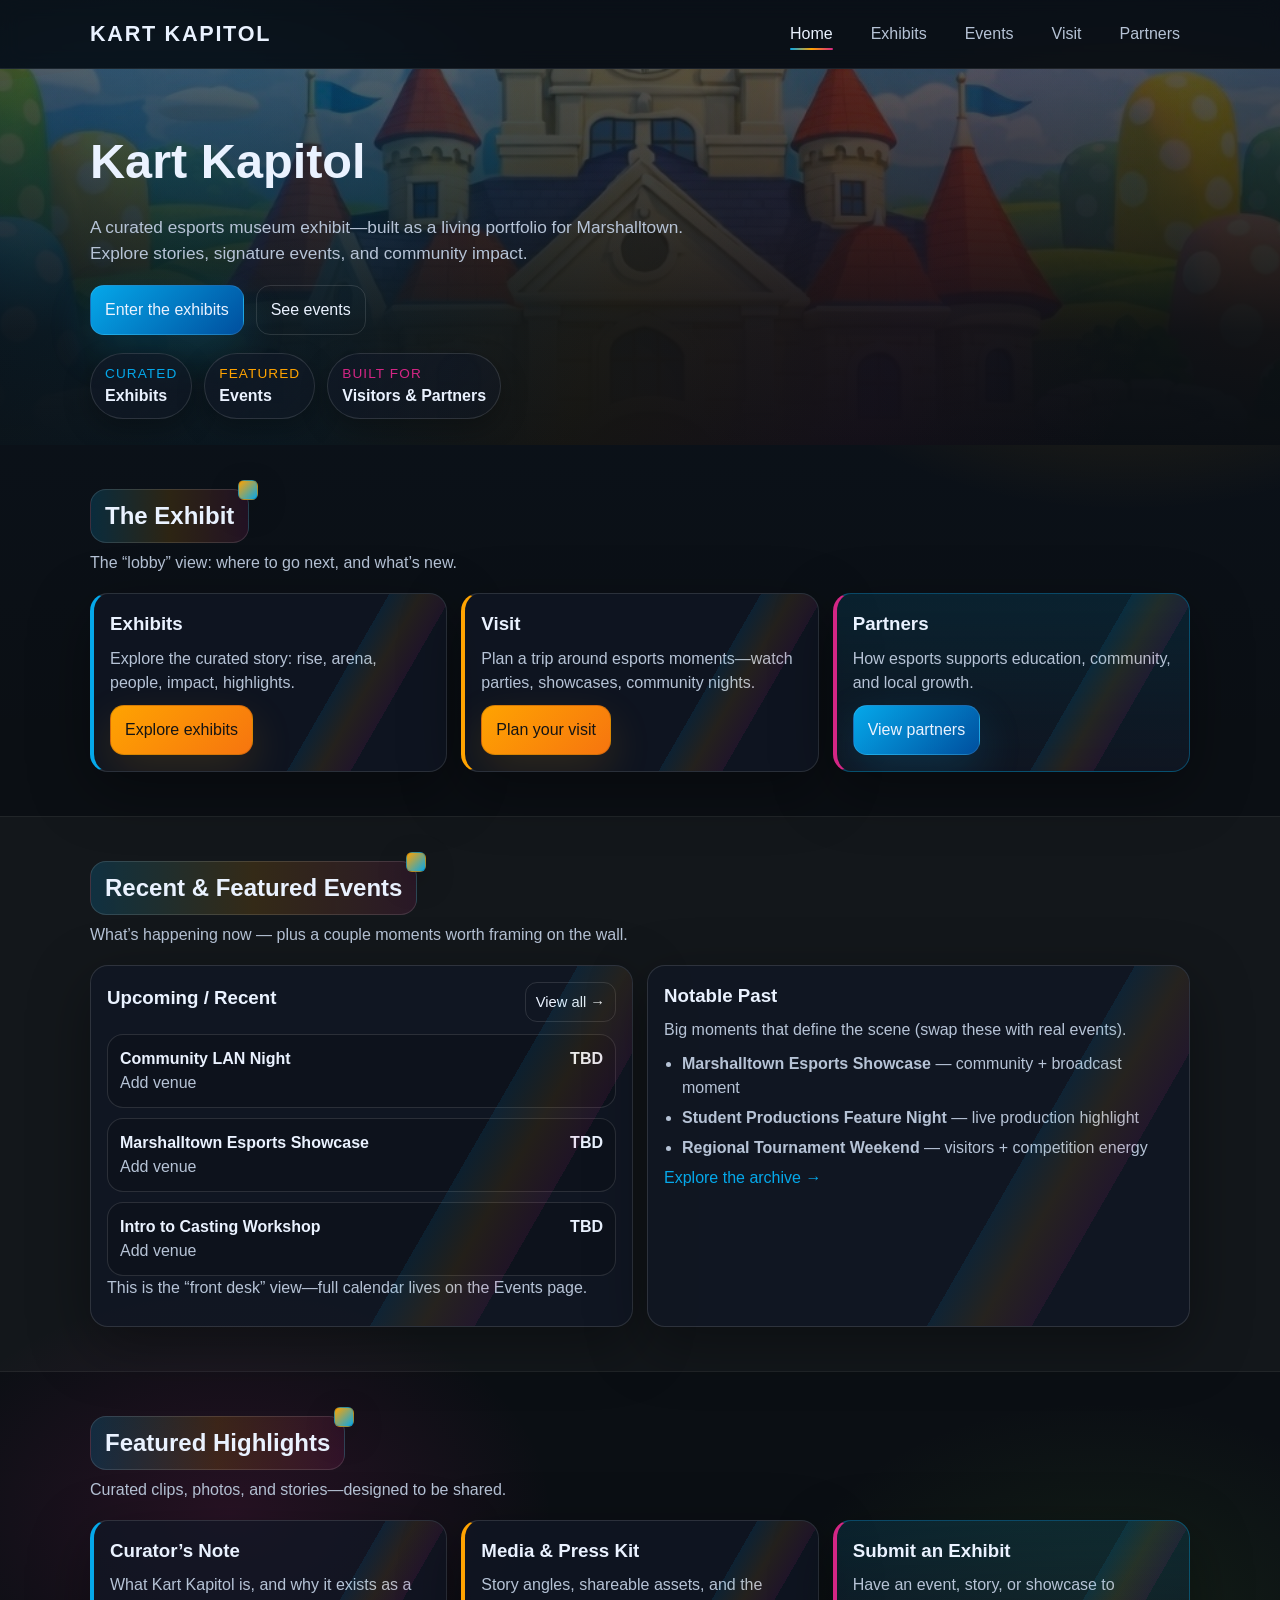
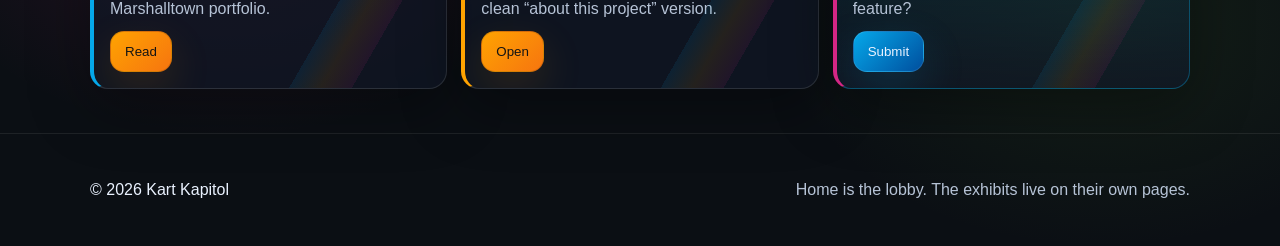
==== index.html @ 3e9b41a6 "Add files via upload" ====
<!doctype html>
<html lang="en">
<head>
  <meta charset="utf-8" />
  <meta name="viewport" content="width=device-width,initial-scale=1" />
  <title>Kart Kapitol</title>
  <link rel="stylesheet" href="styles.css" />
</head>

<body>
  <!-- Page transition overlay -->
  <div id="pageTransition" class="page-transition" aria-hidden="true"></div>

  <a class="skip-link" href="#main">Skip to content</a>

  <header class="site-header">
    <div class="container header-inner">
      <div class="brand">
        <div class="brand-text">
          <span class="brand-title">Kart Kapitol</span>
        </div>
      </div>

      <nav class="nav" aria-label="Primary">
        <a href="index.html" class="is-active">Home</a>
        <a href="exhibits.html">Exhibits</a>
        <a href="events.html">Events</a>
        <a href="visit.html">Visit</a>
        <a href="partners.html">Partners</a>
      </nav>

      <button class="nav-toggle" aria-label="Open menu" aria-controls="mobileNav" aria-expanded="false">
        <span class="burger" aria-hidden="true"></span>
        <span class="sr-only">Menu</span>
      </button>
    </div>

    <!-- Mobile Nav -->
    <div id="mobileNav" class="mobile-nav" hidden>
      <div class="container mobile-nav-inner">
        <a href="index.html" class="mobile-link is-active">Home</a>
        <a href="exhibits.html" class="mobile-link">Exhibits</a>
        <a href="events.html" class="mobile-link">Events</a>
        <a href="visit.html" class="mobile-link">Visit</a>
        <a href="partners.html" class="mobile-link">Partners</a>
      </div>
    </div>
  </header>

  <main id="main">
    <!-- HERO (Lobby/Atrium) -->
    <section class="hero">
      <div class="hero-media" aria-hidden="true">
        <img src="assets/kapitol.jpeg" alt="" />
      </div>

      <div class="kart-streak" aria-hidden="true"></div>

      <div class="container hero-content">
        <h1>Kart Kapitol</h1>

        <p class="lead">
          A curated esports museum exhibit—built as a living portfolio for Marshalltown.
          Explore stories, signature events, and community impact.
        </p>

        <div class="hero-actions">
          <a class="btn primary" href="exhibits.html">Enter the exhibits</a>
          <a class="btn ghost" href="events.html">See events</a>
        </div>

        <div class="hero-badges" aria-label="Quick highlights">
          <div class="badge">
            <span class="badge-top">Curated</span>
            <span class="badge-bottom">Exhibits</span>
          </div>
          <div class="badge">
            <span class="badge-top">Featured</span>
            <span class="badge-bottom">Events</span>
          </div>
          <div class="badge">
            <span class="badge-top">Built for</span>
            <span class="badge-bottom">Visitors & Partners</span>
          </div>
        </div>
      </div>
    </section>

    <!-- WHAT THIS IS (Big stuff only) -->
    <section class="section">
      <div class="container">
        <div class="section-head">
          <h2>The Exhibit</h2>
          <p>The “lobby” view: where to go next, and what’s new.</p>
        </div>

        <div class="grid cards">
          <article class="card">
            <h3>Exhibits</h3>
            <p>Explore the curated story: rise, arena, people, impact, highlights.</p>
            <a class="btn secondary" href="exhibits.html">Explore exhibits</a>
          </article>

          <article class="card">
            <h3>Visit</h3>
            <p>Plan a trip around esports moments—watch parties, showcases, community nights.</p>
            <a class="btn secondary" href="visit.html">Plan your visit</a>
          </article>

          <article class="card accent">
            <h3>Partners</h3>
            <p>How esports supports education, community, and local growth.</p>
            <a class="btn primary" href="partners.html">View partners</a>
          </article>
        </div>
      </div>
    </section>

    <!-- RECENT + FEATURED EVENTS (Preview only) -->
    <section class="section alt">
      <div class="container">
        <div class="section-head">
          <h2>Recent & Featured Events</h2>
          <p>What’s happening now — plus a couple moments worth framing on the wall.</p>
        </div>

        <div class="grid two">
          <div class="card">
            <div class="events-head">
              <h3>Upcoming / Recent</h3>
              <a class="btn ghost small" href="events.html">View all →</a>
            </div>

            <!-- Keeps your JS demo list if you want it on home.
                 If you’d rather not show demo events here, delete this <ul>. -->
            <ul id="eventsList" class="events-list" aria-live="polite"></ul>

            <p class="muted">
              This is the “front desk” view—full calendar lives on the Events page.
            </p>
          </div>

          <div class="card">
            <h3>Notable Past</h3>
            <p>Big moments that define the scene (swap these with real events).</p>
            <ul class="mini-list">
              <li><strong>Marshalltown Esports Showcase</strong> — community + broadcast moment</li>
              <li><strong>Student Productions Feature Night</strong> — live production highlight</li>
              <li><strong>Regional Tournament Weekend</strong> — visitors + competition energy</li>
            </ul>

            <a class="link" href="events.html">Explore the archive →</a>
          </div>
        </div>
      </div>
    </section>

    <!-- FEATURED HIGHLIGHTS (Museum-style “wall”) -->
    <section class="section">
      <div class="container">
        <div class="section-head">
          <h2>Featured Highlights</h2>
          <p>Curated clips, photos, and stories—designed to be shared.</p>
        </div>

        <div class="grid cards">
          <article class="card">
            <h3>Curator’s Note</h3>
            <p>What Kart Kapitol is, and why it exists as a Marshalltown portfolio.</p>
            <button class="btn secondary" data-open-modal="curator">Read</button>
          </article>

          <article class="card">
            <h3>Media & Press Kit</h3>
            <p>Story angles, shareable assets, and the clean “about this project” version.</p>
            <button class="btn secondary" data-open-modal="press">Open</button>
          </article>

          <article class="card accent">
            <h3>Submit an Exhibit</h3>
            <p>Have an event, story, or showcase to feature?</p>
            <button class="btn primary" data-open-modal="submit">Submit</button>
          </article>
        </div>
      </div>
    </section>
  </main>

  <footer class="site-footer">
    <div class="container footer-inner">
      <p>© <span id="year"></span> Kart Kapitol</p>
      <p class="muted">Home is the lobby. The exhibits live on their own pages.</p>
    </div>
  </footer>

  <!-- Modal (kept for curator/press/submit buttons) -->
  <dialog id="modal" class="modal">
    <form method="dialog" class="modal-card">
      <div class="modal-head">
        <h3 id="modalTitle">Modal</h3>
        <button class="btn ghost small" value="cancel" aria-label="Close">✕</button>
      </div>
      <div id="modalBody" class="modal-body"></div>
      <div class="modal-actions">
        <button class="btn secondary" value="cancel">Close</button>
      </div>
    </form>
  </dialog>

  <script src="app.js"></script>
</body>
</html>
---- styles.css ----
/* Kart Kapitol — styles.css (Post-Modern Theme v1)
   - Uses Marshalltown Tourism palette variables
   - Adds post-modern color accents (headers, cards, chips, nav underline)
   - Keeps: mobile nav, modal, hero, kart streak, page transition, reduced-motion support
*/

/* =========================
   Theme + tokens
========================= */
:root{
  /* Tourism palette */
  --black:#000000;
  --sky:#05A8EA;
  --gold:#FFA301;
  --cobalt:#004F9E;
  --lime:#559D2D;
  --plum:#8E0164;
  --pink:#D42685;
  --red:#E72D45;
  --fairway:#048135;
  --harvest:#F6750F;

  /* UI colors */
  --bg:#0b0f14;
  --surface:#111826;
  --surface2:#0f1724;
  --text:#eaf2ff;
  --muted:#b6c3d6;
  --ring: rgba(5,168,234,.35);

  /* Post-modern accent system (powered by Tourism palette) */
  --accent-1: var(--sky);
  --accent-2: var(--gold);
  --accent-3: var(--pink);
  --accent-4: var(--lime);
  --accent-5: var(--cobalt);
  --accent-6: var(--harvest);

  --stroke: rgba(255,255,255,.12);
  --stroke-strong: rgba(255,255,255,.18);

  /* Layout */
  --radius:18px;
  --shadow: 0 18px 60px rgba(0,0,0,.35);
  --container: 1100px;
}

/* =========================
   Base + a11y
========================= */
*{ box-sizing:border-box; }
html,body{ margin:0; padding:0; }

body{
  font-family: Arial, system-ui, -apple-system, Segoe UI, Roboto, sans-serif;
  background:
    radial-gradient(700px 420px at 12% 10%, rgba(5,168,234,.22), transparent 62%),
    radial-gradient(650px 420px at 88% 14%, rgba(255,163,1,.18), transparent 60%),
    radial-gradient(520px 360px at 18% 82%, rgba(212,38,133,.14), transparent 62%),
    radial-gradient(520px 360px at 86% 88%, rgba(85,157,45,.12), transparent 62%),
    linear-gradient(180deg, rgba(0,79,158,.08), transparent 40%),
    var(--bg);
  color:var(--text);
  line-height:1.5;
}

a{ color:inherit; text-decoration:none; }
a:focus, button:focus{
  outline: 3px solid var(--ring);
  outline-offset: 3px;
}

.container{
  width:min(var(--container), calc(100% - 32px));
  margin:0 auto;
}

.sr-only{
  position:absolute;
  width:1px; height:1px;
  padding:0; margin:-1px;
  overflow:hidden;
  clip:rect(0,0,0,0);
  white-space:nowrap;
  border:0;
}

/* Skip link */
.skip-link{
  position:absolute;
  left:-999px; top:10px;
  background:var(--gold);
  color:#111;
  padding:10px 12px;
  border-radius:12px;
}
.skip-link:focus{ left:12px; z-index:9999; }

/* =========================
   Header + nav
========================= */
.site-header{
  position:sticky;
  top:0;
  z-index:20;
  background: rgba(11,15,20,.7);
  backdrop-filter: blur(10px);
  border-bottom: 1px solid rgba(255,255,255,.08);
}

.header-inner{
  display:flex;
  align-items:center;
  justify-content:space-between;
  gap:16px;
  padding:14px 0;
}

.brand{
  display:flex;
  align-items:center;
  gap:12px;
  min-width:220px;
}

/* If you add official logo, keep it un-distorted */
.brand-logo{ height:40px; width:auto; }

.brand-text{
  display:flex;
  flex-direction:column;
  line-height:1.05;
}

.brand-title{
  font-size: 1.35rem;
  font-weight: 800;
  letter-spacing: .08em;
  text-transform: uppercase;
}

/* Desktop nav */
.nav{
  display:flex;
  gap:18px;
  align-items:center;
}

.nav a{
  position:relative;
  padding: 8px 10px;
  border-radius: 12px;
  color:var(--muted);
}

.nav a:hover{ color:var(--text); }

/* Post-modern underline */
.nav a::after{
  content:"";
  position:absolute;
  left:10px; right:10px;
  bottom:4px;
  height:2px;
  border-radius:999px;
  background: linear-gradient(90deg, var(--sky), var(--gold), var(--pink));
  opacity:0;
  transform: scaleX(.6);
  transition: opacity .16s ease, transform .16s ease;
}
.nav a:hover::after{
  opacity:1;
  transform: scaleX(1);
}

/* If you add scroll-spy active links (optional in JS) */
.nav a.is-active::after{
  opacity:1;
  transform: scaleX(1);
}
.nav a.is-active{
  color: var(--text);
}

/* Mobile nav button */
.nav-toggle{
  display:none;              /* shown via media query */
  width:46px; height:42px;
  border-radius:14px;
  border: 1px solid rgba(255,255,255,.12);
  background: rgba(255,255,255,.06);
  cursor:pointer;
  align-items:center;
  justify-content:center;
}

/* Burger icon lines */
.burger{
  position:relative;
  width:20px; height:2px;
  background: var(--text);
  border-radius:999px;
  display:block;
  transition: background .25s ease;
}
.burger::before,
.burger::after{
  content:"";
  position:absolute;
  left:0;
  width:20px; height:2px;
  background: var(--text);
  border-radius:999px;
  transition: transform .25s ease, top .25s ease, opacity .25s ease;
}
.burger::before{ top:-6px; }
.burger::after{ top:6px; }

/* X state */
.nav-toggle[aria-expanded="true"] .burger{ background: transparent; }
.nav-toggle[aria-expanded="true"] .burger::before{
  top:0; transform: rotate(45deg);
}
.nav-toggle[aria-expanded="true"] .burger::after{
  top:0; transform: rotate(-45deg);
}

/* Mobile nav panel */
.mobile-nav{
  border-bottom: 1px solid rgba(255,255,255,.08);
  background: rgba(11,15,20,.92);
  backdrop-filter: blur(10px);

  overflow:hidden;
  max-height: 0;
  opacity: 0;
  transform: translateY(-6px);
  transition: max-height .28s ease, opacity .18s ease, transform .28s ease;
}

.mobile-nav.open{
  max-height: 360px;
  opacity: 1;
  transform: translateY(0);
}

.mobile-nav-inner{
  padding: 10px 0 14px;
  display:grid;
  gap:10px;
}

.mobile-link{
  display:block;
  padding: 12px 14px;
  border-radius: 16px;
  border: 1px solid rgba(255,255,255,.10);
  background: rgba(0,0,0,.15);
  color: var(--text);
}
.mobile-link:hover{ border-color: rgba(5,168,234,.35); }
.mobile-link.is-active{
  border-color: rgba(5,168,234,.35);
  background: rgba(5,168,234,.10);
}

/* =========================
   Hero
========================= */
.hero{
  position:relative;
  padding: 56px 0 26px;
  overflow:hidden;
}

.hero-media{
  position:absolute;
  inset:0;
  opacity:.35;
}
.hero-media img{
  width:100%;
  height:100%;
  object-fit:cover;
  filter: saturate(1.05) contrast(1.05);
  transform: scale(1.03);
}

/* Dark overlay */
.hero::after{
  content:"";
  position:absolute;
  inset:0;
  background: linear-gradient(
    180deg,
    rgba(11,15,20,.18),
    rgba(11,15,20,.92) 70%,
    var(--bg)
  );
  z-index:1;
}

/* Extra post-modern sheen overlay (very subtle) */
.hero::before{
  content:"";
  position:absolute;
  inset:-20%;
  z-index:2;
  pointer-events:none;
  background:
    linear-gradient(120deg,
      transparent 0%,
      rgba(5,168,234,.10) 35%,
      rgba(255,163,1,.08) 50%,
      rgba(212,38,133,.08) 65%,
      transparent 78%
    );
  transform: rotate(-8deg);
  opacity:.55;
}

/* Content above overlays */
.hero-content{
  position:relative;
  z-index:4;
}

.hero h1{
  font-size: clamp(2rem, 3.8vw, 3.2rem);
  margin:0 0 10px;
}

.lead{
  color:var(--muted);
  font-size:1.08rem;
  max-width:62ch;
}

.hero-actions{
  display:flex;
  gap:12px;
  margin:18px 0 18px;
  flex-wrap:wrap;
}

/* =========================
   Buttons
========================= */
.btn{
  display:inline-flex;
  align-items:center;
  justify-content:center;
  gap:10px;
  padding: 12px 14px;
  border-radius: 14px;
  border: 1px solid var(--stroke);
  background: rgba(255,255,255,.06);
  color: var(--text);
  cursor:pointer;
  box-shadow:none;
  transition: transform .15s ease, border-color .15s ease;
}

.btn:hover{
  transform: translateY(-1px);
  border-color: rgba(255,255,255,.18);
}

.btn.primary{
  background:
    linear-gradient(135deg, rgba(5,168,234,1), rgba(0,79,158,1));
  border-color: rgba(255,255,255,.10);
  box-shadow: 0 16px 44px rgba(5,168,234,.18);
}

.btn.secondary{
  background:
    linear-gradient(135deg, rgba(255,163,1,1), rgba(246,117,15,1));
  color:#141414;
  border-color: rgba(0,0,0,.15);
  box-shadow: 0 16px 44px rgba(255,163,1,.14);
}

.btn.ghost{ background:transparent; }
.btn.small{ padding:8px 10px; border-radius:12px; font-size:.92rem; }
.btn-inline{ padding:0; border:none; background:transparent; }

/* =========================
   Hero badges (post-modern chips)
========================= */
.hero-badges{
  display:flex;
  gap:12px;
  flex-wrap:wrap;
}

.badge{
  border: 1px solid var(--stroke);
  border-radius: 999px;
  padding: 10px 14px;
  background: linear-gradient(135deg, rgba(17,24,38,.70), rgba(17,24,38,.45));
  box-shadow: 0 10px 28px rgba(0,0,0,.28);
}

.badge-top{
  display:block;
  font-size:.85rem;
  letter-spacing:.08em;
  text-transform:uppercase;
}
.badge-bottom{
  display:block;
  font-weight:700;
}

.hero-badges .badge:nth-child(1) .badge-top{ color: var(--sky); }
.hero-badges .badge:nth-child(2) .badge-top{ color: var(--gold); }
.hero-badges .badge:nth-child(3) .badge-top{ color: var(--pink); }

/* =========================
   Sections + layout
========================= */
.section{ padding: 44px 0; }

.section.alt{
  background: rgba(255,255,255,.03);
  border-top:1px solid rgba(255,255,255,.06);
  border-bottom:1px solid rgba(255,255,255,.06);
}

.section-head{ margin-bottom:18px; }

/* Post-modern section title bar */
.section-head h2{
  position:relative;
  display:inline-block;
  padding: 8px 14px;
  margin:0 0 8px;
  border-radius: 16px;
  border: 1px solid var(--stroke);
  background:
    linear-gradient(90deg,
      rgba(5,168,234,.18),
      rgba(255,163,1,.14),
      rgba(212,38,133,.12)
    );
}

.section-head h2::after{
  content:"";
  position:absolute;
  right:-10px; top:-10px;
  width:18px; height:18px;
  border-radius: 6px;
  background: linear-gradient(135deg, var(--gold), var(--sky));
  border: 1px solid rgba(0,0,0,.15);
  box-shadow: 0 10px 30px rgba(0,0,0,.25);
}

.section-head p{ margin:0; color:var(--muted); }

.grid{ display:grid; gap:14px; }
.grid.cards{ grid-template-columns: repeat(3, minmax(0,1fr)); }
.grid.two{ grid-template-columns: repeat(2, minmax(0,1fr)); }

.card{
  position:relative;
  overflow:hidden;
  background: rgba(17,24,38,.7);
  border: 1px solid var(--stroke);
  border-radius: var(--radius);
  padding: 16px;
  box-shadow: var(--shadow);
  transition: transform .18s ease, border-color .18s ease;
}

/* Ribbon stripe overlay */
.card::before{
  content:"";
  position:absolute;
  inset:0;
  background:
    linear-gradient(120deg,
      transparent 0%,
      transparent 65%,
      rgba(5,168,234,.10) 65%,
      rgba(255,163,1,.10) 72%,
      rgba(212,38,133,.10) 79%,
      transparent 79%
    );
  pointer-events:none;
  opacity:.9;
}

/* Accent edge cycling */
.grid.cards .card:nth-child(6n+1){ border-left: 4px solid var(--sky); }
.grid.cards .card:nth-child(6n+2){ border-left: 4px solid var(--gold); }
.grid.cards .card:nth-child(6n+3){ border-left: 4px solid var(--pink); }
.grid.cards .card:nth-child(6n+4){ border-left: 4px solid var(--lime); }
.grid.cards .card:nth-child(6n+5){ border-left: 4px solid var(--cobalt); }
.grid.cards .card:nth-child(6n+6){ border-left: 4px solid var(--harvest); }

.card:hover{
  transform: translateY(-2px);
  border-color: rgba(5,168,234,.28);
}

.card.accent{
  border-color: rgba(5,168,234,.35);
  background: linear-gradient(180deg, rgba(5,168,234,.12), rgba(17,24,38,.75));
}

.card h3{ margin:0 0 8px; }
.card p{ margin:0 0 10px; color:var(--muted); }

.link{ color: var(--sky); }
.link:hover{ color: var(--gold); }

.split{
  display:grid;
  grid-template-columns: 1.4fr .9fr;
  gap:14px;
  align-items:start;
}

.panel{
  background: rgba(255,255,255,.04);
  border: 1px solid var(--stroke);
  border-radius: var(--radius);
  padding: 16px;
}

.panel h3{ margin:0 0 10px; }

.panel-link{
  display:block;
  padding:10px 12px;
  margin:8px 0;
  border-radius: 14px;
  border: 1px solid var(--stroke);
  background: rgba(0,0,0,.15);
}
.panel-link:hover{ border-color: rgba(5,168,234,.35); }

.checklist{ padding-left:18px; margin:10px 0 0; }
.checklist li{ margin:7px 0; color:var(--muted); }

.mini-list{ padding-left:18px; margin:6px 0 0; }
.mini-list li{ margin:6px 0; color:var(--muted); }

/* =========================
   Events
========================= */
.events-head{
  display:flex;
  align-items:center;
  justify-content:space-between;
  gap:10px;
}

.events-list{
  list-style:none;
  padding:0;
  margin:12px 0 0;
  display:grid;
  gap:10px;
}

.event{
  display:flex;
  align-items:flex-start;
  justify-content:space-between;
  gap:12px;
  padding: 12px 12px;
  border-radius: 16px;
  border: 1px solid var(--stroke);
  background: rgba(0,0,0,.15);
}
.event strong{ display:block; }
.event span{ color:var(--muted); }

.muted{ color:var(--muted); }

/* =========================
   Footer
========================= */
.site-footer{
  padding: 28px 0;
  border-top: 1px solid rgba(255,255,255,.08);
}
.footer-inner{
  display:flex;
  justify-content:space-between;
  gap:14px;
  flex-wrap:wrap;
}

/* =========================
   Modal
========================= */
.modal{ border:none; padding:0; background:transparent; }
.modal::backdrop{ background: rgba(0,0,0,.65); }

.modal-card{
  width:min(720px, calc(100% - 26px));
  margin: 10vh auto;
  background: rgba(17,24,38,.98);
  border: 1px solid rgba(255,255,255,.12);
  border-radius: 20px;
  box-shadow: var(--shadow);
  padding: 14px;
}

.modal-head{
  display:flex;
  align-items:center;
  justify-content:space-between;
  gap:10px;
}
.modal-body{ color:var(--muted); padding: 10px 2px 8px; }
.modal-actions{ display:flex; justify-content:flex-end; padding-top: 8px; }

/* =========================
   Page transition overlay
========================= */
.page-transition{
  position: fixed;
  inset: 0;
  z-index: 9999;
  pointer-events: none;
  opacity: 0;
  transform: translateY(8px);
  transition: opacity .22s ease, transform .22s ease;

  background:
    radial-gradient(900px 500px at 20% 0%, rgba(5,168,234,.18), transparent 60%),
    radial-gradient(700px 420px at 80% 10%, rgba(255,163,1,.14), transparent 55%),
    rgba(11,15,20,.78);
  backdrop-filter: blur(6px);
}

.page-transition.show{
  opacity: 1;
  transform: translateY(0);
}

/* =========================
   On-load animation
========================= */
.brand-title.intro{
  animation: kkTitlePop .55s ease both;
}
@keyframes kkTitlePop{
  0%{ transform: translateY(6px); opacity: 0; filter: blur(2px); }
  100%{ transform: translateY(0); opacity: 1; filter: blur(0); }
}

.kart-streak{
  position:absolute;
  left:-40%;
  top: 120px;
  width: 40%;
  height: 6px;
  border-radius: 999px;
  background: linear-gradient(
    90deg,
    transparent,
    rgba(255,163,1,.9),
    rgba(5,168,234,.85),
    transparent
  );
  opacity: 0;
  z-index: 3;
  pointer-events:none;
}

.kart-streak.run{
  animation: kkStreak 1.05s ease-out forwards;
}
@keyframes kkStreak{
  0%{ transform: translateX(0); opacity: 0; }
  15%{ opacity: .85; }
  100%{ transform: translateX(220%); opacity: 0; }
}

/* =========================
   Reduced motion respect
========================= */
@media (prefers-reduced-motion: reduce){
  *{ scroll-behavior:auto !important; }
  .brand-title.intro{ animation:none !important; }
  .kart-streak.run{ animation:none !important; }
  .mobile-nav{ transition:none !important; }
  .page-transition{ transition:none !important; }
  .card{ transition:none !important; }
  .btn{ transition:none !important; }
  .nav a::after{ transition:none !important; }
}

/* =========================
   Responsive
========================= */
@media (max-width: 920px){
  .grid.cards{ grid-template-columns: repeat(2, minmax(0,1fr)); }
  .split{ grid-template-columns: 1fr; }
}

@media (max-width: 720px){
  .nav{ display:none; }
  .nav-toggle{ display:inline-flex; }
  .grid.cards{ grid-template-columns: 1fr; }
  .grid.two{ grid-template-columns: 1fr; }
}
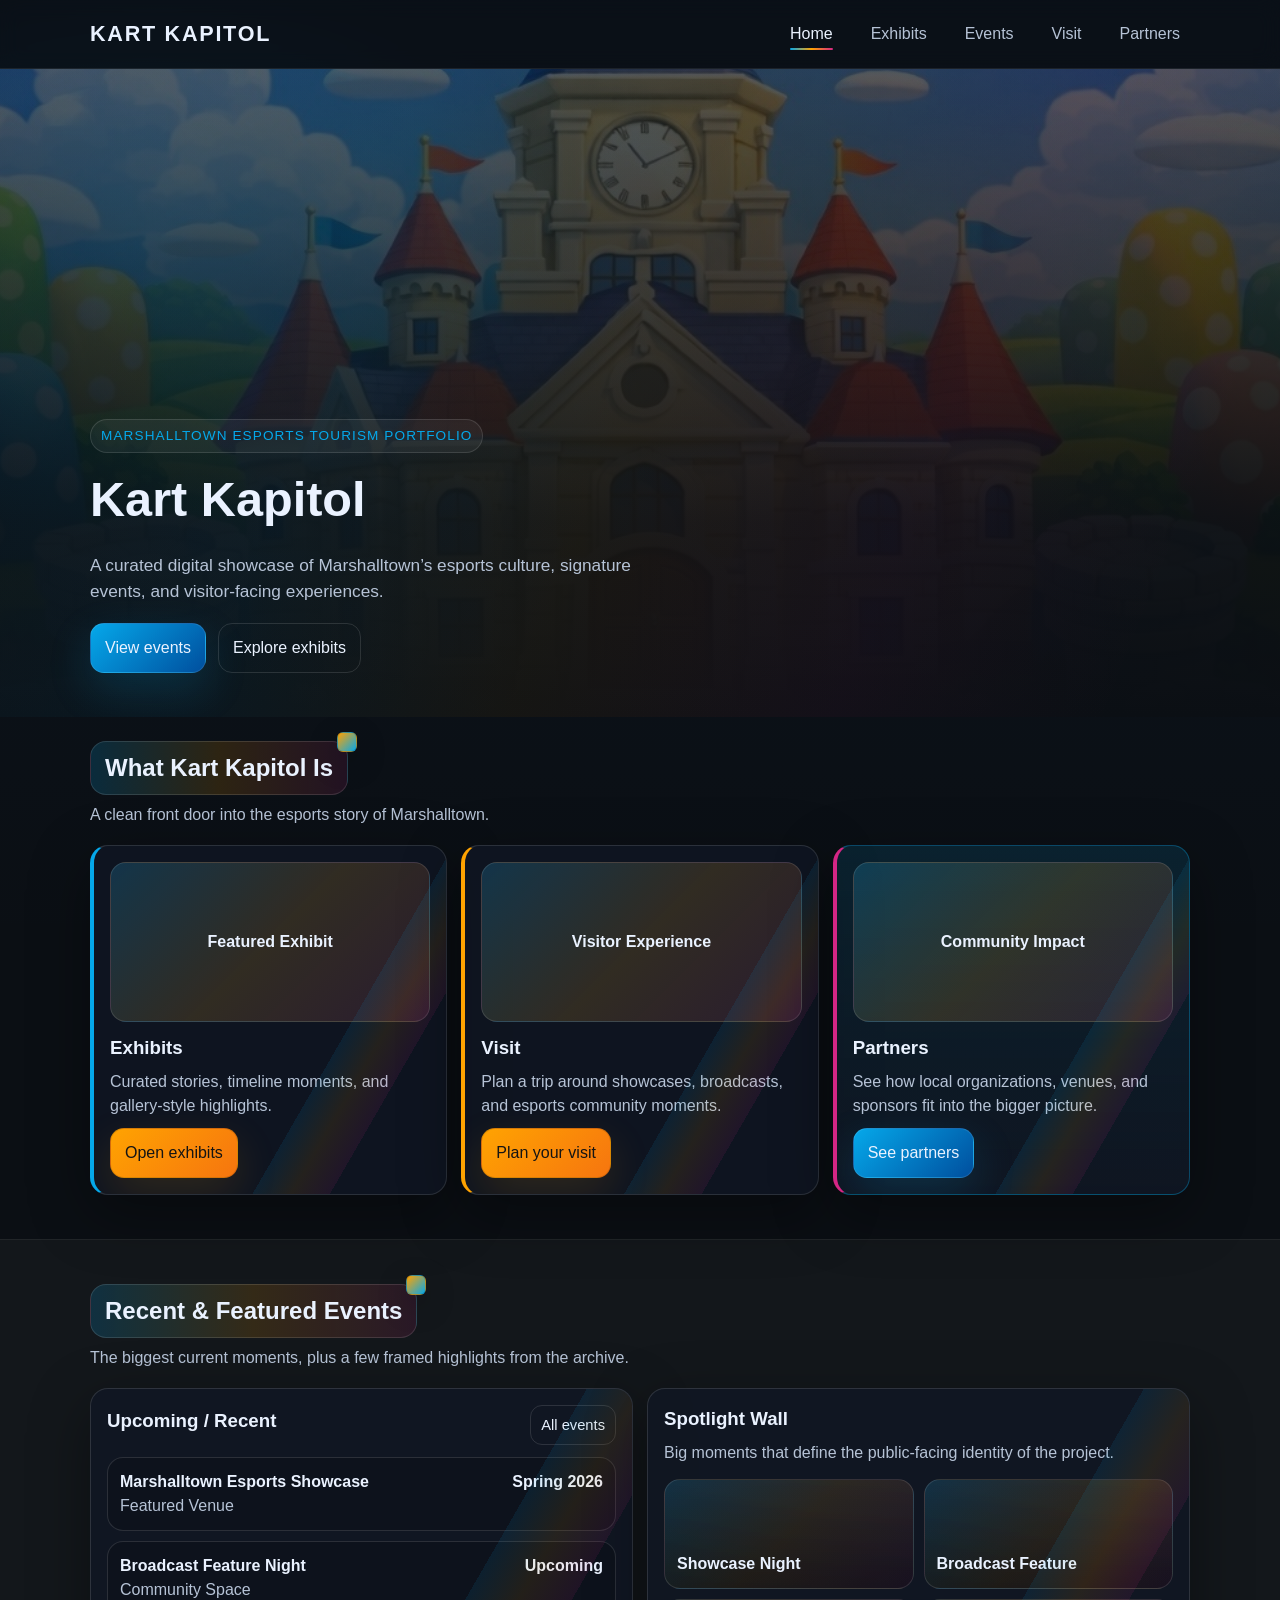
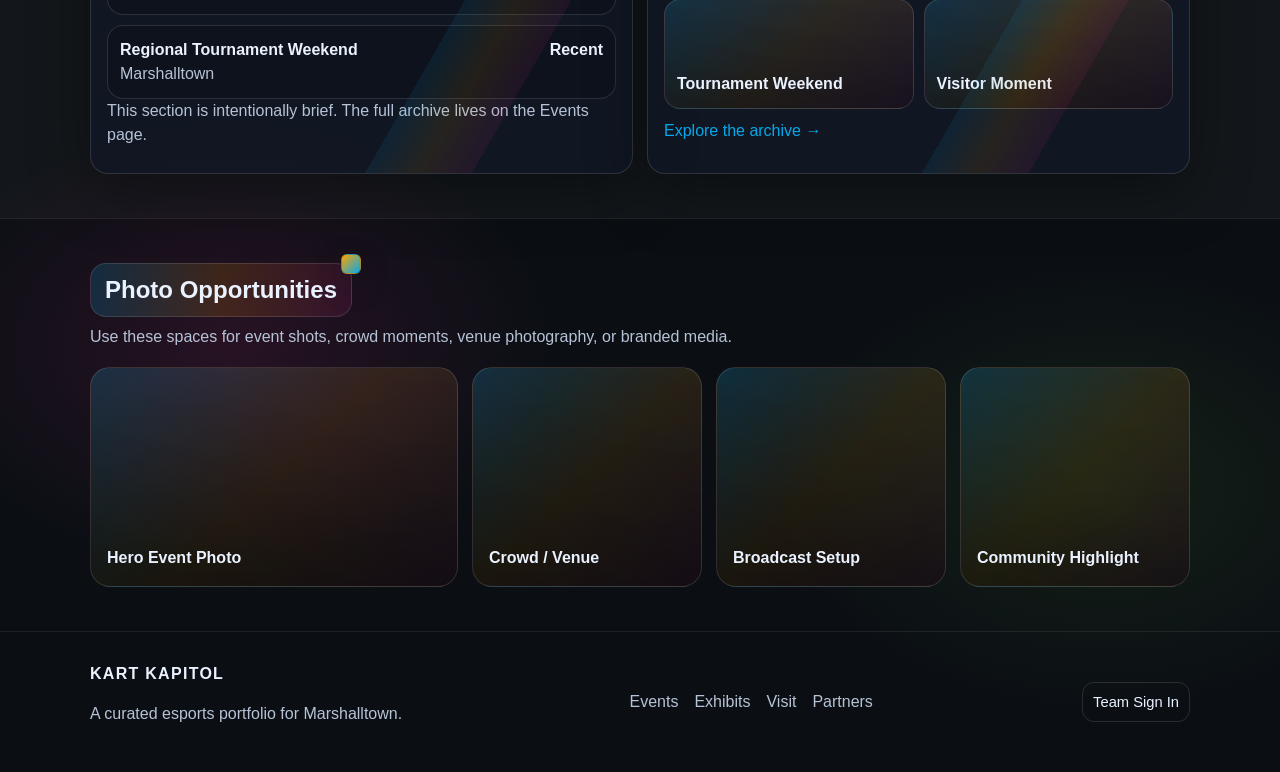
==== commit cd11dfe9: "Fix admin auth: replace popup with redirect, add auth guard, secure sign-out - Replace signInWithPop" ====
--- a/index.html
+++ b/index.html
@@ -1,212 +1,153 @@
-<!doctype html>
-<html lang="en">
-<head>
-  <meta charset="utf-8" />
-  <meta name="viewport" content="width=device-width,initial-scale=1" />
-  <title>Kart Kapitol</title>
-  <link rel="stylesheet" href="styles.css" />
-</head>
-
-<body>
-  <!-- Page transition overlay -->
-  <div id="pageTransition" class="page-transition" aria-hidden="true"></div>
-
-  <a class="skip-link" href="#main">Skip to content</a>
-
-  <header class="site-header">
-    <div class="container header-inner">
-      <div class="brand">
-        <div class="brand-text">
-          <span class="brand-title">Kart Kapitol</span>
-        </div>
-      </div>
-
-      <nav class="nav" aria-label="Primary">
-        <a href="index.html" class="is-active">Home</a>
-        <a href="exhibits.html">Exhibits</a>
-        <a href="events.html">Events</a>
-        <a href="visit.html">Visit</a>
-        <a href="partners.html">Partners</a>
-      </nav>
-
-      <button class="nav-toggle" aria-label="Open menu" aria-controls="mobileNav" aria-expanded="false">
-        <span class="burger" aria-hidden="true"></span>
-        <span class="sr-only">Menu</span>
-      </button>
-    </div>
-
-    <!-- Mobile Nav -->
-    <div id="mobileNav" class="mobile-nav" hidden>
-      <div class="container mobile-nav-inner">
-        <a href="index.html" class="mobile-link is-active">Home</a>
-        <a href="exhibits.html" class="mobile-link">Exhibits</a>
-        <a href="events.html" class="mobile-link">Events</a>
-        <a href="visit.html" class="mobile-link">Visit</a>
-        <a href="partners.html" class="mobile-link">Partners</a>
-      </div>
-    </div>
-  </header>
-
-  <main id="main">
-    <!-- HERO (Lobby/Atrium) -->
-    <section class="hero">
-      <div class="hero-media" aria-hidden="true">
-        <img src="assets/kapitol.jpeg" alt="" />
-      </div>
-
-      <div class="kart-streak" aria-hidden="true"></div>
-
-      <div class="container hero-content">
-        <h1>Kart Kapitol</h1>
-
-        <p class="lead">
-          A curated esports museum exhibit—built as a living portfolio for Marshalltown.
-          Explore stories, signature events, and community impact.
-        </p>
-
-        <div class="hero-actions">
-          <a class="btn primary" href="exhibits.html">Enter the exhibits</a>
-          <a class="btn ghost" href="events.html">See events</a>
-        </div>
-
-        <div class="hero-badges" aria-label="Quick highlights">
-          <div class="badge">
-            <span class="badge-top">Curated</span>
-            <span class="badge-bottom">Exhibits</span>
-          </div>
-          <div class="badge">
-            <span class="badge-top">Featured</span>
-            <span class="badge-bottom">Events</span>
-          </div>
-          <div class="badge">
-            <span class="badge-top">Built for</span>
-            <span class="badge-bottom">Visitors & Partners</span>
-          </div>
-        </div>
-      </div>
-    </section>
-
-    <!-- WHAT THIS IS (Big stuff only) -->
-    <section class="section">
-      <div class="container">
-        <div class="section-head">
-          <h2>The Exhibit</h2>
-          <p>The “lobby” view: where to go next, and what’s new.</p>
-        </div>
-
-        <div class="grid cards">
-          <article class="card">
-            <h3>Exhibits</h3>
-            <p>Explore the curated story: rise, arena, people, impact, highlights.</p>
-            <a class="btn secondary" href="exhibits.html">Explore exhibits</a>
-          </article>
-
-          <article class="card">
-            <h3>Visit</h3>
-            <p>Plan a trip around esports moments—watch parties, showcases, community nights.</p>
-            <a class="btn secondary" href="visit.html">Plan your visit</a>
-          </article>
-
-          <article class="card accent">
-            <h3>Partners</h3>
-            <p>How esports supports education, community, and local growth.</p>
-            <a class="btn primary" href="partners.html">View partners</a>
-          </article>
-        </div>
-      </div>
-    </section>
-
-    <!-- RECENT + FEATURED EVENTS (Preview only) -->
-    <section class="section alt">
-      <div class="container">
-        <div class="section-head">
-          <h2>Recent & Featured Events</h2>
-          <p>What’s happening now — plus a couple moments worth framing on the wall.</p>
-        </div>
-
-        <div class="grid two">
-          <div class="card">
-            <div class="events-head">
-              <h3>Upcoming / Recent</h3>
-              <a class="btn ghost small" href="events.html">View all →</a>
-            </div>
-
-            <!-- Keeps your JS demo list if you want it on home.
-                 If you’d rather not show demo events here, delete this <ul>. -->
-            <ul id="eventsList" class="events-list" aria-live="polite"></ul>
-
-            <p class="muted">
-              This is the “front desk” view—full calendar lives on the Events page.
-            </p>
-          </div>
-
-          <div class="card">
-            <h3>Notable Past</h3>
-            <p>Big moments that define the scene (swap these with real events).</p>
-            <ul class="mini-list">
-              <li><strong>Marshalltown Esports Showcase</strong> — community + broadcast moment</li>
-              <li><strong>Student Productions Feature Night</strong> — live production highlight</li>
-              <li><strong>Regional Tournament Weekend</strong> — visitors + competition energy</li>
-            </ul>
-
-            <a class="link" href="events.html">Explore the archive →</a>
-          </div>
-        </div>
-      </div>
-    </section>
-
-    <!-- FEATURED HIGHLIGHTS (Museum-style “wall”) -->
-    <section class="section">
-      <div class="container">
-        <div class="section-head">
-          <h2>Featured Highlights</h2>
-          <p>Curated clips, photos, and stories—designed to be shared.</p>
-        </div>
-
-        <div class="grid cards">
-          <article class="card">
-            <h3>Curator’s Note</h3>
-            <p>What Kart Kapitol is, and why it exists as a Marshalltown portfolio.</p>
-            <button class="btn secondary" data-open-modal="curator">Read</button>
-          </article>
-
-          <article class="card">
-            <h3>Media & Press Kit</h3>
-            <p>Story angles, shareable assets, and the clean “about this project” version.</p>
-            <button class="btn secondary" data-open-modal="press">Open</button>
-          </article>
-
-          <article class="card accent">
-            <h3>Submit an Exhibit</h3>
-            <p>Have an event, story, or showcase to feature?</p>
-            <button class="btn primary" data-open-modal="submit">Submit</button>
-          </article>
-        </div>
-      </div>
-    </section>
-  </main>
-
-  <footer class="site-footer">
-    <div class="container footer-inner">
-      <p>© <span id="year"></span> Kart Kapitol</p>
-      <p class="muted">Home is the lobby. The exhibits live on their own pages.</p>
-    </div>
-  </footer>
-
-  <!-- Modal (kept for curator/press/submit buttons) -->
-  <dialog id="modal" class="modal">
-    <form method="dialog" class="modal-card">
-      <div class="modal-head">
-        <h3 id="modalTitle">Modal</h3>
-        <button class="btn ghost small" value="cancel" aria-label="Close">✕</button>
-      </div>
-      <div id="modalBody" class="modal-body"></div>
-      <div class="modal-actions">
-        <button class="btn secondary" value="cancel">Close</button>
-      </div>
-    </form>
-  </dialog>
-
-  <script src="app.js"></script>
-</body>
-</html>
+<!doctype html>
+<html lang="en">
+<head>
+  <meta charset="utf-8" />
+  <meta name="viewport" content="width=device-width,initial-scale=1" />
+  <title>Kart Kapitol</title>
+  <link rel="stylesheet" href="styles.css" />
+</head>
+
+<body data-page="home">
+  <div id="pageTransition" class="page-transition" aria-hidden="true"></div>
+  <a class="skip-link" href="#main">Skip to content</a>
+
+  <header class="site-header">
+    <div class="container header-inner">
+      <div class="brand">
+        <div class="brand-text">
+          <span class="brand-title">Kart Kapitol</span>
+        </div>
+      </div>
+
+      <nav class="nav" aria-label="Primary">
+        <a href="index.html" class="is-active">Home</a>
+        <a href="exhibits.html">Exhibits</a>
+        <a href="events.html">Events</a>
+        <a href="visit.html">Visit</a>
+        <a href="partners.html">Partners</a>
+      </nav>
+
+      <button class="nav-toggle" aria-label="Open menu" aria-controls="mobileNav" aria-expanded="false">
+        <span class="burger" aria-hidden="true"></span>
+        <span class="sr-only">Menu</span>
+      </button>
+    </div>
+
+    <div id="mobileNav" class="mobile-nav" hidden>
+      <div class="container mobile-nav-inner">
+        <a href="index.html" class="mobile-link is-active">Home</a>
+        <a href="exhibits.html" class="mobile-link">Exhibits</a>
+        <a href="events.html" class="mobile-link">Events</a>
+        <a href="visit.html" class="mobile-link">Visit</a>
+        <a href="partners.html" class="mobile-link">Partners</a>
+      </div>
+    </div>
+  </header>
+
+  <main id="main">
+    <section class="hero hero-home">
+      <div class="hero-media" aria-hidden="true">
+        <img src="assets/kapitol.jpeg" alt="" />
+      </div>
+      <div class="kart-streak" aria-hidden="true"></div>
+
+      <div class="container hero-content">
+        <div class="eyebrow" id="home-eyebrow">Marshalltown Esports Tourism Portfolio</div>
+        <h1 id="home-title">Kart Kapitol</h1>
+        <p class="lead" id="home-lead">
+          A curated digital showcase of Marshalltown’s esports culture, signature events, and visitor-facing experiences.
+        </p>
+
+        <div class="hero-actions">
+          <a class="btn primary" id="home-primary-cta" href="events.html">View events</a>
+          <a class="btn ghost" id="home-secondary-cta" href="exhibits.html">Explore exhibits</a>
+        </div>
+      </div>
+    </section>
+
+    <section class="section section-tight">
+      <div class="container">
+        <div class="section-head">
+          <h2 id="home-section-title">What Kart Kapitol Is</h2>
+          <p id="home-section-subtitle">A clean front door into the esports story of Marshalltown.</p>
+        </div>
+
+        <div class="grid cards" id="home-cards"></div>
+      </div>
+    </section>
+
+    <section class="section alt">
+      <div class="container">
+        <div class="section-head">
+          <h2 id="home-featured-title">Recent & Featured Events</h2>
+          <p id="home-featured-subtitle">The biggest current moments, plus a few framed highlights from the archive.</p>
+        </div>
+
+        <div class="grid two">
+          <div class="card">
+            <div class="events-head">
+              <h3>Upcoming / Recent</h3>
+              <a class="btn ghost small" href="events.html">All events</a>
+            </div>
+            <ul id="eventsList" class="events-list" aria-live="polite"></ul>
+            <p class="muted">This section is intentionally brief. The full archive lives on the Events page.</p>
+          </div>
+
+          <div class="card">
+            <h3 id="home-spotlight-title">Spotlight Wall</h3>
+            <p class="muted" id="home-spotlight-text">Big moments that define the public-facing identity of the project.</p>
+            <div class="spotlight-grid" id="home-spotlights"></div>
+            <a class="link" href="events.html">Explore the archive →</a>
+          </div>
+        </div>
+      </div>
+    </section>
+
+    <section class="section">
+      <div class="container">
+        <div class="section-head">
+          <h2 id="home-photo-title">Photo Opportunities</h2>
+          <p id="home-photo-subtitle">Use these spaces for event shots, crowd moments, venue photography, or branded media.</p>
+        </div>
+
+        <div class="gallery-strip" id="home-gallery"></div>
+      </div>
+    </section>
+  </main>
+
+  <footer class="site-footer site-footer-rich">
+    <div class="container footer-stack">
+      <div>
+        <p class="footer-brand">Kart Kapitol</p>
+        <p class="muted">A curated esports portfolio for Marshalltown.</p>
+      </div>
+
+      <div class="footer-links">
+        <a href="events.html">Events</a>
+        <a href="exhibits.html">Exhibits</a>
+        <a href="visit.html">Visit</a>
+        <a href="partners.html">Partners</a>
+      </div>
+
+      <div class="footer-admin">
+        <a class="btn ghost small" href="login.html">Team Sign In</a>
+      </div>
+    </div>
+  </footer>
+
+  <dialog id="modal" class="modal">
+    <form method="dialog" class="modal-card">
+      <div class="modal-head">
+        <h3 id="modalTitle">Modal</h3>
+        <button class="btn ghost small" value="cancel" aria-label="Close">✕</button>
+      </div>
+      <div id="modalBody" class="modal-body"></div>
+      <div class="modal-actions">
+        <button class="btn secondary" value="cancel">Close</button>
+      </div>
+    </form>
+  </dialog>
+
+  <script src="app.js"></script>
+</body>
+</html>
--- a/styles.css
+++ b/styles.css
@@ -1,713 +1,863 @@
-/* Kart Kapitol — styles.css (Post-Modern Theme v1)
-   - Uses Marshalltown Tourism palette variables
-   - Adds post-modern color accents (headers, cards, chips, nav underline)
-   - Keeps: mobile nav, modal, hero, kart streak, page transition, reduced-motion support
-*/
-
-/* =========================
-   Theme + tokens
-========================= */
-:root{
-  /* Tourism palette */
-  --black:#000000;
-  --sky:#05A8EA;
-  --gold:#FFA301;
-  --cobalt:#004F9E;
-  --lime:#559D2D;
-  --plum:#8E0164;
-  --pink:#D42685;
-  --red:#E72D45;
-  --fairway:#048135;
-  --harvest:#F6750F;
-
-  /* UI colors */
-  --bg:#0b0f14;
-  --surface:#111826;
-  --surface2:#0f1724;
-  --text:#eaf2ff;
-  --muted:#b6c3d6;
-  --ring: rgba(5,168,234,.35);
-
-  /* Post-modern accent system (powered by Tourism palette) */
-  --accent-1: var(--sky);
-  --accent-2: var(--gold);
-  --accent-3: var(--pink);
-  --accent-4: var(--lime);
-  --accent-5: var(--cobalt);
-  --accent-6: var(--harvest);
-
-  --stroke: rgba(255,255,255,.12);
-  --stroke-strong: rgba(255,255,255,.18);
-
-  /* Layout */
-  --radius:18px;
-  --shadow: 0 18px 60px rgba(0,0,0,.35);
-  --container: 1100px;
-}
-
-/* =========================
-   Base + a11y
-========================= */
-*{ box-sizing:border-box; }
-html,body{ margin:0; padding:0; }
-
-body{
-  font-family: Arial, system-ui, -apple-system, Segoe UI, Roboto, sans-serif;
-  background:
-    radial-gradient(700px 420px at 12% 10%, rgba(5,168,234,.22), transparent 62%),
-    radial-gradient(650px 420px at 88% 14%, rgba(255,163,1,.18), transparent 60%),
-    radial-gradient(520px 360px at 18% 82%, rgba(212,38,133,.14), transparent 62%),
-    radial-gradient(520px 360px at 86% 88%, rgba(85,157,45,.12), transparent 62%),
-    linear-gradient(180deg, rgba(0,79,158,.08), transparent 40%),
-    var(--bg);
-  color:var(--text);
-  line-height:1.5;
-}
-
-a{ color:inherit; text-decoration:none; }
-a:focus, button:focus{
-  outline: 3px solid var(--ring);
-  outline-offset: 3px;
-}
-
-.container{
-  width:min(var(--container), calc(100% - 32px));
-  margin:0 auto;
-}
-
-.sr-only{
-  position:absolute;
-  width:1px; height:1px;
-  padding:0; margin:-1px;
-  overflow:hidden;
-  clip:rect(0,0,0,0);
-  white-space:nowrap;
-  border:0;
-}
-
-/* Skip link */
-.skip-link{
-  position:absolute;
-  left:-999px; top:10px;
-  background:var(--gold);
-  color:#111;
-  padding:10px 12px;
-  border-radius:12px;
-}
-.skip-link:focus{ left:12px; z-index:9999; }
-
-/* =========================
-   Header + nav
-========================= */
-.site-header{
-  position:sticky;
-  top:0;
-  z-index:20;
-  background: rgba(11,15,20,.7);
-  backdrop-filter: blur(10px);
-  border-bottom: 1px solid rgba(255,255,255,.08);
-}
-
-.header-inner{
-  display:flex;
-  align-items:center;
-  justify-content:space-between;
-  gap:16px;
-  padding:14px 0;
-}
-
-.brand{
-  display:flex;
-  align-items:center;
-  gap:12px;
-  min-width:220px;
-}
-
-/* If you add official logo, keep it un-distorted */
-.brand-logo{ height:40px; width:auto; }
-
-.brand-text{
-  display:flex;
-  flex-direction:column;
-  line-height:1.05;
-}
-
-.brand-title{
-  font-size: 1.35rem;
-  font-weight: 800;
-  letter-spacing: .08em;
-  text-transform: uppercase;
-}
-
-/* Desktop nav */
-.nav{
-  display:flex;
-  gap:18px;
-  align-items:center;
-}
-
-.nav a{
-  position:relative;
-  padding: 8px 10px;
-  border-radius: 12px;
-  color:var(--muted);
-}
-
-.nav a:hover{ color:var(--text); }
-
-/* Post-modern underline */
-.nav a::after{
-  content:"";
-  position:absolute;
-  left:10px; right:10px;
-  bottom:4px;
-  height:2px;
-  border-radius:999px;
-  background: linear-gradient(90deg, var(--sky), var(--gold), var(--pink));
-  opacity:0;
-  transform: scaleX(.6);
-  transition: opacity .16s ease, transform .16s ease;
-}
-.nav a:hover::after{
-  opacity:1;
-  transform: scaleX(1);
-}
-
-/* If you add scroll-spy active links (optional in JS) */
-.nav a.is-active::after{
-  opacity:1;
-  transform: scaleX(1);
-}
-.nav a.is-active{
-  color: var(--text);
-}
-
-/* Mobile nav button */
-.nav-toggle{
-  display:none;              /* shown via media query */
-  width:46px; height:42px;
-  border-radius:14px;
-  border: 1px solid rgba(255,255,255,.12);
-  background: rgba(255,255,255,.06);
-  cursor:pointer;
-  align-items:center;
-  justify-content:center;
-}
-
-/* Burger icon lines */
-.burger{
-  position:relative;
-  width:20px; height:2px;
-  background: var(--text);
-  border-radius:999px;
-  display:block;
-  transition: background .25s ease;
-}
-.burger::before,
-.burger::after{
-  content:"";
-  position:absolute;
-  left:0;
-  width:20px; height:2px;
-  background: var(--text);
-  border-radius:999px;
-  transition: transform .25s ease, top .25s ease, opacity .25s ease;
-}
-.burger::before{ top:-6px; }
-.burger::after{ top:6px; }
-
-/* X state */
-.nav-toggle[aria-expanded="true"] .burger{ background: transparent; }
-.nav-toggle[aria-expanded="true"] .burger::before{
-  top:0; transform: rotate(45deg);
-}
-.nav-toggle[aria-expanded="true"] .burger::after{
-  top:0; transform: rotate(-45deg);
-}
-
-/* Mobile nav panel */
-.mobile-nav{
-  border-bottom: 1px solid rgba(255,255,255,.08);
-  background: rgba(11,15,20,.92);
-  backdrop-filter: blur(10px);
-
-  overflow:hidden;
-  max-height: 0;
-  opacity: 0;
-  transform: translateY(-6px);
-  transition: max-height .28s ease, opacity .18s ease, transform .28s ease;
-}
-
-.mobile-nav.open{
-  max-height: 360px;
-  opacity: 1;
-  transform: translateY(0);
-}
-
-.mobile-nav-inner{
-  padding: 10px 0 14px;
-  display:grid;
-  gap:10px;
-}
-
-.mobile-link{
-  display:block;
-  padding: 12px 14px;
-  border-radius: 16px;
-  border: 1px solid rgba(255,255,255,.10);
-  background: rgba(0,0,0,.15);
-  color: var(--text);
-}
-.mobile-link:hover{ border-color: rgba(5,168,234,.35); }
-.mobile-link.is-active{
-  border-color: rgba(5,168,234,.35);
-  background: rgba(5,168,234,.10);
-}
-
-/* =========================
-   Hero
-========================= */
-.hero{
-  position:relative;
-  padding: 56px 0 26px;
-  overflow:hidden;
-}
-
-.hero-media{
-  position:absolute;
-  inset:0;
-  opacity:.35;
-}
-.hero-media img{
-  width:100%;
-  height:100%;
-  object-fit:cover;
-  filter: saturate(1.05) contrast(1.05);
-  transform: scale(1.03);
-}
-
-/* Dark overlay */
-.hero::after{
-  content:"";
-  position:absolute;
-  inset:0;
-  background: linear-gradient(
-    180deg,
-    rgba(11,15,20,.18),
-    rgba(11,15,20,.92) 70%,
-    var(--bg)
-  );
-  z-index:1;
-}
-
-/* Extra post-modern sheen overlay (very subtle) */
-.hero::before{
-  content:"";
-  position:absolute;
-  inset:-20%;
-  z-index:2;
-  pointer-events:none;
-  background:
-    linear-gradient(120deg,
-      transparent 0%,
-      rgba(5,168,234,.10) 35%,
-      rgba(255,163,1,.08) 50%,
-      rgba(212,38,133,.08) 65%,
-      transparent 78%
-    );
-  transform: rotate(-8deg);
-  opacity:.55;
-}
-
-/* Content above overlays */
-.hero-content{
-  position:relative;
-  z-index:4;
-}
-
-.hero h1{
-  font-size: clamp(2rem, 3.8vw, 3.2rem);
-  margin:0 0 10px;
-}
-
-.lead{
-  color:var(--muted);
-  font-size:1.08rem;
-  max-width:62ch;
-}
-
-.hero-actions{
-  display:flex;
-  gap:12px;
-  margin:18px 0 18px;
-  flex-wrap:wrap;
-}
-
-/* =========================
-   Buttons
-========================= */
-.btn{
-  display:inline-flex;
-  align-items:center;
-  justify-content:center;
-  gap:10px;
-  padding: 12px 14px;
-  border-radius: 14px;
-  border: 1px solid var(--stroke);
-  background: rgba(255,255,255,.06);
-  color: var(--text);
-  cursor:pointer;
-  box-shadow:none;
-  transition: transform .15s ease, border-color .15s ease;
-}
-
-.btn:hover{
-  transform: translateY(-1px);
-  border-color: rgba(255,255,255,.18);
-}
-
-.btn.primary{
-  background:
-    linear-gradient(135deg, rgba(5,168,234,1), rgba(0,79,158,1));
-  border-color: rgba(255,255,255,.10);
-  box-shadow: 0 16px 44px rgba(5,168,234,.18);
-}
-
-.btn.secondary{
-  background:
-    linear-gradient(135deg, rgba(255,163,1,1), rgba(246,117,15,1));
-  color:#141414;
-  border-color: rgba(0,0,0,.15);
-  box-shadow: 0 16px 44px rgba(255,163,1,.14);
-}
-
-.btn.ghost{ background:transparent; }
-.btn.small{ padding:8px 10px; border-radius:12px; font-size:.92rem; }
-.btn-inline{ padding:0; border:none; background:transparent; }
-
-/* =========================
-   Hero badges (post-modern chips)
-========================= */
-.hero-badges{
-  display:flex;
-  gap:12px;
-  flex-wrap:wrap;
-}
-
-.badge{
-  border: 1px solid var(--stroke);
-  border-radius: 999px;
-  padding: 10px 14px;
-  background: linear-gradient(135deg, rgba(17,24,38,.70), rgba(17,24,38,.45));
-  box-shadow: 0 10px 28px rgba(0,0,0,.28);
-}
-
-.badge-top{
-  display:block;
-  font-size:.85rem;
-  letter-spacing:.08em;
-  text-transform:uppercase;
-}
-.badge-bottom{
-  display:block;
-  font-weight:700;
-}
-
-.hero-badges .badge:nth-child(1) .badge-top{ color: var(--sky); }
-.hero-badges .badge:nth-child(2) .badge-top{ color: var(--gold); }
-.hero-badges .badge:nth-child(3) .badge-top{ color: var(--pink); }
-
-/* =========================
-   Sections + layout
-========================= */
-.section{ padding: 44px 0; }
-
-.section.alt{
-  background: rgba(255,255,255,.03);
-  border-top:1px solid rgba(255,255,255,.06);
-  border-bottom:1px solid rgba(255,255,255,.06);
-}
-
-.section-head{ margin-bottom:18px; }
-
-/* Post-modern section title bar */
-.section-head h2{
-  position:relative;
-  display:inline-block;
-  padding: 8px 14px;
-  margin:0 0 8px;
-  border-radius: 16px;
-  border: 1px solid var(--stroke);
-  background:
-    linear-gradient(90deg,
-      rgba(5,168,234,.18),
-      rgba(255,163,1,.14),
-      rgba(212,38,133,.12)
-    );
-}
-
-.section-head h2::after{
-  content:"";
-  position:absolute;
-  right:-10px; top:-10px;
-  width:18px; height:18px;
-  border-radius: 6px;
-  background: linear-gradient(135deg, var(--gold), var(--sky));
-  border: 1px solid rgba(0,0,0,.15);
-  box-shadow: 0 10px 30px rgba(0,0,0,.25);
-}
-
-.section-head p{ margin:0; color:var(--muted); }
-
-.grid{ display:grid; gap:14px; }
-.grid.cards{ grid-template-columns: repeat(3, minmax(0,1fr)); }
-.grid.two{ grid-template-columns: repeat(2, minmax(0,1fr)); }
-
-.card{
-  position:relative;
-  overflow:hidden;
-  background: rgba(17,24,38,.7);
-  border: 1px solid var(--stroke);
-  border-radius: var(--radius);
-  padding: 16px;
-  box-shadow: var(--shadow);
-  transition: transform .18s ease, border-color .18s ease;
-}
-
-/* Ribbon stripe overlay */
-.card::before{
-  content:"";
-  position:absolute;
-  inset:0;
-  background:
-    linear-gradient(120deg,
-      transparent 0%,
-      transparent 65%,
-      rgba(5,168,234,.10) 65%,
-      rgba(255,163,1,.10) 72%,
-      rgba(212,38,133,.10) 79%,
-      transparent 79%
-    );
-  pointer-events:none;
-  opacity:.9;
-}
-
-/* Accent edge cycling */
-.grid.cards .card:nth-child(6n+1){ border-left: 4px solid var(--sky); }
-.grid.cards .card:nth-child(6n+2){ border-left: 4px solid var(--gold); }
-.grid.cards .card:nth-child(6n+3){ border-left: 4px solid var(--pink); }
-.grid.cards .card:nth-child(6n+4){ border-left: 4px solid var(--lime); }
-.grid.cards .card:nth-child(6n+5){ border-left: 4px solid var(--cobalt); }
-.grid.cards .card:nth-child(6n+6){ border-left: 4px solid var(--harvest); }
-
-.card:hover{
-  transform: translateY(-2px);
-  border-color: rgba(5,168,234,.28);
-}
-
-.card.accent{
-  border-color: rgba(5,168,234,.35);
-  background: linear-gradient(180deg, rgba(5,168,234,.12), rgba(17,24,38,.75));
-}
-
-.card h3{ margin:0 0 8px; }
-.card p{ margin:0 0 10px; color:var(--muted); }
-
-.link{ color: var(--sky); }
-.link:hover{ color: var(--gold); }
-
-.split{
-  display:grid;
-  grid-template-columns: 1.4fr .9fr;
-  gap:14px;
-  align-items:start;
-}
-
-.panel{
-  background: rgba(255,255,255,.04);
-  border: 1px solid var(--stroke);
-  border-radius: var(--radius);
-  padding: 16px;
-}
-
-.panel h3{ margin:0 0 10px; }
-
-.panel-link{
-  display:block;
-  padding:10px 12px;
-  margin:8px 0;
-  border-radius: 14px;
-  border: 1px solid var(--stroke);
-  background: rgba(0,0,0,.15);
-}
-.panel-link:hover{ border-color: rgba(5,168,234,.35); }
-
-.checklist{ padding-left:18px; margin:10px 0 0; }
-.checklist li{ margin:7px 0; color:var(--muted); }
-
-.mini-list{ padding-left:18px; margin:6px 0 0; }
-.mini-list li{ margin:6px 0; color:var(--muted); }
-
-/* =========================
-   Events
-========================= */
-.events-head{
-  display:flex;
-  align-items:center;
-  justify-content:space-between;
-  gap:10px;
-}
-
-.events-list{
-  list-style:none;
-  padding:0;
-  margin:12px 0 0;
-  display:grid;
-  gap:10px;
-}
-
-.event{
-  display:flex;
-  align-items:flex-start;
-  justify-content:space-between;
-  gap:12px;
-  padding: 12px 12px;
-  border-radius: 16px;
-  border: 1px solid var(--stroke);
-  background: rgba(0,0,0,.15);
-}
-.event strong{ display:block; }
-.event span{ color:var(--muted); }
-
-.muted{ color:var(--muted); }
-
-/* =========================
-   Footer
-========================= */
-.site-footer{
-  padding: 28px 0;
-  border-top: 1px solid rgba(255,255,255,.08);
-}
-.footer-inner{
-  display:flex;
-  justify-content:space-between;
-  gap:14px;
-  flex-wrap:wrap;
-}
-
-/* =========================
-   Modal
-========================= */
-.modal{ border:none; padding:0; background:transparent; }
-.modal::backdrop{ background: rgba(0,0,0,.65); }
-
-.modal-card{
-  width:min(720px, calc(100% - 26px));
-  margin: 10vh auto;
-  background: rgba(17,24,38,.98);
-  border: 1px solid rgba(255,255,255,.12);
-  border-radius: 20px;
-  box-shadow: var(--shadow);
-  padding: 14px;
-}
-
-.modal-head{
-  display:flex;
-  align-items:center;
-  justify-content:space-between;
-  gap:10px;
-}
-.modal-body{ color:var(--muted); padding: 10px 2px 8px; }
-.modal-actions{ display:flex; justify-content:flex-end; padding-top: 8px; }
-
-/* =========================
-   Page transition overlay
-========================= */
-.page-transition{
-  position: fixed;
-  inset: 0;
-  z-index: 9999;
-  pointer-events: none;
-  opacity: 0;
-  transform: translateY(8px);
-  transition: opacity .22s ease, transform .22s ease;
-
-  background:
-    radial-gradient(900px 500px at 20% 0%, rgba(5,168,234,.18), transparent 60%),
-    radial-gradient(700px 420px at 80% 10%, rgba(255,163,1,.14), transparent 55%),
-    rgba(11,15,20,.78);
-  backdrop-filter: blur(6px);
-}
-
-.page-transition.show{
-  opacity: 1;
-  transform: translateY(0);
-}
-
-/* =========================
-   On-load animation
-========================= */
-.brand-title.intro{
-  animation: kkTitlePop .55s ease both;
-}
-@keyframes kkTitlePop{
-  0%{ transform: translateY(6px); opacity: 0; filter: blur(2px); }
-  100%{ transform: translateY(0); opacity: 1; filter: blur(0); }
-}
-
-.kart-streak{
-  position:absolute;
-  left:-40%;
-  top: 120px;
-  width: 40%;
-  height: 6px;
-  border-radius: 999px;
-  background: linear-gradient(
-    90deg,
-    transparent,
-    rgba(255,163,1,.9),
-    rgba(5,168,234,.85),
-    transparent
-  );
-  opacity: 0;
-  z-index: 3;
-  pointer-events:none;
-}
-
-.kart-streak.run{
-  animation: kkStreak 1.05s ease-out forwards;
-}
-@keyframes kkStreak{
-  0%{ transform: translateX(0); opacity: 0; }
-  15%{ opacity: .85; }
-  100%{ transform: translateX(220%); opacity: 0; }
-}
-
-/* =========================
-   Reduced motion respect
-========================= */
-@media (prefers-reduced-motion: reduce){
-  *{ scroll-behavior:auto !important; }
-  .brand-title.intro{ animation:none !important; }
-  .kart-streak.run{ animation:none !important; }
-  .mobile-nav{ transition:none !important; }
-  .page-transition{ transition:none !important; }
-  .card{ transition:none !important; }
-  .btn{ transition:none !important; }
-  .nav a::after{ transition:none !important; }
-}
-
-/* =========================
-   Responsive
-========================= */
-@media (max-width: 920px){
-  .grid.cards{ grid-template-columns: repeat(2, minmax(0,1fr)); }
-  .split{ grid-template-columns: 1fr; }
-}
-
-@media (max-width: 720px){
-  .nav{ display:none; }
-  .nav-toggle{ display:inline-flex; }
-  .grid.cards{ grid-template-columns: 1fr; }
-  .grid.two{ grid-template-columns: 1fr; }
-}
+/* Kart Kapitol — styles.css (Post-Modern Theme v1)
+   - Uses Marshalltown Tourism palette variables
+   - Adds post-modern color accents (headers, cards, chips, nav underline)
+   - Keeps: mobile nav, modal, hero, kart streak, page transition, reduced-motion support
+*/
+
+/* =========================
+   Theme + tokens
+========================= */
+:root{
+  /* Tourism palette */
+  --black:#000000;
+  --sky:#05A8EA;
+  --gold:#FFA301;
+  --cobalt:#004F9E;
+  --lime:#559D2D;
+  --plum:#8E0164;
+  --pink:#D42685;
+  --red:#E72D45;
+  --fairway:#048135;
+  --harvest:#F6750F;
+
+  /* UI colors */
+  --bg:#0b0f14;
+  --surface:#111826;
+  --surface2:#0f1724;
+  --text:#eaf2ff;
+  --muted:#b6c3d6;
+  --ring: rgba(5,168,234,.35);
+
+  /* Post-modern accent system (powered by Tourism palette) */
+  --accent-1: var(--sky);
+  --accent-2: var(--gold);
+  --accent-3: var(--pink);
+  --accent-4: var(--lime);
+  --accent-5: var(--cobalt);
+  --accent-6: var(--harvest);
+
+  --stroke: rgba(255,255,255,.12);
+  --stroke-strong: rgba(255,255,255,.18);
+
+  /* Layout */
+  --radius:18px;
+  --shadow: 0 18px 60px rgba(0,0,0,.35);
+  --container: 1100px;
+}
+
+/* =========================
+   Base + a11y
+========================= */
+*{ box-sizing:border-box; }
+html,body{ margin:0; padding:0; }
+
+body{
+  font-family: Arial, system-ui, -apple-system, Segoe UI, Roboto, sans-serif;
+  background:
+    radial-gradient(700px 420px at 12% 10%, rgba(5,168,234,.22), transparent 62%),
+    radial-gradient(650px 420px at 88% 14%, rgba(255,163,1,.18), transparent 60%),
+    radial-gradient(520px 360px at 18% 82%, rgba(212,38,133,.14), transparent 62%),
+    radial-gradient(520px 360px at 86% 88%, rgba(85,157,45,.12), transparent 62%),
+    linear-gradient(180deg, rgba(0,79,158,.08), transparent 40%),
+    var(--bg);
+  color:var(--text);
+  line-height:1.5;
+}
+
+a{ color:inherit; text-decoration:none; }
+a:focus, button:focus{
+  outline: 3px solid var(--ring);
+  outline-offset: 3px;
+}
+
+.container{
+  width:min(var(--container), calc(100% - 32px));
+  margin:0 auto;
+}
+
+.sr-only{
+  position:absolute;
+  width:1px; height:1px;
+  padding:0; margin:-1px;
+  overflow:hidden;
+  clip:rect(0,0,0,0);
+  white-space:nowrap;
+  border:0;
+}
+
+/* Skip link */
+.skip-link{
+  position:absolute;
+  left:-999px; top:10px;
+  background:var(--gold);
+  color:#111;
+  padding:10px 12px;
+  border-radius:12px;
+}
+.skip-link:focus{ left:12px; z-index:9999; }
+
+/* =========================
+   Header + nav
+========================= */
+.site-header{
+  position:sticky;
+  top:0;
+  z-index:20;
+  background: rgba(11,15,20,.7);
+  backdrop-filter: blur(10px);
+  border-bottom: 1px solid rgba(255,255,255,.08);
+}
+
+.header-inner{
+  display:flex;
+  align-items:center;
+  justify-content:space-between;
+  gap:16px;
+  padding:14px 0;
+}
+
+.brand{
+  display:flex;
+  align-items:center;
+  gap:12px;
+  min-width:220px;
+}
+
+/* If you add official logo, keep it un-distorted */
+.brand-logo{ height:40px; width:auto; }
+
+.brand-text{
+  display:flex;
+  flex-direction:column;
+  line-height:1.05;
+}
+
+.brand-title{
+  font-size: 1.35rem;
+  font-weight: 800;
+  letter-spacing: .08em;
+  text-transform: uppercase;
+}
+
+/* Desktop nav */
+.nav{
+  display:flex;
+  gap:18px;
+  align-items:center;
+}
+
+.nav a{
+  position:relative;
+  padding: 8px 10px;
+  border-radius: 12px;
+  color:var(--muted);
+}
+
+.nav a:hover{ color:var(--text); }
+
+/* Post-modern underline */
+.nav a::after{
+  content:"";
+  position:absolute;
+  left:10px; right:10px;
+  bottom:4px;
+  height:2px;
+  border-radius:999px;
+  background: linear-gradient(90deg, var(--sky), var(--gold), var(--pink));
+  opacity:0;
+  transform: scaleX(.6);
+  transition: opacity .16s ease, transform .16s ease;
+}
+.nav a:hover::after{
+  opacity:1;
+  transform: scaleX(1);
+}
+
+/* If you add scroll-spy active links (optional in JS) */
+.nav a.is-active::after{
+  opacity:1;
+  transform: scaleX(1);
+}
+.nav a.is-active{
+  color: var(--text);
+}
+
+/* Mobile nav button */
+.nav-toggle{
+  display:none;              /* shown via media query */
+  width:46px; height:42px;
+  border-radius:14px;
+  border: 1px solid rgba(255,255,255,.12);
+  background: rgba(255,255,255,.06);
+  cursor:pointer;
+  align-items:center;
+  justify-content:center;
+}
+
+/* Burger icon lines */
+.burger{
+  position:relative;
+  width:20px; height:2px;
+  background: var(--text);
+  border-radius:999px;
+  display:block;
+  transition: background .25s ease;
+}
+.burger::before,
+.burger::after{
+  content:"";
+  position:absolute;
+  left:0;
+  width:20px; height:2px;
+  background: var(--text);
+  border-radius:999px;
+  transition: transform .25s ease, top .25s ease, opacity .25s ease;
+}
+.burger::before{ top:-6px; }
+.burger::after{ top:6px; }
+
+/* X state */
+.nav-toggle[aria-expanded="true"] .burger{ background: transparent; }
+.nav-toggle[aria-expanded="true"] .burger::before{
+  top:0; transform: rotate(45deg);
+}
+.nav-toggle[aria-expanded="true"] .burger::after{
+  top:0; transform: rotate(-45deg);
+}
+
+/* Mobile nav panel */
+.mobile-nav{
+  border-bottom: 1px solid rgba(255,255,255,.08);
+  background: rgba(11,15,20,.92);
+  backdrop-filter: blur(10px);
+
+  overflow:hidden;
+  max-height: 0;
+  opacity: 0;
+  transform: translateY(-6px);
+  transition: max-height .28s ease, opacity .18s ease, transform .28s ease;
+}
+
+.mobile-nav.open{
+  max-height: 360px;
+  opacity: 1;
+  transform: translateY(0);
+}
+
+.mobile-nav-inner{
+  padding: 10px 0 14px;
+  display:grid;
+  gap:10px;
+}
+
+.mobile-link{
+  display:block;
+  padding: 12px 14px;
+  border-radius: 16px;
+  border: 1px solid rgba(255,255,255,.10);
+  background: rgba(0,0,0,.15);
+  color: var(--text);
+}
+.mobile-link:hover{ border-color: rgba(5,168,234,.35); }
+.mobile-link.is-active{
+  border-color: rgba(5,168,234,.35);
+  background: rgba(5,168,234,.10);
+}
+
+/* =========================
+   Hero
+========================= */
+.hero{
+  position:relative;
+  padding: 56px 0 26px;
+  overflow:hidden;
+}
+
+.hero-media{
+  position:absolute;
+  inset:0;
+  opacity:.35;
+}
+.hero-media img{
+  width:100%;
+  height:100%;
+  object-fit:cover;
+  filter: saturate(1.05) contrast(1.05);
+  transform: scale(1.03);
+}
+
+/* Dark overlay */
+.hero::after{
+  content:"";
+  position:absolute;
+  inset:0;
+  background: linear-gradient(
+    180deg,
+    rgba(11,15,20,.18),
+    rgba(11,15,20,.92) 70%,
+    var(--bg)
+  );
+  z-index:1;
+}
+
+/* Extra post-modern sheen overlay (very subtle) */
+.hero::before{
+  content:"";
+  position:absolute;
+  inset:-20%;
+  z-index:2;
+  pointer-events:none;
+  background:
+    linear-gradient(120deg,
+      transparent 0%,
+      rgba(5,168,234,.10) 35%,
+      rgba(255,163,1,.08) 50%,
+      rgba(212,38,133,.08) 65%,
+      transparent 78%
+    );
+  transform: rotate(-8deg);
+  opacity:.55;
+}
+
+/* Content above overlays */
+.hero-content{
+  position:relative;
+  z-index:4;
+}
+
+.hero h1{
+  font-size: clamp(2rem, 3.8vw, 3.2rem);
+  margin:0 0 10px;
+}
+
+.lead{
+  color:var(--muted);
+  font-size:1.08rem;
+  max-width:62ch;
+}
+
+.hero-actions{
+  display:flex;
+  gap:12px;
+  margin:18px 0 18px;
+  flex-wrap:wrap;
+}
+
+/* =========================
+   Buttons
+========================= */
+.btn{
+  display:inline-flex;
+  align-items:center;
+  justify-content:center;
+  gap:10px;
+  padding: 12px 14px;
+  border-radius: 14px;
+  border: 1px solid var(--stroke);
+  background: rgba(255,255,255,.06);
+  color: var(--text);
+  cursor:pointer;
+  box-shadow:none;
+  transition: transform .15s ease, border-color .15s ease;
+}
+
+.btn:hover{
+  transform: translateY(-1px);
+  border-color: rgba(255,255,255,.18);
+}
+
+.btn.primary{
+  background:
+    linear-gradient(135deg, rgba(5,168,234,1), rgba(0,79,158,1));
+  border-color: rgba(255,255,255,.10);
+  box-shadow: 0 16px 44px rgba(5,168,234,.18);
+}
+
+.btn.secondary{
+  background:
+    linear-gradient(135deg, rgba(255,163,1,1), rgba(246,117,15,1));
+  color:#141414;
+  border-color: rgba(0,0,0,.15);
+  box-shadow: 0 16px 44px rgba(255,163,1,.14);
+}
+
+.btn.ghost{ background:transparent; }
+.btn.small{ padding:8px 10px; border-radius:12px; font-size:.92rem; }
+.btn-inline{ padding:0; border:none; background:transparent; }
+
+/* =========================
+   Hero badges (post-modern chips)
+========================= */
+.hero-badges{
+  display:flex;
+  gap:12px;
+  flex-wrap:wrap;
+}
+
+.badge{
+  border: 1px solid var(--stroke);
+  border-radius: 999px;
+  padding: 10px 14px;
+  background: linear-gradient(135deg, rgba(17,24,38,.70), rgba(17,24,38,.45));
+  box-shadow: 0 10px 28px rgba(0,0,0,.28);
+}
+
+.badge-top{
+  display:block;
+  font-size:.85rem;
+  letter-spacing:.08em;
+  text-transform:uppercase;
+}
+.badge-bottom{
+  display:block;
+  font-weight:700;
+}
+
+.hero-badges .badge:nth-child(1) .badge-top{ color: var(--sky); }
+.hero-badges .badge:nth-child(2) .badge-top{ color: var(--gold); }
+.hero-badges .badge:nth-child(3) .badge-top{ color: var(--pink); }
+
+/* =========================
+   Sections + layout
+========================= */
+.section{ padding: 44px 0; }
+
+.section.alt{
+  background: rgba(255,255,255,.03);
+  border-top:1px solid rgba(255,255,255,.06);
+  border-bottom:1px solid rgba(255,255,255,.06);
+}
+
+.section-head{ margin-bottom:18px; }
+
+/* Post-modern section title bar */
+.section-head h2{
+  position:relative;
+  display:inline-block;
+  padding: 8px 14px;
+  margin:0 0 8px;
+  border-radius: 16px;
+  border: 1px solid var(--stroke);
+  background:
+    linear-gradient(90deg,
+      rgba(5,168,234,.18),
+      rgba(255,163,1,.14),
+      rgba(212,38,133,.12)
+    );
+}
+
+.section-head h2::after{
+  content:"";
+  position:absolute;
+  right:-10px; top:-10px;
+  width:18px; height:18px;
+  border-radius: 6px;
+  background: linear-gradient(135deg, var(--gold), var(--sky));
+  border: 1px solid rgba(0,0,0,.15);
+  box-shadow: 0 10px 30px rgba(0,0,0,.25);
+}
+
+.section-head p{ margin:0; color:var(--muted); }
+
+.grid{ display:grid; gap:14px; }
+.grid.cards{ grid-template-columns: repeat(3, minmax(0,1fr)); }
+.grid.two{ grid-template-columns: repeat(2, minmax(0,1fr)); }
+
+.card{
+  position:relative;
+  overflow:hidden;
+  background: rgba(17,24,38,.7);
+  border: 1px solid var(--stroke);
+  border-radius: var(--radius);
+  padding: 16px;
+  box-shadow: var(--shadow);
+  transition: transform .18s ease, border-color .18s ease;
+}
+
+/* Ribbon stripe overlay */
+.card::before{
+  content:"";
+  position:absolute;
+  inset:0;
+  background:
+    linear-gradient(120deg,
+      transparent 0%,
+      transparent 65%,
+      rgba(5,168,234,.10) 65%,
+      rgba(255,163,1,.10) 72%,
+      rgba(212,38,133,.10) 79%,
+      transparent 79%
+    );
+  pointer-events:none;
+  opacity:.9;
+}
+
+/* Accent edge cycling */
+.grid.cards .card:nth-child(6n+1){ border-left: 4px solid var(--sky); }
+.grid.cards .card:nth-child(6n+2){ border-left: 4px solid var(--gold); }
+.grid.cards .card:nth-child(6n+3){ border-left: 4px solid var(--pink); }
+.grid.cards .card:nth-child(6n+4){ border-left: 4px solid var(--lime); }
+.grid.cards .card:nth-child(6n+5){ border-left: 4px solid var(--cobalt); }
+.grid.cards .card:nth-child(6n+6){ border-left: 4px solid var(--harvest); }
+
+.card:hover{
+  transform: translateY(-2px);
+  border-color: rgba(5,168,234,.28);
+}
+
+.card.accent{
+  border-color: rgba(5,168,234,.35);
+  background: linear-gradient(180deg, rgba(5,168,234,.12), rgba(17,24,38,.75));
+}
+
+.card h3{ margin:0 0 8px; }
+.card p{ margin:0 0 10px; color:var(--muted); }
+
+.link{ color: var(--sky); }
+.link:hover{ color: var(--gold); }
+
+.split{
+  display:grid;
+  grid-template-columns: 1.4fr .9fr;
+  gap:14px;
+  align-items:start;
+}
+
+.panel{
+  background: rgba(255,255,255,.04);
+  border: 1px solid var(--stroke);
+  border-radius: var(--radius);
+  padding: 16px;
+}
+
+.panel h3{ margin:0 0 10px; }
+
+.panel-link{
+  display:block;
+  padding:10px 12px;
+  margin:8px 0;
+  border-radius: 14px;
+  border: 1px solid var(--stroke);
+  background: rgba(0,0,0,.15);
+}
+.panel-link:hover{ border-color: rgba(5,168,234,.35); }
+
+.checklist{ padding-left:18px; margin:10px 0 0; }
+.checklist li{ margin:7px 0; color:var(--muted); }
+
+.mini-list{ padding-left:18px; margin:6px 0 0; }
+.mini-list li{ margin:6px 0; color:var(--muted); }
+
+/* =========================
+   Events
+========================= */
+.events-head{
+  display:flex;
+  align-items:center;
+  justify-content:space-between;
+  gap:10px;
+}
+
+.events-list{
+  list-style:none;
+  padding:0;
+  margin:12px 0 0;
+  display:grid;
+  gap:10px;
+}
+
+.event{
+  display:flex;
+  align-items:flex-start;
+  justify-content:space-between;
+  gap:12px;
+  padding: 12px 12px;
+  border-radius: 16px;
+  border: 1px solid var(--stroke);
+  background: rgba(0,0,0,.15);
+}
+.event strong{ display:block; }
+.event span{ color:var(--muted); }
+
+.muted{ color:var(--muted); }
+
+/* =========================
+   Footer
+========================= */
+.site-footer{
+  padding: 28px 0;
+  border-top: 1px solid rgba(255,255,255,.08);
+}
+.footer-inner{
+  display:flex;
+  justify-content:space-between;
+  gap:14px;
+  flex-wrap:wrap;
+}
+
+/* =========================
+   Modal
+========================= */
+.modal{ border:none; padding:0; background:transparent; }
+.modal::backdrop{ background: rgba(0,0,0,.65); }
+
+.modal-card{
+  width:min(720px, calc(100% - 26px));
+  margin: 10vh auto;
+  background: rgba(17,24,38,.98);
+  border: 1px solid rgba(255,255,255,.12);
+  border-radius: 20px;
+  box-shadow: var(--shadow);
+  padding: 14px;
+}
+
+.modal-head{
+  display:flex;
+  align-items:center;
+  justify-content:space-between;
+  gap:10px;
+}
+.modal-body{ color:var(--muted); padding: 10px 2px 8px; }
+.modal-actions{ display:flex; justify-content:flex-end; padding-top: 8px; }
+
+/* =========================
+   Page transition overlay
+========================= */
+.page-transition{
+  position: fixed;
+  inset: 0;
+  z-index: 9999;
+  pointer-events: none;
+  opacity: 0;
+  transform: translateY(8px);
+  transition: opacity .22s ease, transform .22s ease;
+
+  background:
+    radial-gradient(900px 500px at 20% 0%, rgba(5,168,234,.18), transparent 60%),
+    radial-gradient(700px 420px at 80% 10%, rgba(255,163,1,.14), transparent 55%),
+    rgba(11,15,20,.78);
+  backdrop-filter: blur(6px);
+}
+
+.page-transition.show{
+  opacity: 1;
+  transform: translateY(0);
+}
+
+/* =========================
+   On-load animation
+========================= */
+.brand-title.intro{
+  animation: kkTitlePop .55s ease both;
+}
+@keyframes kkTitlePop{
+  0%{ transform: translateY(6px); opacity: 0; filter: blur(2px); }
+  100%{ transform: translateY(0); opacity: 1; filter: blur(0); }
+}
+
+.kart-streak{
+  position:absolute;
+  left:-40%;
+  top: 120px;
+  width: 40%;
+  height: 6px;
+  border-radius: 999px;
+  background: linear-gradient(
+    90deg,
+    transparent,
+    rgba(255,163,1,.9),
+    rgba(5,168,234,.85),
+    transparent
+  );
+  opacity: 0;
+  z-index: 3;
+  pointer-events:none;
+}
+
+.kart-streak.run{
+  animation: kkStreak 1.05s ease-out forwards;
+}
+@keyframes kkStreak{
+  0%{ transform: translateX(0); opacity: 0; }
+  15%{ opacity: .85; }
+  100%{ transform: translateX(220%); opacity: 0; }
+}
+
+/* =========================
+   Reduced motion respect
+========================= */
+@media (prefers-reduced-motion: reduce){
+  *{ scroll-behavior:auto !important; }
+  .brand-title.intro{ animation:none !important; }
+  .kart-streak.run{ animation:none !important; }
+  .mobile-nav{ transition:none !important; }
+  .page-transition{ transition:none !important; }
+  .card{ transition:none !important; }
+  .btn{ transition:none !important; }
+  .nav a::after{ transition:none !important; }
+}
+
+/* =========================
+   Responsive
+========================= */
+@media (max-width: 920px){
+  .grid.cards{ grid-template-columns: repeat(2, minmax(0,1fr)); }
+  .split{ grid-template-columns: 1fr; }
+}
+
+@media (max-width: 720px){
+  .nav{ display:none; }
+  .nav-toggle{ display:inline-flex; }
+  .grid.cards{ grid-template-columns: 1fr; }
+  .grid.two{ grid-template-columns: 1fr; }
+}
+
+.section-tight{
+  padding-top: 24px;
+}
+
+.eyebrow{
+  display:inline-block;
+  margin-bottom:10px;
+  padding:6px 10px;
+  border-radius:999px;
+  border:1px solid var(--stroke);
+  background:rgba(255,255,255,.05);
+  color:var(--sky);
+  font-size:.85rem;
+  letter-spacing:.08em;
+  text-transform:uppercase;
+}
+
+.hero-home{
+  min-height: 72vh;
+  display:flex;
+  align-items:flex-end;
+}
+
+.media-card-image{
+  width:100%;
+  min-height:160px;
+  border-radius:16px;
+  margin-bottom:12px;
+  border:1px solid var(--stroke);
+  display:flex;
+  align-items:center;
+  justify-content:center;
+  font-weight:700;
+  color:var(--text);
+  background:linear-gradient(135deg, rgba(5,168,234,.16), rgba(255,163,1,.10), rgba(212,38,133,.10));
+}
+
+.placeholder-photo{
+  background:
+    linear-gradient(135deg, rgba(5,168,234,.18), rgba(255,163,1,.12), rgba(212,38,133,.10)),
+    rgba(255,255,255,.03);
+}
+
+.spotlight-grid{
+  display:grid;
+  grid-template-columns:repeat(2, minmax(0,1fr));
+  gap:10px;
+  margin:14px 0 10px;
+}
+
+.spotlight-tile{
+  min-height:110px;
+  border-radius:16px;
+  border:1px solid var(--stroke);
+  display:flex;
+  align-items:end;
+  justify-content:start;
+  padding:12px;
+  font-weight:700;
+  background:
+    linear-gradient(180deg, rgba(255,255,255,.02), rgba(0,0,0,.25)),
+    linear-gradient(135deg, rgba(5,168,234,.16), rgba(255,163,1,.10), rgba(212,38,133,.08));
+}
+
+.gallery-strip{
+  display:grid;
+  grid-template-columns:1.6fr 1fr 1fr 1fr;
+  gap:14px;
+}
+
+.gallery-panel{
+  min-height:220px;
+  border-radius:20px;
+  border:1px solid var(--stroke);
+  padding:16px;
+  display:flex;
+  align-items:end;
+  justify-content:start;
+  font-weight:700;
+  background:
+    linear-gradient(180deg, rgba(255,255,255,.02), rgba(0,0,0,.28)),
+    linear-gradient(135deg, rgba(5,168,234,.18), rgba(255,163,1,.10), rgba(212,38,133,.08));
+}
+
+.gallery-panel.large{
+  min-height:220px;
+}
+
+.site-footer-rich{
+  padding: 30px 0;
+}
+
+.footer-stack{
+  display:grid;
+  grid-template-columns:1.2fr 1fr auto;
+  gap:18px;
+  align-items:center;
+}
+
+.footer-brand{
+  margin:0 0 6px;
+  font-weight:800;
+  letter-spacing:.08em;
+  text-transform:uppercase;
+}
+
+.footer-links{
+  display:flex;
+  gap:16px;
+  flex-wrap:wrap;
+}
+
+.footer-links a{
+  color:var(--muted);
+}
+
+.footer-links a:hover{
+  color:var(--text);
+}
+
+.footer-admin{
+  display:flex;
+  justify-content:flex-end;
+}
+
+@media (max-width: 920px){
+  .gallery-strip{
+    grid-template-columns:1fr 1fr;
+  }
+
+  .footer-stack{
+    grid-template-columns:1fr;
+    align-items:start;
+  }
+
+  .footer-admin{
+    justify-content:flex-start;
+  }
+}
+
+@media (max-width: 720px){
+  .spotlight-grid{
+    grid-template-columns:1fr;
+  }
+
+  .gallery-strip{
+    grid-template-columns:1fr;
+  }
+}
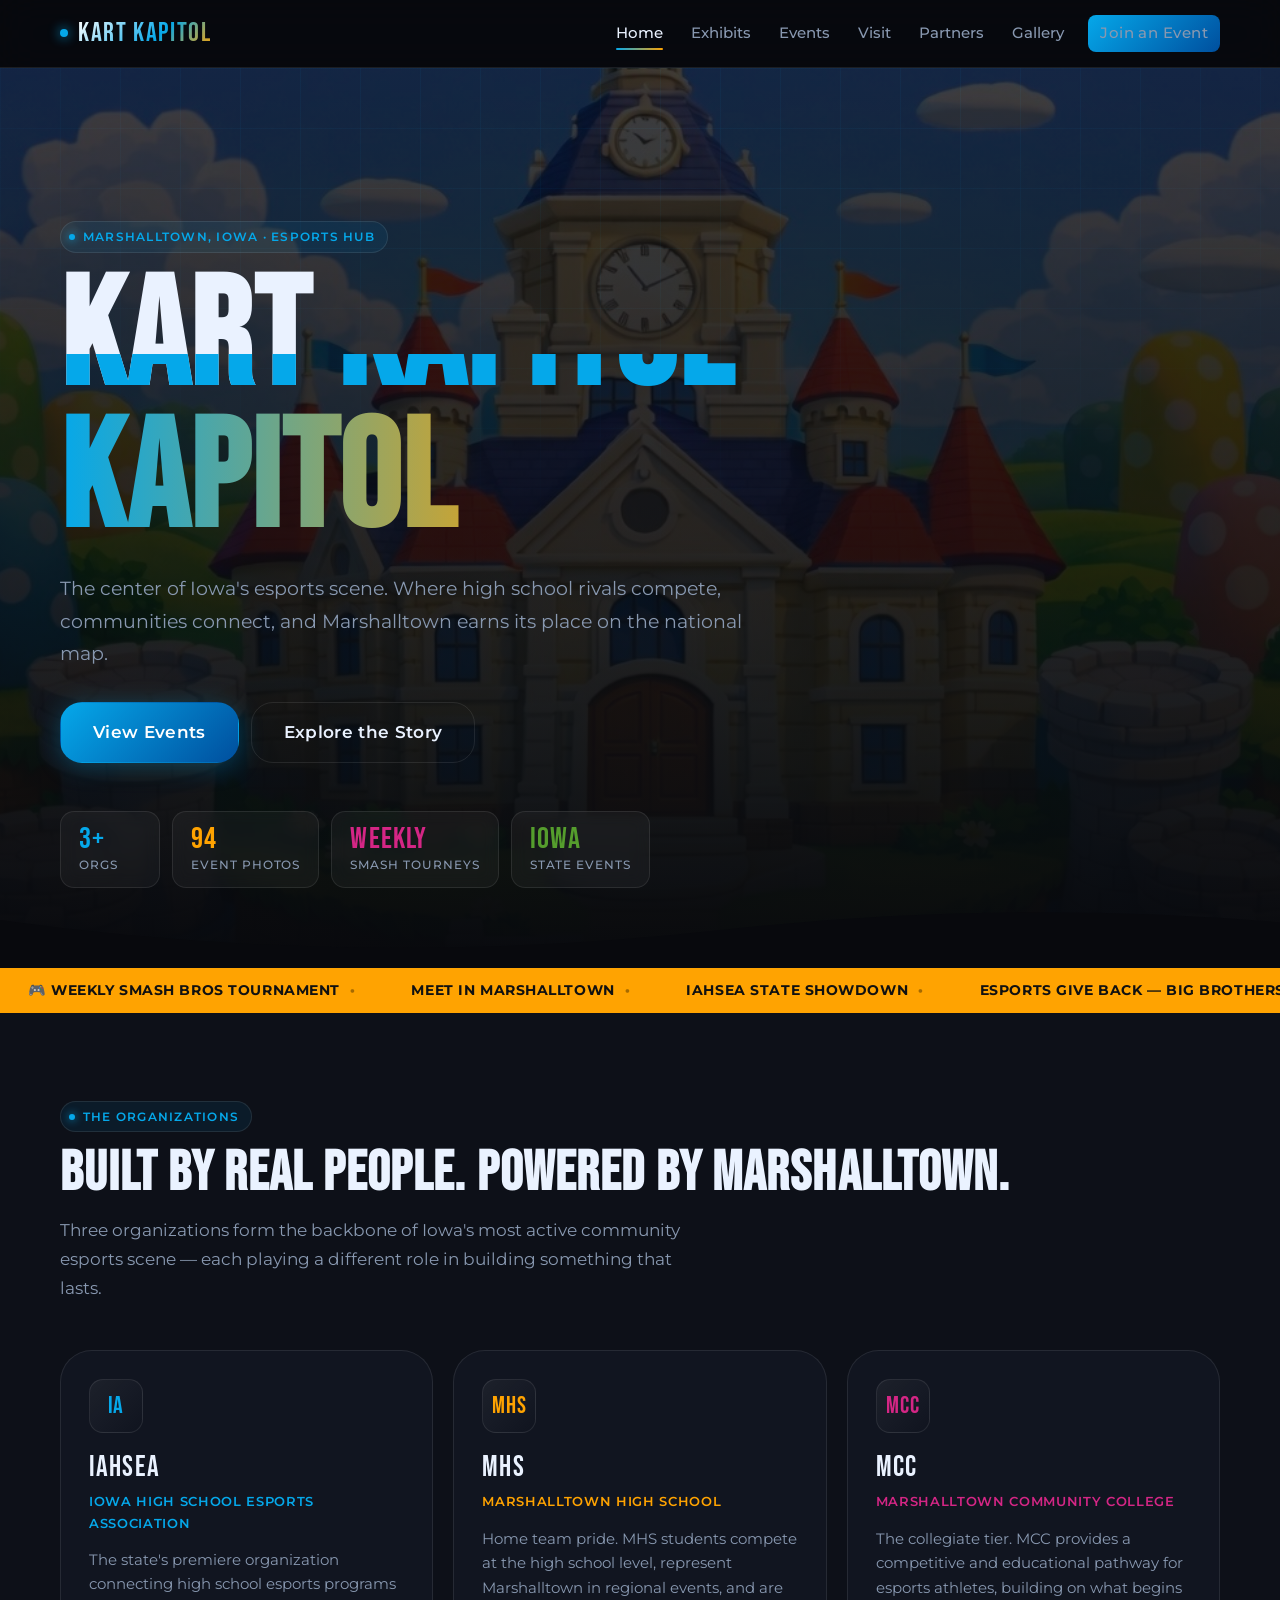
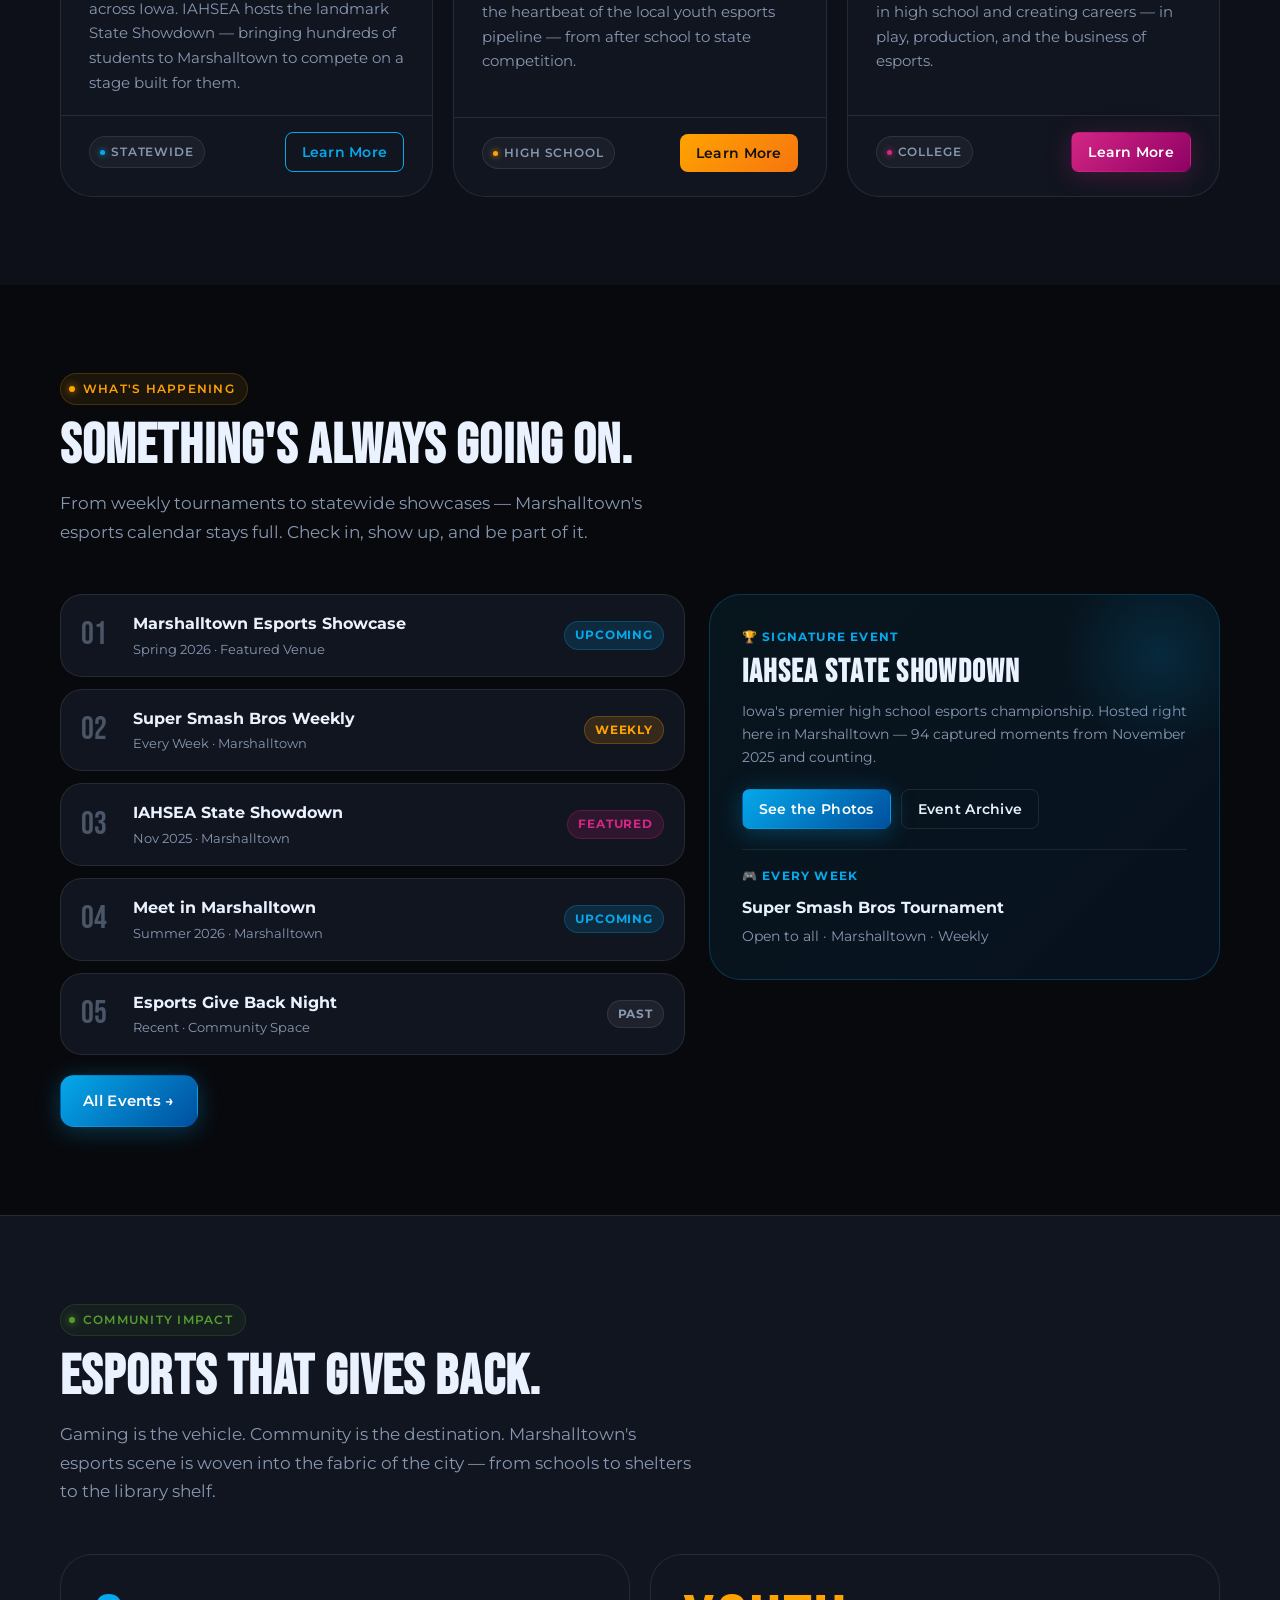
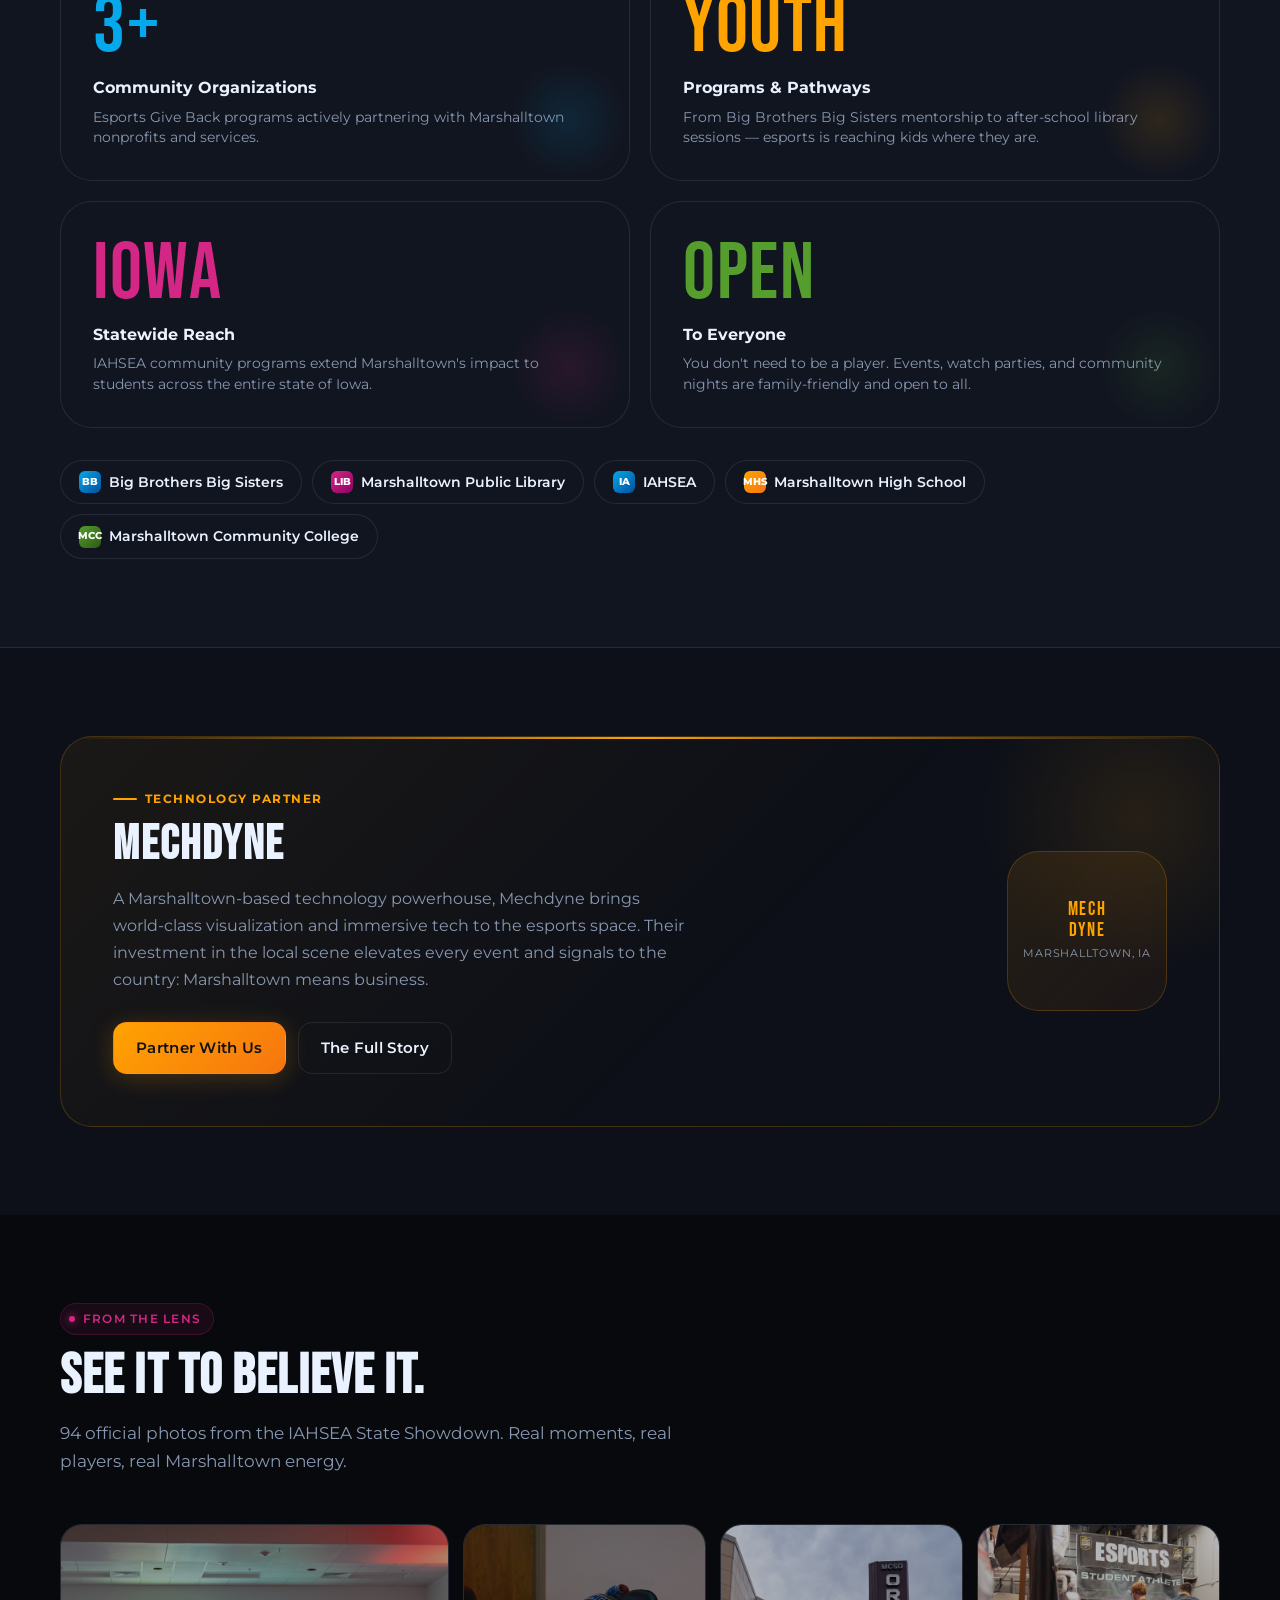
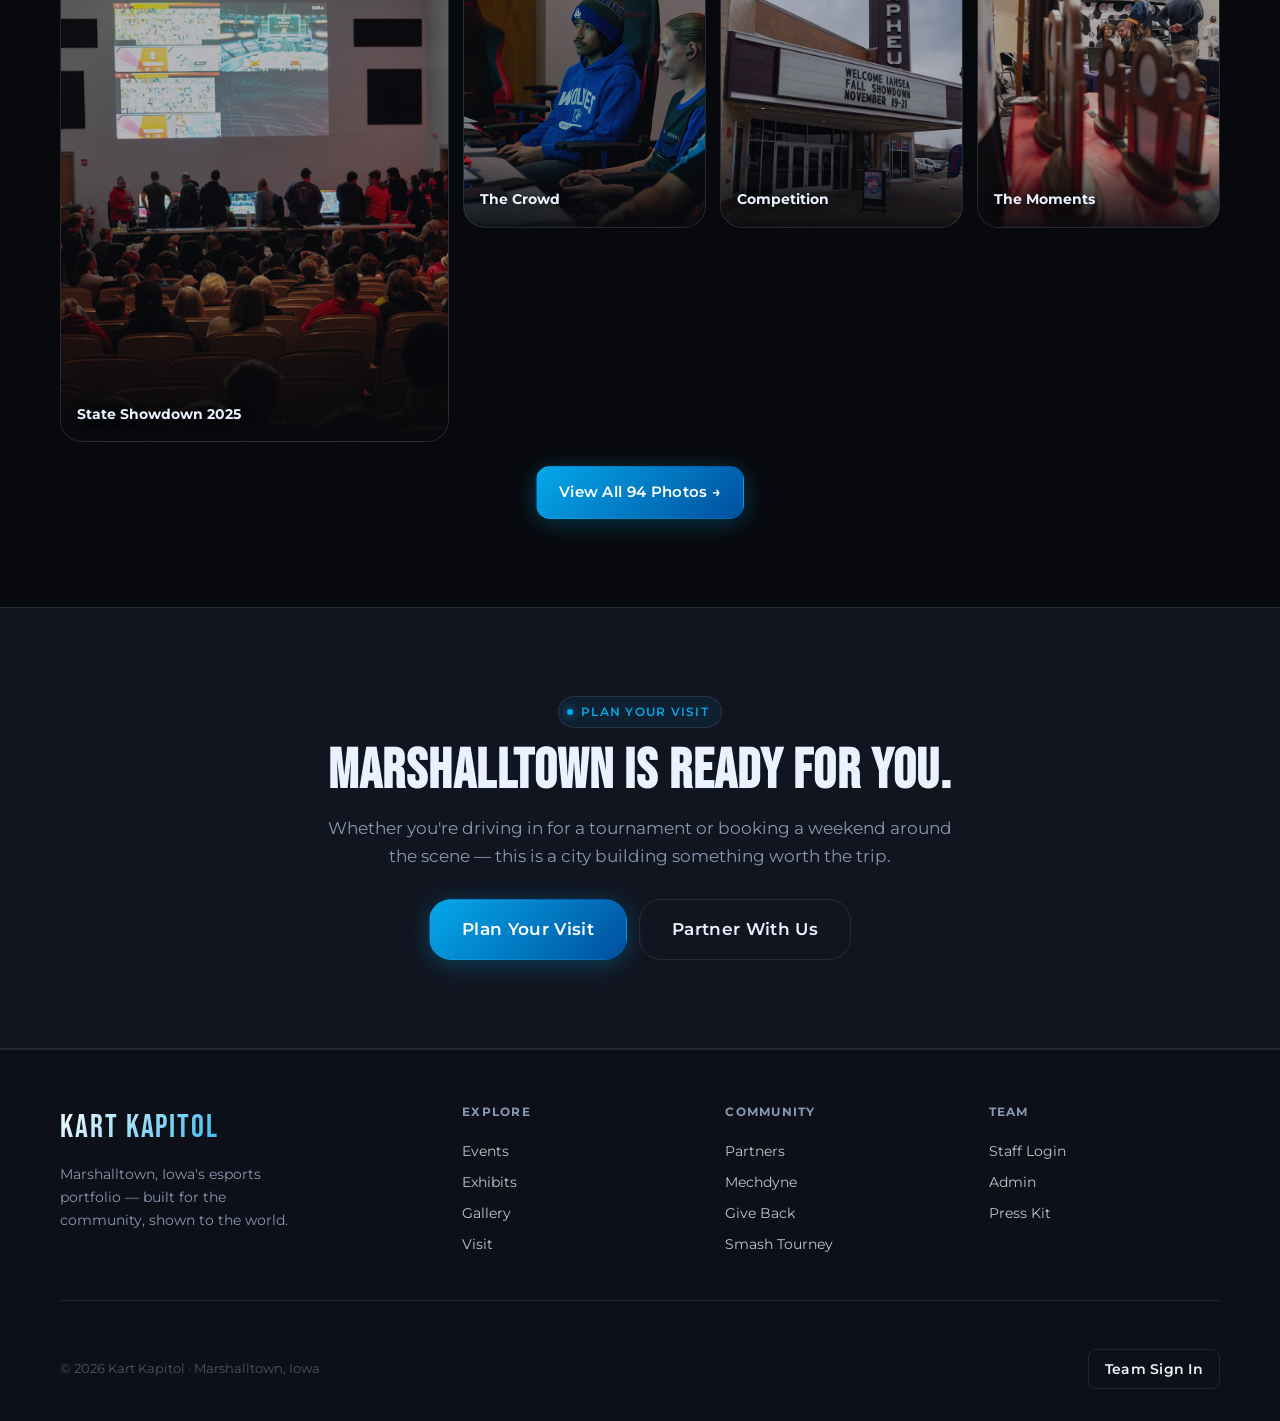
==== commit cd944352: "Initial release — Kart Kapitol v2 Full redesign with Electric Heartland design system, Firebase auth" ====
--- a/index.html
+++ b/index.html
@@ -3,7 +3,10 @@
 <head>
   <meta charset="utf-8" />
   <meta name="viewport" content="width=device-width,initial-scale=1" />
-  <title>Kart Kapitol</title>
+  <title>Kart Kapitol — Marshalltown Esports</title>
+  <meta name="description" content="The center of Iowa esports. Marshalltown's competitive gaming community — tournaments, orgs, events, and the people who make it real." />
+  <link rel="preconnect" href="https://fonts.googleapis.com" />
+  <link rel="preconnect" href="https://fonts.gstatic.com" crossorigin />
   <link rel="stylesheet" href="styles.css" />
 </head>
 
@@ -11,13 +14,13 @@
   <div id="pageTransition" class="page-transition" aria-hidden="true"></div>
   <a class="skip-link" href="#main">Skip to content</a>
 
+  <!-- ═══════════════ HEADER ═══════════════ -->
   <header class="site-header">
     <div class="container header-inner">
-      <div class="brand">
-        <div class="brand-text">
-          <span class="brand-title">Kart Kapitol</span>
-        </div>
-      </div>
+      <a href="index.html" class="brand" aria-label="Kart Kapitol home">
+        <div class="brand-dot" aria-hidden="true"></div>
+        <span class="brand-wordmark">Kart Kapitol</span>
+      </a>
 
       <nav class="nav" aria-label="Primary">
         <a href="index.html" class="is-active">Home</a>
@@ -25,6 +28,8 @@
         <a href="events.html">Events</a>
         <a href="visit.html">Visit</a>
         <a href="partners.html">Partners</a>
+        <a href="gallery.html">Gallery</a>
+        <a href="events.html" class="nav-cta">Join an Event</a>
       </nav>
 
       <button class="nav-toggle" aria-label="Open menu" aria-controls="mobileNav" aria-expanded="false">
@@ -40,114 +45,296 @@
         <a href="events.html" class="mobile-link">Events</a>
         <a href="visit.html" class="mobile-link">Visit</a>
         <a href="partners.html" class="mobile-link">Partners</a>
+        <a href="gallery.html" class="mobile-link">Gallery</a>
       </div>
     </div>
   </header>
 
   <main id="main">
-    <section class="hero hero-home">
+
+    <!-- ═══════════════ HERO ═══════════════ -->
+    <section class="hero hero-home" aria-label="Hero">
+      <div class="grid-bg" aria-hidden="true"></div>
       <div class="hero-media" aria-hidden="true">
         <img src="assets/kapitol.jpeg" alt="" />
       </div>
       <div class="kart-streak" aria-hidden="true"></div>
 
       <div class="container hero-content">
-        <div class="eyebrow" id="home-eyebrow">Marshalltown Esports Tourism Portfolio</div>
-        <h1 id="home-title">Kart Kapitol</h1>
-        <p class="lead" id="home-lead">
-          A curated digital showcase of Marshalltown’s esports culture, signature events, and visitor-facing experiences.
+        <!-- eyebrow-label is the editable text; eyebrow-dot stays untouched -->
+        <div class="eyebrow">
+          <span class="eyebrow-dot" aria-hidden="true"></span>
+          <span id="home-eyebrow-label">Marshalltown, Iowa · Esports Hub</span>
+        </div>
+
+        <h1 class="hero-title glitch" data-text="KART KAPITOL">
+          <span class="line-1" id="home-hero-line1">KART</span>
+          <span class="line-2" id="home-hero-line2">KAPITOL</span>
+        </h1>
+
+        <p class="hero-lead" id="home-lead">
+          The center of Iowa's esports scene. Where high school rivals compete, communities connect, and Marshalltown earns its place on the national map.
         </p>
 
         <div class="hero-actions">
-          <a class="btn primary" id="home-primary-cta" href="events.html">View events</a>
-          <a class="btn ghost" id="home-secondary-cta" href="exhibits.html">Explore exhibits</a>
-        </div>
-      </div>
-    </section>
-
-    <section class="section section-tight">
-      <div class="container">
-        <div class="section-head">
-          <h2 id="home-section-title">What Kart Kapitol Is</h2>
-          <p id="home-section-subtitle">A clean front door into the esports story of Marshalltown.</p>
-        </div>
-
-        <div class="grid cards" id="home-cards"></div>
-      </div>
-    </section>
-
-    <section class="section alt">
-      <div class="container">
-        <div class="section-head">
-          <h2 id="home-featured-title">Recent & Featured Events</h2>
-          <p id="home-featured-subtitle">The biggest current moments, plus a few framed highlights from the archive.</p>
-        </div>
-
-        <div class="grid two">
-          <div class="card">
-            <div class="events-head">
-              <h3>Upcoming / Recent</h3>
-              <a class="btn ghost small" href="events.html">All events</a>
+          <a class="btn primary lg" href="events.html" id="home-primary-cta">View Events</a>
+          <a class="btn ghost lg" href="exhibits.html" id="home-secondary-cta">Explore the Story</a>
+        </div>
+
+        <div class="hero-stats" role="list" aria-label="Quick stats">
+          <div class="stat-badge" role="listitem">
+            <span class="stat-num">3+</span>
+            <span class="stat-label">Orgs</span>
+          </div>
+          <div class="stat-badge" role="listitem">
+            <span class="stat-num">94</span>
+            <span class="stat-label">Event Photos</span>
+          </div>
+          <div class="stat-badge" role="listitem">
+            <span class="stat-num">Weekly</span>
+            <span class="stat-label">Smash Tourneys</span>
+          </div>
+          <div class="stat-badge" role="listitem">
+            <span class="stat-num">Iowa</span>
+            <span class="stat-label">State Events</span>
+          </div>
+        </div>
+      </div>
+
+      <svg class="hero-cut" viewBox="0 0 1440 80" preserveAspectRatio="none" aria-hidden="true">
+        <path d="M0,80 L0,30 Q360,80 720,40 Q1080,0 1440,50 L1440,80 Z"/>
+      </svg>
+    </section>
+
+    <!-- ═══════════════ TICKER ═══════════════ -->
+    <div class="ticker-strip" aria-label="Live event ticker" role="marquee" aria-live="off">
+      <!-- Rendered by app.js from content.json → ticker.items -->
+      <div class="ticker-track" aria-hidden="true"></div>
+    </div>
+
+    <!-- ═══════════════ ORGANIZATIONS ═══════════════ -->
+    <section class="section dark" aria-labelledby="orgs-heading">
+      <div class="container">
+        <div class="section-head reveal">
+          <div class="eyebrow"><span class="eyebrow-dot" aria-hidden="true"></span>
+            <span data-content="home.orgsEyebrow">The Organizations</span>
+          </div>
+          <h2 class="section-title" id="orgs-heading">
+            <span data-content="home.orgsTitle">Built by real people. Powered by Marshalltown.</span>
+          </h2>
+          <p class="section-sub" data-content="home.orgsLead">
+            Three organizations form the backbone of Iowa's most active community esports scene — each playing a different role in building something that lasts.
+          </p>
+        </div>
+
+        <!-- Rendered by app.js from content.json → home.orgs -->
+        <div class="org-grid" id="home-orgs-grid" aria-label="Partner organizations"></div>
+      </div>
+    </section>
+
+    <!-- ═══════════════ EVENTS ═══════════════ -->
+    <section class="section" aria-labelledby="events-heading">
+      <div class="container">
+        <div class="section-head reveal">
+          <div class="eyebrow gold"><span class="eyebrow-dot" aria-hidden="true"></span>
+            <span data-content="home.eventsEyebrow">What's Happening</span>
+          </div>
+          <h2 class="section-title" id="events-heading">
+            <span data-content="home.eventsTitle">Something's always going on.</span>
+          </h2>
+          <p class="section-sub" data-content="home.eventsLead">
+            From weekly tournaments to statewide showcases — Marshalltown's esports calendar stays full.
+          </p>
+        </div>
+
+        <div class="events-split">
+          <!-- Event rows rendered by app.js (from localStorage demo events or defaults) -->
+          <div>
+            <div class="events-stack" id="eventsList" aria-live="polite"></div>
+            <div style="margin-top:20px;">
+              <a class="btn primary" href="events.html">All Events →</a>
             </div>
-            <ul id="eventsList" class="events-list" aria-live="polite"></ul>
-            <p class="muted">This section is intentionally brief. The full archive lives on the Events page.</p>
-          </div>
-
-          <div class="card">
-            <h3 id="home-spotlight-title">Spotlight Wall</h3>
-            <p class="muted" id="home-spotlight-text">Big moments that define the public-facing identity of the project.</p>
-            <div class="spotlight-grid" id="home-spotlights"></div>
-            <a class="link" href="events.html">Explore the archive →</a>
-          </div>
-        </div>
-      </div>
-    </section>
-
-    <section class="section">
-      <div class="container">
-        <div class="section-head">
-          <h2 id="home-photo-title">Photo Opportunities</h2>
-          <p id="home-photo-subtitle">Use these spaces for event shots, crowd moments, venue photography, or branded media.</p>
-        </div>
-
-        <div class="gallery-strip" id="home-gallery"></div>
-      </div>
-    </section>
+          </div>
+
+          <div class="event-feature-card reveal">
+            <div class="event-feature-label" id="featured-event-label">🏆 Signature Event</div>
+            <h3 class="event-feature-title" id="featured-event-title">IAHSEA State Showdown</h3>
+            <p class="event-feature-sub" id="featured-event-desc">
+              Iowa's premier high school esports championship. Hosted right here in Marshalltown — 94 captured moments from November 2025 and counting.
+            </p>
+            <div style="display:flex;gap:10px;flex-wrap:wrap;">
+              <a class="btn primary sm" href="gallery.html">See the Photos</a>
+              <a class="btn ghost sm" href="events.html">Event Archive</a>
+            </div>
+            <div style="margin-top:20px;padding-top:16px;border-top:1px solid rgba(255,255,255,.08);">
+              <div class="event-feature-label" id="weekly-event-label">🎮 Every Week</div>
+              <div style="font-weight:700;margin-bottom:4px;" id="weekly-event-title">Super Smash Bros Tournament</div>
+              <div style="font-size:.86rem;color:var(--muted);" id="weekly-event-meta">Open to all · Marshalltown · Weekly</div>
+            </div>
+          </div>
+        </div>
+      </div>
+    </section>
+
+    <!-- ═══════════════ GIVE BACK ═══════════════ -->
+    <section class="section surface" aria-labelledby="giveback-heading">
+      <div class="container">
+        <div class="section-head reveal">
+          <div class="eyebrow lime"><span class="eyebrow-dot" aria-hidden="true"></span>
+            <span data-content="home.givebackEyebrow">Community Impact</span>
+          </div>
+          <h2 class="section-title" id="giveback-heading">
+            <span data-content="home.givebackTitle">Esports that gives back.</span>
+          </h2>
+          <p class="section-sub" data-content="home.givebackLead">
+            Gaming is the vehicle. Community is the destination.
+          </p>
+        </div>
+
+        <!-- Rendered by app.js from content.json → home.givebackStats -->
+        <div class="giveback-grid reveal" id="home-giveback-grid" aria-label="Community impact stats"></div>
+
+        <!-- Rendered by app.js from content.json → home.communityPartners -->
+        <div class="partner-row reveal" id="home-partner-row" aria-label="Community partners"></div>
+      </div>
+    </section>
+
+    <!-- ═══════════════ MECHDYNE ═══════════════ -->
+    <section class="section dark" aria-labelledby="mechdyne-heading">
+      <div class="container">
+        <div class="mechdyne-block reveal">
+          <div>
+            <div class="mechdyne-eyebrow" data-content="home.mechdyneEyebrow">Technology Partner</div>
+            <h2 class="mechdyne-title" id="mechdyne-heading" data-content="home.mechdyneTitle">Mechdyne</h2>
+            <p class="mechdyne-desc" id="home-mechdyne-desc">
+              A Marshalltown-based technology powerhouse, Mechdyne brings world-class visualization and immersive tech to the esports space. Their investment in the local scene elevates every event and signals to the country: Marshalltown means business.
+            </p>
+            <div style="display:flex;gap:12px;flex-wrap:wrap;">
+              <a class="btn secondary" href="partners.html">Partner With Us</a>
+              <a class="btn ghost" href="exhibits.html">The Full Story</a>
+            </div>
+          </div>
+          <div class="mechdyne-badge" aria-hidden="true">
+            <span class="badge-text">MECH<br>DYNE</span>
+            <span class="badge-sub">Marshalltown, IA</span>
+          </div>
+        </div>
+      </div>
+    </section>
+
+    <!-- ═══════════════ GALLERY ═══════════════ -->
+    <section class="section" aria-labelledby="gallery-heading">
+      <div class="container">
+        <div class="section-head reveal">
+          <div class="eyebrow pink"><span class="eyebrow-dot" aria-hidden="true"></span>
+            <span data-content="home.galleryEyebrow">From the Lens</span>
+          </div>
+          <h2 class="section-title" id="gallery-heading">
+            <span data-content="home.galleryTitle">See it to believe it.</span>
+          </h2>
+          <p class="section-sub" data-content="home.galleryLead">
+            94 official photos from the IAHSEA State Showdown. Real moments, real players, real Marshalltown energy.
+          </p>
+        </div>
+
+        <!-- Rendered by app.js from content.json → home.galleryPhotos -->
+        <div class="gallery-strip reveal" id="home-gallery-strip" role="list" aria-label="Photo highlights">
+          <!-- Fallback shown until JS loads -->
+          <div class="gallery-panel wide" role="listitem">
+            <img src="Esports/Esports November 2025-photos from Altar Media/MtownChamber_Esports-1.jpg" alt="State Showdown 2025" loading="lazy" />
+            <div class="gallery-label">State Showdown 2025</div>
+          </div>
+          <div class="gallery-panel" role="listitem">
+            <img src="Esports/Esports November 2025-photos from Altar Media/MtownChamber_Esports-18.jpg" alt="The Crowd" loading="lazy" />
+            <div class="gallery-label">The Crowd</div>
+          </div>
+          <div class="gallery-panel" role="listitem">
+            <img src="Esports/Esports November 2025-photos from Altar Media/MtownChamber_Esports-35.jpg" alt="Competition" loading="lazy" />
+            <div class="gallery-label">Competition</div>
+          </div>
+          <div class="gallery-panel" role="listitem">
+            <img src="Esports/Esports November 2025-photos from Altar Media/MtownChamber_Esports-55.jpg" alt="The Moments" loading="lazy" />
+            <div class="gallery-label">The Moments</div>
+          </div>
+        </div>
+
+        <div style="margin-top:24px;text-align:center;">
+          <a class="btn primary" href="gallery.html">View All 94 Photos →</a>
+        </div>
+      </div>
+    </section>
+
+    <!-- ═══════════════ VISIT CTA ═══════════════ -->
+    <section class="section surface" aria-labelledby="visit-cta-heading">
+      <div class="container" style="text-align:center;max-width:700px;">
+        <div class="eyebrow" style="justify-content:center;margin-inline:auto;">
+          <span class="eyebrow-dot" aria-hidden="true"></span>Plan Your Visit
+        </div>
+        <h2 class="section-title reveal" id="home-visit-cta-title">
+          Marshalltown is <span class="accent-sky">ready for you.</span>
+        </h2>
+        <p class="section-sub reveal" id="home-visit-cta-lead" style="margin-inline:auto;text-align:center;">
+          Whether you're driving in for a tournament or booking a weekend around the scene — this is a city building something worth the trip.
+        </p>
+        <div style="display:flex;gap:12px;justify-content:center;flex-wrap:wrap;margin-top:28px;" class="reveal">
+          <a class="btn primary lg" href="visit.html">Plan Your Visit</a>
+          <a class="btn ghost lg" href="partners.html">Partner With Us</a>
+        </div>
+      </div>
+    </section>
+
   </main>
 
-  <footer class="site-footer site-footer-rich">
-    <div class="container footer-stack">
-      <div>
-        <p class="footer-brand">Kart Kapitol</p>
-        <p class="muted">A curated esports portfolio for Marshalltown.</p>
-      </div>
-
-      <div class="footer-links">
-        <a href="events.html">Events</a>
-        <a href="exhibits.html">Exhibits</a>
-        <a href="visit.html">Visit</a>
-        <a href="partners.html">Partners</a>
-      </div>
-
-      <div class="footer-admin">
-        <a class="btn ghost small" href="login.html">Team Sign In</a>
+  <!-- ═══════════════ FOOTER ═══════════════ -->
+  <footer class="site-footer">
+    <div class="container">
+      <div class="footer-top">
+        <div class="footer-brand-col">
+          <div class="footer-wordmark">Kart Kapitol</div>
+          <p class="footer-tagline">Marshalltown, Iowa's esports portfolio — built for the community, shown to the world.</p>
+        </div>
+        <div class="footer-col">
+          <h4>Explore</h4>
+          <a href="events.html">Events</a>
+          <a href="exhibits.html">Exhibits</a>
+          <a href="gallery.html">Gallery</a>
+          <a href="visit.html">Visit</a>
+        </div>
+        <div class="footer-col">
+          <h4>Community</h4>
+          <a href="partners.html">Partners</a>
+          <a href="partners.html">Mechdyne</a>
+          <a href="exhibits.html">Give Back</a>
+          <a href="events.html">Smash Tourney</a>
+        </div>
+        <div class="footer-col">
+          <h4>Team</h4>
+          <a href="login.html">Staff Login</a>
+          <a href="admin.html">Admin</a>
+          <a href="partners.html">Press Kit</a>
+        </div>
+      </div>
+      <div class="footer-bottom">
+        <p class="footer-copy">© <span id="year"></span> Kart Kapitol · Marshalltown, Iowa</p>
+        <a class="btn ghost sm" href="login.html">Team Sign In</a>
       </div>
     </div>
   </footer>
 
+  <!-- Modal -->
   <dialog id="modal" class="modal">
     <form method="dialog" class="modal-card">
       <div class="modal-head">
-        <h3 id="modalTitle">Modal</h3>
-        <button class="btn ghost small" value="cancel" aria-label="Close">✕</button>
+        <h3 id="modalTitle">Info</h3>
+        <button class="btn ghost sm" value="cancel" aria-label="Close">✕</button>
       </div>
       <div id="modalBody" class="modal-body"></div>
       <div class="modal-actions">
-        <button class="btn secondary" value="cancel">Close</button>
+        <button class="btn ghost sm" value="cancel">Close</button>
       </div>
     </form>
   </dialog>
 
   <script src="app.js"></script>
 </body>
-</html>+</html>
--- a/styles.css
+++ b/styles.css
@@ -1,863 +1,1576 @@
-/* Kart Kapitol — styles.css (Post-Modern Theme v1)
-   - Uses Marshalltown Tourism palette variables
-   - Adds post-modern color accents (headers, cards, chips, nav underline)
-   - Keeps: mobile nav, modal, hero, kart streak, page transition, reduced-motion support
-*/
-
-/* =========================
-   Theme + tokens
-========================= */
-:root{
-  /* Tourism palette */
-  --black:#000000;
-  --sky:#05A8EA;
-  --gold:#FFA301;
-  --cobalt:#004F9E;
-  --lime:#559D2D;
-  --plum:#8E0164;
-  --pink:#D42685;
-  --red:#E72D45;
-  --fairway:#048135;
-  --harvest:#F6750F;
-
-  /* UI colors */
-  --bg:#0b0f14;
-  --surface:#111826;
-  --surface2:#0f1724;
-  --text:#eaf2ff;
-  --muted:#b6c3d6;
-  --ring: rgba(5,168,234,.35);
-
-  /* Post-modern accent system (powered by Tourism palette) */
-  --accent-1: var(--sky);
-  --accent-2: var(--gold);
-  --accent-3: var(--pink);
-  --accent-4: var(--lime);
-  --accent-5: var(--cobalt);
-  --accent-6: var(--harvest);
-
-  --stroke: rgba(255,255,255,.12);
-  --stroke-strong: rgba(255,255,255,.18);
-
-  /* Layout */
-  --radius:18px;
-  --shadow: 0 18px 60px rgba(0,0,0,.35);
-  --container: 1100px;
-}
-
-/* =========================
-   Base + a11y
-========================= */
-*{ box-sizing:border-box; }
-html,body{ margin:0; padding:0; }
-
-body{
-  font-family: Arial, system-ui, -apple-system, Segoe UI, Roboto, sans-serif;
+/* Kart Kapitol — Electric Heartland Design System v2 */
+
+@import url('https://fonts.googleapis.com/css2?family=Bebas+Neue&family=Montserrat:ital,wght@0,400;0,500;0,600;0,700;0,800;0,900;1,400;1,600&display=swap');
+
+/* =============================================
+   TOKENS
+============================================= */
+:root {
+  --sky:     #05A8EA;
+  --gold:    #FFA301;
+  --pink:    #D42685;
+  --lime:    #559D2D;
+  --cobalt:  #004F9E;
+  --harvest: #F6750F;
+  --plum:    #8E0164;
+
+  --bg:       #08090d;
+  --bg2:      #0d1018;
+  --surface:  #111520;
+  --surface2: #161b27;
+  --border:   rgba(255,255,255,.09);
+  --border-hi: rgba(5,168,234,.35);
+
+  --text:     #eaf2ff;
+  --muted:    #8898b0;
+  --dim:      #4a5568;
+
+  --font-display: 'Bebas Neue', sans-serif;
+  --font-body:    'Montserrat', system-ui, sans-serif;
+
+  --radius-sm: 8px;
+  --radius:    14px;
+  --radius-lg: 22px;
+  --radius-xl: 32px;
+
+  --shadow-sm: 0 2px 12px rgba(0,0,0,.4);
+  --shadow:    0 8px 40px rgba(0,0,0,.55);
+  --shadow-lg: 0 24px 80px rgba(0,0,0,.7);
+
+  --glow-sky:  0 0 40px rgba(5,168,234,.25);
+  --glow-gold: 0 0 40px rgba(255,163,1,.2);
+  --glow-pink: 0 0 40px rgba(212,38,133,.2);
+
+  --container: 1160px;
+  --header-h:  68px;
+}
+
+/* =============================================
+   RESET + BASE
+============================================= */
+*, *::before, *::after { box-sizing: border-box; margin: 0; padding: 0; }
+
+html {
+  scroll-behavior: smooth;
+  -webkit-font-smoothing: antialiased;
+}
+
+body {
+  font-family: var(--font-body);
+  font-size: 1rem;
+  line-height: 1.6;
+  color: var(--text);
+  background: var(--bg);
+  overflow-x: hidden;
+}
+
+img { display: block; max-width: 100%; }
+a { color: inherit; text-decoration: none; }
+button { font-family: inherit; cursor: pointer; }
+ul, ol { list-style: none; }
+
+a:focus-visible,
+button:focus-visible {
+  outline: 2px solid var(--sky);
+  outline-offset: 3px;
+  border-radius: var(--radius-sm);
+}
+
+.sr-only {
+  position: absolute; width: 1px; height: 1px;
+  padding: 0; margin: -1px; overflow: hidden;
+  clip: rect(0,0,0,0); white-space: nowrap; border: 0;
+}
+
+.skip-link {
+  position: absolute; left: -999px; top: 12px;
+  background: var(--gold); color: #111;
+  padding: 10px 16px; border-radius: var(--radius);
+  font-weight: 700; z-index: 9999;
+}
+.skip-link:focus { left: 12px; }
+
+.container {
+  width: min(var(--container), calc(100% - 32px));
+  margin-inline: auto;
+}
+
+/* =============================================
+   ANIMATED GRID BACKGROUND
+============================================= */
+.grid-bg {
+  position: absolute;
+  inset: 0;
+  background-image:
+    linear-gradient(rgba(5,168,234,.07) 1px, transparent 1px),
+    linear-gradient(90deg, rgba(5,168,234,.07) 1px, transparent 1px);
+  background-size: 60px 60px;
+  mask-image: radial-gradient(ellipse 80% 60% at 50% 0%, black 40%, transparent 100%);
+  pointer-events: none;
+}
+
+/* =============================================
+   HEADER + NAV
+============================================= */
+.site-header {
+  position: sticky;
+  top: 0;
+  z-index: 100;
+  height: var(--header-h);
+  display: flex;
+  align-items: center;
+  background: rgba(8,9,13,.85);
+  backdrop-filter: blur(20px) saturate(180%);
+  border-bottom: 1px solid var(--border);
+}
+
+.header-inner {
+  display: flex;
+  align-items: center;
+  justify-content: space-between;
+  gap: 24px;
+}
+
+/* Brand */
+.brand {
+  display: flex;
+  align-items: center;
+  gap: 10px;
+  flex-shrink: 0;
+}
+
+.brand-wordmark {
+  font-family: var(--font-display);
+  font-size: 1.7rem;
+  letter-spacing: .06em;
+  line-height: 1;
+  background: linear-gradient(135deg, #fff 0%, var(--sky) 60%, var(--gold) 100%);
+  -webkit-background-clip: text;
+  -webkit-text-fill-color: transparent;
+  background-clip: text;
+}
+
+.brand-dot {
+  width: 8px; height: 8px;
+  border-radius: 50%;
+  background: var(--sky);
+  box-shadow: 0 0 12px var(--sky);
+  flex-shrink: 0;
+  animation: pulse-dot 2.4s ease-in-out infinite;
+}
+
+@keyframes pulse-dot {
+  0%, 100% { opacity: 1; transform: scale(1); }
+  50%       { opacity: .6; transform: scale(.8); }
+}
+
+/* Desktop nav */
+.nav {
+  display: flex;
+  align-items: center;
+  gap: 4px;
+}
+
+.nav a {
+  position: relative;
+  padding: 7px 12px;
+  border-radius: var(--radius-sm);
+  color: var(--muted);
+  font-size: .92rem;
+  font-weight: 500;
+  transition: color .15s ease;
+}
+
+.nav a::after {
+  content: "";
+  position: absolute;
+  bottom: 2px; left: 12px; right: 12px;
+  height: 2px; border-radius: 2px;
+  background: linear-gradient(90deg, var(--sky), var(--gold));
+  transform: scaleX(0);
+  transition: transform .2s ease;
+  transform-origin: left;
+}
+
+.nav a:hover { color: var(--text); }
+.nav a:hover::after,
+.nav a.is-active::after { transform: scaleX(1); }
+.nav a.is-active { color: var(--text); }
+
+/* CTA in nav */
+.nav-cta {
+  margin-left: 8px;
+  padding: 8px 18px;
+  border-radius: var(--radius);
+  background: linear-gradient(135deg, var(--sky), var(--cobalt));
+  color: #fff;
+  font-size: .9rem;
+  font-weight: 700;
+  letter-spacing: .03em;
+  transition: transform .15s ease, box-shadow .15s ease;
+}
+.nav-cta:hover {
+  transform: translateY(-1px);
+  box-shadow: var(--glow-sky);
+  color: #fff;
+}
+
+/* Mobile toggle */
+.nav-toggle {
+  display: none;
+  width: 44px; height: 44px;
+  align-items: center; justify-content: center;
+  border-radius: var(--radius-sm);
+  border: 1px solid var(--border);
+  background: rgba(255,255,255,.05);
+  color: var(--text);
+}
+
+.burger, .burger::before, .burger::after {
+  display: block;
+  width: 20px; height: 2px;
+  border-radius: 2px;
+  background: var(--text);
+  transition: transform .25s ease, top .25s ease, opacity .25s ease;
+}
+.burger { position: relative; }
+.burger::before, .burger::after {
+  content: "";
+  position: absolute;
+  left: 0;
+}
+.burger::before { top: -6px; }
+.burger::after  { top:  6px; }
+
+.nav-toggle[aria-expanded="true"] .burger { background: transparent; }
+.nav-toggle[aria-expanded="true"] .burger::before { top: 0; transform: rotate(45deg); }
+.nav-toggle[aria-expanded="true"] .burger::after  { top: 0; transform: rotate(-45deg); }
+
+/* Mobile nav panel */
+.mobile-nav {
+  background: rgba(8,9,13,.97);
+  border-bottom: 1px solid var(--border);
+  backdrop-filter: blur(20px);
+  max-height: 0;
+  overflow: hidden;
+  opacity: 0;
+  transition: max-height .3s ease, opacity .2s ease;
+}
+.mobile-nav.open { max-height: 400px; opacity: 1; }
+.mobile-nav-inner { padding: 12px 0 16px; display: grid; gap: 6px; }
+
+.mobile-link {
+  display: block;
+  padding: 13px 16px;
+  border-radius: var(--radius);
+  border: 1px solid var(--border);
+  background: rgba(255,255,255,.03);
+  color: var(--text);
+  font-weight: 500;
+  transition: border-color .15s, background .15s;
+}
+.mobile-link:hover,
+.mobile-link.is-active {
+  border-color: var(--border-hi);
+  background: rgba(5,168,234,.08);
+}
+
+/* =============================================
+   BUTTONS
+============================================= */
+.btn {
+  display: inline-flex;
+  align-items: center;
+  justify-content: center;
+  gap: 8px;
+  padding: 13px 22px;
+  border-radius: var(--radius);
+  border: 1px solid var(--border);
+  background: rgba(255,255,255,.06);
+  color: var(--text);
+  font-family: var(--font-body);
+  font-size: .95rem;
+  font-weight: 600;
+  letter-spacing: .02em;
+  cursor: pointer;
+  transition: transform .15s ease, box-shadow .15s ease, border-color .15s ease, background .15s ease;
+  white-space: nowrap;
+}
+
+.btn:hover { transform: translateY(-2px); border-color: rgba(255,255,255,.18); }
+
+.btn.primary {
+  background: linear-gradient(135deg, var(--sky) 0%, var(--cobalt) 100%);
+  border-color: transparent;
+  color: #fff;
+  box-shadow: 0 4px 24px rgba(5,168,234,.3);
+}
+.btn.primary:hover { box-shadow: var(--glow-sky), 0 8px 32px rgba(5,168,234,.35); }
+
+.btn.secondary {
+  background: linear-gradient(135deg, var(--gold) 0%, var(--harvest) 100%);
+  border-color: transparent;
+  color: #111;
+  box-shadow: 0 4px 24px rgba(255,163,1,.22);
+}
+.btn.secondary:hover { box-shadow: var(--glow-gold), 0 8px 32px rgba(255,163,1,.3); }
+
+.btn.pink {
+  background: linear-gradient(135deg, var(--pink) 0%, var(--plum) 100%);
+  border-color: transparent;
+  color: #fff;
+  box-shadow: 0 4px 24px rgba(212,38,133,.25);
+}
+.btn.pink:hover { box-shadow: var(--glow-pink), 0 8px 32px rgba(212,38,133,.3); }
+
+.btn.ghost {
+  background: transparent;
+  border-color: var(--border);
+}
+.btn.ghost:hover { background: rgba(255,255,255,.07); }
+
+.btn.outline-sky {
+  background: transparent;
+  border-color: var(--sky);
+  color: var(--sky);
+}
+.btn.outline-sky:hover { background: rgba(5,168,234,.1); }
+
+.btn.sm { padding: 8px 16px; font-size: .86rem; border-radius: var(--radius-sm); }
+.btn.lg { padding: 16px 32px; font-size: 1.05rem; border-radius: var(--radius-lg); }
+
+.btn-inline {
+  padding: 0; border: none; background: transparent;
+  font-family: inherit; color: var(--sky); font-size: inherit;
+  cursor: pointer;
+}
+.btn-inline:hover { color: var(--gold); }
+
+/* =============================================
+   EYEBROW / CHIP
+============================================= */
+.eyebrow {
+  display: inline-flex;
+  align-items: center;
+  gap: 8px;
+  padding: 5px 12px 5px 8px;
+  border-radius: 999px;
+  border: 1px solid var(--border);
+  background: rgba(5,168,234,.08);
+  color: var(--sky);
+  font-size: .78rem;
+  font-weight: 600;
+  letter-spacing: .1em;
+  text-transform: uppercase;
+  margin-bottom: 16px;
+}
+.eyebrow-dot {
+  width: 6px; height: 6px;
+  border-radius: 50%;
+  background: var(--sky);
+  box-shadow: 0 0 8px var(--sky);
+}
+.eyebrow.gold  { background: rgba(255,163,1,.08);   color: var(--gold);    border-color: rgba(255,163,1,.2); }
+.eyebrow.gold .eyebrow-dot { background: var(--gold); box-shadow: 0 0 8px var(--gold); }
+.eyebrow.pink  { background: rgba(212,38,133,.08);  color: var(--pink);    border-color: rgba(212,38,133,.2); }
+.eyebrow.pink .eyebrow-dot { background: var(--pink); box-shadow: 0 0 8px var(--pink); }
+.eyebrow.lime  { background: rgba(85,157,45,.08);   color: var(--lime);    border-color: rgba(85,157,45,.2); }
+.eyebrow.lime .eyebrow-dot { background: var(--lime); box-shadow: 0 0 8px var(--lime); }
+
+/* =============================================
+   HERO
+============================================= */
+.hero {
+  position: relative;
+  min-height: 100svh;
+  display: flex;
+  flex-direction: column;
+  justify-content: flex-end;
+  padding-bottom: 80px;
+  overflow: hidden;
+}
+
+.hero-media {
+  position: absolute;
+  inset: 0;
+}
+.hero-media img {
+  width: 100%; height: 100%;
+  object-fit: cover;
+  opacity: .28;
+  filter: saturate(1.2);
+  transform: scale(1.04);
+}
+
+/* layered overlays */
+.hero::before {
+  content: "";
+  position: absolute; inset: 0; z-index: 1;
   background:
-    radial-gradient(700px 420px at 12% 10%, rgba(5,168,234,.22), transparent 62%),
-    radial-gradient(650px 420px at 88% 14%, rgba(255,163,1,.18), transparent 60%),
-    radial-gradient(520px 360px at 18% 82%, rgba(212,38,133,.14), transparent 62%),
-    radial-gradient(520px 360px at 86% 88%, rgba(85,157,45,.12), transparent 62%),
-    linear-gradient(180deg, rgba(0,79,158,.08), transparent 40%),
-    var(--bg);
-  color:var(--text);
-  line-height:1.5;
-}
-
-a{ color:inherit; text-decoration:none; }
-a:focus, button:focus{
-  outline: 3px solid var(--ring);
-  outline-offset: 3px;
-}
-
-.container{
-  width:min(var(--container), calc(100% - 32px));
-  margin:0 auto;
-}
-
-.sr-only{
-  position:absolute;
-  width:1px; height:1px;
-  padding:0; margin:-1px;
-  overflow:hidden;
-  clip:rect(0,0,0,0);
-  white-space:nowrap;
-  border:0;
-}
-
-/* Skip link */
-.skip-link{
-  position:absolute;
-  left:-999px; top:10px;
-  background:var(--gold);
-  color:#111;
-  padding:10px 12px;
-  border-radius:12px;
-}
-.skip-link:focus{ left:12px; z-index:9999; }
-
-/* =========================
-   Header + nav
-========================= */
-.site-header{
-  position:sticky;
-  top:0;
-  z-index:20;
-  background: rgba(11,15,20,.7);
-  backdrop-filter: blur(10px);
-  border-bottom: 1px solid rgba(255,255,255,.08);
-}
-
-.header-inner{
-  display:flex;
-  align-items:center;
-  justify-content:space-between;
-  gap:16px;
-  padding:14px 0;
-}
-
-.brand{
-  display:flex;
-  align-items:center;
-  gap:12px;
-  min-width:220px;
-}
-
-/* If you add official logo, keep it un-distorted */
-.brand-logo{ height:40px; width:auto; }
-
-.brand-text{
-  display:flex;
-  flex-direction:column;
-  line-height:1.05;
-}
-
-.brand-title{
-  font-size: 1.35rem;
-  font-weight: 800;
+    linear-gradient(180deg, rgba(8,9,13,.2) 0%, rgba(8,9,13,.6) 60%, var(--bg) 100%),
+    radial-gradient(ellipse 70% 50% at 50% 100%, rgba(5,168,234,.12), transparent);
+}
+
+.hero-content {
+  position: relative;
+  z-index: 5;
+}
+
+/* Giant display title */
+.hero-title {
+  font-family: var(--font-display);
+  font-size: clamp(4rem, 12vw, 10rem);
+  line-height: .92;
+  letter-spacing: .01em;
+  margin-bottom: 20px;
+  position: relative;
+}
+
+.hero-title .line-1 {
+  display: block;
+  color: var(--text);
+}
+.hero-title .line-2 {
+  display: block;
+  background: linear-gradient(90deg, var(--sky) 0%, var(--gold) 45%, var(--pink) 100%);
+  -webkit-background-clip: text;
+  -webkit-text-fill-color: transparent;
+  background-clip: text;
+}
+
+/* Glitch effect on hero title */
+.hero-title.glitch { position: relative; }
+.hero-title.glitch::before,
+.hero-title.glitch::after {
+  content: attr(data-text);
+  position: absolute;
+  inset: 0;
+  font-family: var(--font-display);
+  font-size: inherit;
+  line-height: inherit;
+  letter-spacing: inherit;
+  pointer-events: none;
+}
+.hero-title.glitch::before {
+  color: var(--sky);
+  clip-path: polygon(0 30%, 100% 30%, 100% 50%, 0 50%);
+  animation: glitch-top 4s steps(1) infinite;
+}
+.hero-title.glitch::after {
+  color: var(--pink);
+  clip-path: polygon(0 60%, 100% 60%, 100% 80%, 0 80%);
+  animation: glitch-bot 4s steps(1) infinite;
+}
+
+@keyframes glitch-top {
+  0%,87%,91%,100% { transform: translate(0); opacity: 0; }
+  88%             { transform: translate(-4px, -2px); opacity: .7; }
+  90%             { transform: translate(4px, 1px); opacity: .5; }
+}
+@keyframes glitch-bot {
+  0%,87%,91%,100% { transform: translate(0); opacity: 0; }
+  89%             { transform: translate(4px, 3px); opacity: .7; }
+  91%             { transform: translate(-3px, -1px); opacity: .4; }
+}
+
+.hero-lead {
+  color: var(--muted);
+  font-size: clamp(.98rem, 1.5vw, 1.2rem);
+  max-width: 56ch;
+  margin-bottom: 32px;
+  line-height: 1.7;
+}
+
+.hero-actions {
+  display: flex;
+  gap: 12px;
+  flex-wrap: wrap;
+  margin-bottom: 48px;
+}
+
+/* Stat badges row */
+.hero-stats {
+  display: flex;
+  gap: 12px;
+  flex-wrap: wrap;
+}
+
+.stat-badge {
+  display: flex;
+  flex-direction: column;
+  gap: 2px;
+  padding: 12px 18px;
+  border-radius: var(--radius);
+  border: 1px solid var(--border);
+  background: rgba(255,255,255,.04);
+  backdrop-filter: blur(8px);
+  min-width: 100px;
+}
+.stat-badge .stat-num {
+  font-family: var(--font-display);
+  font-size: 1.9rem;
+  line-height: 1;
+  letter-spacing: .04em;
+}
+.stat-badge .stat-label {
+  font-size: .74rem;
+  font-weight: 500;
   letter-spacing: .08em;
   text-transform: uppercase;
-}
-
-/* Desktop nav */
-.nav{
-  display:flex;
-  gap:18px;
-  align-items:center;
-}
-
-.nav a{
-  position:relative;
-  padding: 8px 10px;
-  border-radius: 12px;
-  color:var(--muted);
-}
-
-.nav a:hover{ color:var(--text); }
-
-/* Post-modern underline */
-.nav a::after{
-  content:"";
-  position:absolute;
-  left:10px; right:10px;
-  bottom:4px;
-  height:2px;
-  border-radius:999px;
-  background: linear-gradient(90deg, var(--sky), var(--gold), var(--pink));
-  opacity:0;
-  transform: scaleX(.6);
-  transition: opacity .16s ease, transform .16s ease;
-}
-.nav a:hover::after{
-  opacity:1;
-  transform: scaleX(1);
-}
-
-/* If you add scroll-spy active links (optional in JS) */
-.nav a.is-active::after{
-  opacity:1;
-  transform: scaleX(1);
-}
-.nav a.is-active{
+  color: var(--muted);
+}
+
+.stat-badge:nth-child(1) .stat-num { color: var(--sky); }
+.stat-badge:nth-child(2) .stat-num { color: var(--gold); }
+.stat-badge:nth-child(3) .stat-num { color: var(--pink); }
+.stat-badge:nth-child(4) .stat-num { color: var(--lime); }
+
+/* Diagonal bottom cut */
+.hero-cut {
+  position: absolute;
+  bottom: -2px; left: 0; right: 0;
+  height: 80px;
+  z-index: 6;
+}
+.hero-cut path { fill: var(--bg); }
+
+/* Kart streak */
+.kart-streak {
+  position: absolute;
+  left: -40%;
+  top: 45%;
+  width: 40%;
+  height: 5px;
+  border-radius: 999px;
+  background: linear-gradient(90deg, transparent, rgba(255,163,1,.9), rgba(5,168,234,.85), transparent);
+  opacity: 0;
+  z-index: 4;
+  pointer-events: none;
+}
+.kart-streak.run { animation: kkStreak 1.1s ease-out forwards; }
+
+@keyframes kkStreak {
+  0%   { transform: translateX(0); opacity: 0; }
+  15%  { opacity: .85; }
+  100% { transform: translateX(230%); opacity: 0; }
+}
+
+/* =============================================
+   EVENT TICKER
+============================================= */
+.ticker-strip {
+  background: var(--gold);
+  color: #111;
+  overflow: hidden;
+  position: relative;
+  z-index: 10;
+  padding: 11px 0;
+}
+
+.ticker-track {
+  display: flex;
+  gap: 0;
+  white-space: nowrap;
+  animation: ticker 26s linear infinite;
+}
+
+.ticker-track:hover { animation-play-state: paused; }
+
+@keyframes ticker { from { transform: translateX(0); } to { transform: translateX(-50%); } }
+
+.ticker-item {
+  display: inline-flex;
+  align-items: center;
+  gap: 10px;
+  padding: 0 28px;
+  font-size: .88rem;
+  font-weight: 700;
+  letter-spacing: .04em;
+  text-transform: uppercase;
+}
+
+.ticker-sep {
+  color: rgba(0,0,0,.35);
+  font-weight: 900;
+}
+
+/* =============================================
+   SECTIONS
+============================================= */
+.section {
+  padding: 88px 0;
+  position: relative;
+}
+
+.section.tight   { padding: 52px 0; }
+.section.dark    { background: var(--bg2); }
+.section.surface { background: var(--surface); border-top: 1px solid var(--border); border-bottom: 1px solid var(--border); }
+
+.section-head { margin-bottom: 48px; }
+.section-head .eyebrow { margin-bottom: 14px; }
+
+.section-title {
+  font-family: var(--font-display);
+  font-size: clamp(2rem, 5vw, 3.5rem);
+  line-height: 1;
+  letter-spacing: .02em;
+  margin-bottom: 14px;
+}
+
+.section-sub {
+  color: var(--muted);
+  font-size: 1.05rem;
+  max-width: 58ch;
+  line-height: 1.7;
+}
+
+/* Inline colored word */
+.accent-sky  { color: var(--sky); }
+.accent-gold { color: var(--gold); }
+.accent-pink { color: var(--pink); }
+.accent-lime { color: var(--lime); }
+
+/* =============================================
+   ORG CARDS (flip reveal)
+============================================= */
+.org-grid {
+  display: grid;
+  grid-template-columns: repeat(3, 1fr);
+  gap: 20px;
+}
+
+.org-card {
+  position: relative;
+  border-radius: var(--radius-xl);
+  border: 1px solid var(--border);
+  background: var(--surface);
+  overflow: hidden;
+  cursor: default;
+  transition: transform .3s ease, box-shadow .3s ease, border-color .3s ease;
+  min-height: 340px;
+  display: flex;
+  flex-direction: column;
+}
+
+.org-card:hover {
+  transform: translateY(-6px);
+  box-shadow: var(--shadow-lg);
+}
+
+.org-card[data-accent="sky"]     { --card-accent: var(--sky);    --card-glow: rgba(5,168,234,.15); }
+.org-card[data-accent="gold"]    { --card-accent: var(--gold);   --card-glow: rgba(255,163,1,.12); }
+.org-card[data-accent="pink"]    { --card-accent: var(--pink);   --card-glow: rgba(212,38,133,.12); }
+.org-card[data-accent="lime"]    { --card-accent: var(--lime);   --card-glow: rgba(85,157,45,.12); }
+.org-card[data-accent="harvest"] { --card-accent: var(--harvest);--card-glow: rgba(246,117,15,.12); }
+
+.org-card:hover { border-color: var(--card-accent); box-shadow: 0 0 0 1px var(--card-accent), 0 32px 80px var(--card-glow); }
+
+.org-card-top {
+  padding: 28px 28px 20px;
+  flex: 1;
+}
+
+.org-icon {
+  width: 54px; height: 54px;
+  border-radius: 14px;
+  display: flex; align-items: center; justify-content: center;
+  font-family: var(--font-display);
+  font-size: 1.5rem;
+  letter-spacing: .04em;
+  margin-bottom: 20px;
+  border: 1px solid var(--border);
+  color: var(--card-accent);
+  background: linear-gradient(135deg, rgba(255,255,255,.05), transparent);
+}
+
+.org-name {
+  font-family: var(--font-display);
+  font-size: 1.8rem;
+  letter-spacing: .04em;
+  line-height: 1.05;
   color: var(--text);
-}
-
-/* Mobile nav button */
-.nav-toggle{
-  display:none;              /* shown via media query */
-  width:46px; height:42px;
-  border-radius:14px;
-  border: 1px solid rgba(255,255,255,.12);
-  background: rgba(255,255,255,.06);
-  cursor:pointer;
-  align-items:center;
-  justify-content:center;
-}
-
-/* Burger icon lines */
-.burger{
-  position:relative;
-  width:20px; height:2px;
-  background: var(--text);
-  border-radius:999px;
-  display:block;
-  transition: background .25s ease;
-}
-.burger::before,
-.burger::after{
-  content:"";
-  position:absolute;
-  left:0;
-  width:20px; height:2px;
-  background: var(--text);
-  border-radius:999px;
-  transition: transform .25s ease, top .25s ease, opacity .25s ease;
-}
-.burger::before{ top:-6px; }
-.burger::after{ top:6px; }
-
-/* X state */
-.nav-toggle[aria-expanded="true"] .burger{ background: transparent; }
-.nav-toggle[aria-expanded="true"] .burger::before{
-  top:0; transform: rotate(45deg);
-}
-.nav-toggle[aria-expanded="true"] .burger::after{
-  top:0; transform: rotate(-45deg);
-}
-
-/* Mobile nav panel */
-.mobile-nav{
-  border-bottom: 1px solid rgba(255,255,255,.08);
-  background: rgba(11,15,20,.92);
-  backdrop-filter: blur(10px);
-
-  overflow:hidden;
-  max-height: 0;
+  margin-bottom: 8px;
+}
+
+.org-full {
+  font-size: .83rem;
+  font-weight: 600;
+  letter-spacing: .05em;
+  text-transform: uppercase;
+  color: var(--card-accent);
+  margin-bottom: 14px;
+}
+
+.org-desc {
+  color: var(--muted);
+  font-size: .93rem;
+  line-height: 1.65;
+}
+
+.org-card-bottom {
+  padding: 16px 28px 24px;
+  border-top: 1px solid var(--border);
+  display: flex;
+  align-items: center;
+  justify-content: space-between;
+  gap: 12px;
+}
+
+.org-tag {
+  display: inline-flex;
+  align-items: center;
+  gap: 6px;
+  padding: 5px 10px;
+  border-radius: 999px;
+  font-size: .75rem;
+  font-weight: 600;
+  letter-spacing: .07em;
+  text-transform: uppercase;
+  border: 1px solid var(--border);
+  background: rgba(255,255,255,.04);
+  color: var(--muted);
+}
+.org-tag .tag-dot {
+  width: 5px; height: 5px;
+  border-radius: 50%;
+  background: var(--card-accent);
+  box-shadow: 0 0 6px var(--card-accent);
+}
+
+/* =============================================
+   EVENTS SECTION
+============================================= */
+.events-split {
+  display: grid;
+  grid-template-columns: 1.1fr .9fr;
+  gap: 24px;
+  align-items: start;
+}
+
+.events-stack { display: flex; flex-direction: column; gap: 12px; }
+
+.event-row {
+  display: flex;
+  align-items: center;
+  gap: 16px;
+  padding: 16px 20px;
+  border-radius: var(--radius-lg);
+  border: 1px solid var(--border);
+  background: var(--surface);
+  transition: border-color .2s ease, transform .2s ease;
+}
+.event-row:hover { border-color: var(--border-hi); transform: translateX(4px); }
+
+.event-num {
+  font-family: var(--font-display);
+  font-size: 2rem;
+  line-height: 1;
+  color: var(--dim);
+  min-width: 36px;
+  flex-shrink: 0;
+}
+
+.event-info { flex: 1; min-width: 0; }
+.event-name {
+  font-size: 1rem;
+  font-weight: 700;
+  color: var(--text);
+  white-space: nowrap;
+  overflow: hidden;
+  text-overflow: ellipsis;
+}
+.event-meta { font-size: .82rem; color: var(--muted); margin-top: 2px; }
+
+.event-badge {
+  flex-shrink: 0;
+  padding: 4px 10px;
+  border-radius: 999px;
+  font-size: .72rem;
+  font-weight: 700;
+  letter-spacing: .07em;
+  text-transform: uppercase;
+}
+.event-badge.upcoming { background: rgba(5,168,234,.15); color: var(--sky); border: 1px solid rgba(5,168,234,.25); }
+.event-badge.weekly   { background: rgba(255,163,1,.15);  color: var(--gold); border: 1px solid rgba(255,163,1,.25); }
+.event-badge.featured { background: rgba(212,38,133,.15); color: var(--pink); border: 1px solid rgba(212,38,133,.25); }
+.event-badge.past     { background: rgba(255,255,255,.06); color: var(--muted); border: 1px solid var(--border); }
+
+/* Featured event card (large) */
+.event-feature-card {
+  position: relative;
+  border-radius: var(--radius-xl);
+  border: 1px solid rgba(5,168,234,.25);
+  background: linear-gradient(135deg, rgba(5,168,234,.08), rgba(0,79,158,.12));
+  padding: 32px;
+  overflow: hidden;
+}
+.event-feature-card::before {
+  content: "";
+  position: absolute;
+  top: -40px; right: -40px;
+  width: 200px; height: 200px;
+  border-radius: 50%;
+  background: radial-gradient(circle, rgba(5,168,234,.15) 0%, transparent 70%);
+  pointer-events: none;
+}
+
+.event-feature-label {
+  font-size: .75rem;
+  font-weight: 700;
+  letter-spacing: .1em;
+  text-transform: uppercase;
+  color: var(--sky);
+  margin-bottom: 10px;
+}
+
+.event-feature-title {
+  font-family: var(--font-display);
+  font-size: 2rem;
+  letter-spacing: .04em;
+  line-height: 1.05;
+  margin-bottom: 10px;
+}
+
+.event-feature-sub {
+  color: var(--muted);
+  font-size: .9rem;
+  line-height: 1.6;
+  margin-bottom: 20px;
+}
+
+/* =============================================
+   GIVE BACK SECTION
+============================================= */
+.giveback-grid {
+  display: grid;
+  grid-template-columns: 1fr 1fr;
+  gap: 20px;
+}
+
+.giveback-stat {
+  padding: 32px;
+  border-radius: var(--radius-xl);
+  border: 1px solid var(--border);
+  background: var(--surface);
+  position: relative;
+  overflow: hidden;
+}
+.giveback-stat::after {
+  content: "";
+  position: absolute;
+  bottom: 0; right: 0;
+  width: 120px; height: 120px;
+  border-radius: 50%;
+  background: radial-gradient(circle, var(--card-accent, var(--sky)) 0%, transparent 70%);
+  opacity: .12;
+  pointer-events: none;
+}
+
+.giveback-stat[data-accent="gold"]    { --card-accent: var(--gold); }
+.giveback-stat[data-accent="pink"]    { --card-accent: var(--pink); }
+.giveback-stat[data-accent="lime"]    { --card-accent: var(--lime); }
+.giveback-stat[data-accent="harvest"] { --card-accent: var(--harvest); }
+
+.giveback-big {
+  font-family: var(--font-display);
+  font-size: clamp(3rem, 7vw, 5rem);
+  line-height: 1;
+  letter-spacing: .02em;
+  color: var(--card-accent, var(--sky));
+  margin-bottom: 8px;
+}
+
+.giveback-label {
+  font-size: 1rem;
+  font-weight: 700;
+  color: var(--text);
+  margin-bottom: 6px;
+}
+
+.giveback-sub {
+  font-size: .86rem;
+  color: var(--muted);
+  line-height: 1.5;
+}
+
+/* Partner logo row */
+.partner-row {
+  display: flex;
+  flex-wrap: wrap;
+  gap: 10px;
+  margin-top: 32px;
+}
+
+.partner-chip {
+  display: inline-flex;
+  align-items: center;
+  gap: 8px;
+  padding: 10px 18px;
+  border-radius: 999px;
+  border: 1px solid var(--border);
+  background: var(--surface);
+  font-size: .88rem;
+  font-weight: 600;
+  color: var(--text);
+  transition: border-color .2s, background .2s;
+}
+.partner-chip:hover { border-color: var(--border-hi); background: rgba(5,168,234,.07); }
+.partner-chip .chip-icon {
+  width: 22px; height: 22px;
+  border-radius: 6px;
+  background: linear-gradient(135deg, var(--sky), var(--cobalt));
+  display: flex; align-items: center; justify-content: center;
+  font-size: .65rem;
+  font-weight: 800;
+  color: #fff;
+  flex-shrink: 0;
+}
+
+/* =============================================
+   MECHDYNE FEATURE
+============================================= */
+.mechdyne-block {
+  position: relative;
+  border-radius: var(--radius-xl);
+  border: 1px solid rgba(255,163,1,.2);
+  background: linear-gradient(135deg, rgba(255,163,1,.06) 0%, rgba(8,9,13,0) 60%);
+  overflow: hidden;
+  padding: 52px;
+  display: grid;
+  grid-template-columns: 1fr auto;
+  gap: 40px;
+  align-items: center;
+}
+
+.mechdyne-block::before {
+  content: "";
+  position: absolute;
+  top: 0; left: 0; right: 0;
+  height: 2px;
+  background: linear-gradient(90deg, transparent, var(--gold), transparent);
+}
+
+.mechdyne-block::after {
+  content: "";
+  position: absolute;
+  top: -80px; right: -80px;
+  width: 320px; height: 320px;
+  border-radius: 50%;
+  background: radial-gradient(circle, rgba(255,163,1,.1) 0%, transparent 70%);
+  pointer-events: none;
+}
+
+.mechdyne-eyebrow {
+  font-size: .78rem;
+  font-weight: 700;
+  letter-spacing: .12em;
+  text-transform: uppercase;
+  color: var(--gold);
+  margin-bottom: 12px;
+  display: flex; align-items: center; gap: 8px;
+}
+.mechdyne-eyebrow::before {
+  content: "";
+  width: 24px; height: 2px;
+  background: var(--gold);
+  border-radius: 2px;
+}
+
+.mechdyne-title {
+  font-family: var(--font-display);
+  font-size: clamp(2rem, 4vw, 3rem);
+  letter-spacing: .04em;
+  line-height: 1;
+  margin-bottom: 16px;
+}
+
+.mechdyne-desc {
+  color: var(--muted);
+  font-size: 1rem;
+  line-height: 1.7;
+  max-width: 52ch;
+  margin-bottom: 28px;
+}
+
+.mechdyne-badge {
+  flex-shrink: 0;
+  width: 160px; height: 160px;
+  border-radius: var(--radius-xl);
+  border: 1px solid rgba(255,163,1,.2);
+  background: linear-gradient(135deg, rgba(255,163,1,.1), rgba(246,117,15,.06));
+  display: flex;
+  flex-direction: column;
+  align-items: center;
+  justify-content: center;
+  gap: 4px;
+  position: relative;
+  z-index: 1;
+}
+
+.mechdyne-badge .badge-text {
+  font-family: var(--font-display);
+  font-size: 1.2rem;
+  letter-spacing: .08em;
+  color: var(--gold);
+  text-align: center;
+  line-height: 1.1;
+}
+.mechdyne-badge .badge-sub {
+  font-size: .7rem;
+  letter-spacing: .08em;
+  text-transform: uppercase;
+  color: var(--muted);
+  text-align: center;
+}
+
+/* =============================================
+   GALLERY STRIP
+============================================= */
+.gallery-strip {
+  display: grid;
+  grid-template-columns: 1.6fr 1fr 1fr 1fr;
+  gap: 14px;
+}
+
+.gallery-panel {
+  position: relative;
+  border-radius: var(--radius-lg);
+  border: 1px solid var(--border);
+  overflow: hidden;
+  aspect-ratio: 4/5;
+  cursor: pointer;
+  background: var(--surface);
+  transition: transform .25s ease, border-color .25s ease;
+}
+
+.gallery-panel.wide { aspect-ratio: 3/4; }
+
+.gallery-panel img {
+  position: absolute;
+  inset: 0;
+  width: 100%; height: 100%;
+  object-fit: cover;
+  opacity: .7;
+  transition: opacity .3s ease, transform .4s ease;
+}
+
+.gallery-panel:hover img { opacity: .9; transform: scale(1.05); }
+.gallery-panel:hover { transform: translateY(-4px); border-color: rgba(5,168,234,.3); }
+
+.gallery-label {
+  position: absolute;
+  bottom: 0; left: 0; right: 0;
+  padding: 40px 16px 16px;
+  background: linear-gradient(to top, rgba(8,9,13,.9), transparent);
+  z-index: 2;
+  font-weight: 700;
+  font-size: .88rem;
+  text-shadow: 0 2px 10px rgba(0,0,0,.8);
+}
+
+/* Full photo gallery page */
+.gallery-filters {
+  display: flex;
+  gap: 8px;
+  flex-wrap: wrap;
+  margin-bottom: 28px;
+}
+
+.filter-btn {
+  display: inline-flex;
+  align-items: center;
+  gap: 7px;
+  padding: 8px 16px;
+  border-radius: 999px;
+  border: 1px solid var(--border);
+  background: rgba(255,255,255,.04);
+  color: var(--muted);
+  cursor: pointer;
+  font-size: .88rem;
+  font-weight: 500;
+  font-family: var(--font-body);
+  transition: background .15s, border-color .15s, color .15s;
+}
+.filter-btn.active, .filter-btn:hover {
+  background: rgba(5,168,234,.12);
+  border-color: rgba(5,168,234,.35);
+  color: var(--text);
+}
+
+.filter-count {
+  padding: 1px 7px;
+  border-radius: 999px;
+  font-size: .72rem;
+  background: rgba(255,255,255,.07);
+  color: var(--muted);
+}
+.filter-btn.active .filter-count {
+  background: rgba(5,168,234,.2);
+  color: var(--sky);
+}
+
+.photo-grid {
+  display: grid;
+  grid-template-columns: repeat(4, 1fr);
+  gap: 12px;
+}
+
+.photo-tile {
+  position: relative;
+  border-radius: var(--radius);
+  overflow: hidden;
+  aspect-ratio: 3/2;
+  cursor: pointer;
+  border: 1px solid var(--border);
+  background: var(--surface);
+  transition: transform .2s ease, border-color .2s ease;
+}
+.photo-tile img {
+  width: 100%; height: 100%;
+  object-fit: cover;
+  display: block;
+  transition: transform .3s ease;
+}
+.photo-tile:hover { transform: translateY(-2px); border-color: rgba(5,168,234,.32); }
+.photo-tile:hover img { transform: scale(1.04); }
+
+/* State Showdown preview strip */
+.showdown-preview {
+  display: grid;
+  grid-template-columns: repeat(4, 1fr);
+  gap: 10px;
+  margin-bottom: 20px;
+}
+.showdown-preview-img {
+  aspect-ratio: 3/2;
+  border-radius: var(--radius);
+  overflow: hidden;
+  border: 1px solid var(--border);
+}
+.showdown-preview-img img {
+  width: 100%; height: 100%;
+  object-fit: cover;
+  display: block;
+  transition: transform .3s ease;
+}
+.showdown-preview-img:hover img { transform: scale(1.04); }
+
+/* =============================================
+   CARDS (generic)
+============================================= */
+.card {
+  position: relative;
+  overflow: hidden;
+  background: var(--surface);
+  border: 1px solid var(--border);
+  border-radius: var(--radius-lg);
+  padding: 24px;
+  transition: transform .2s ease, border-color .2s ease;
+}
+.card:hover { transform: translateY(-3px); border-color: rgba(5,168,234,.25); }
+
+.card.accent {
+  border-color: rgba(5,168,234,.3);
+  background: linear-gradient(135deg, rgba(5,168,234,.09), rgba(17,21,32,.8));
+}
+
+/* Grid layouts */
+.grid { display: grid; gap: 20px; }
+.grid.cols-3 { grid-template-columns: repeat(3, 1fr); }
+.grid.cols-2 { grid-template-columns: repeat(2, 1fr); }
+.grid.cards { grid-template-columns: repeat(3, 1fr); }
+.grid.two   { grid-template-columns: repeat(2, 1fr); }
+
+/* Accent borders cycling */
+.grid.cards .card:nth-child(6n+1) { border-left: 3px solid var(--sky); }
+.grid.cards .card:nth-child(6n+2) { border-left: 3px solid var(--gold); }
+.grid.cards .card:nth-child(6n+3) { border-left: 3px solid var(--pink); }
+.grid.cards .card:nth-child(6n+4) { border-left: 3px solid var(--lime); }
+.grid.cards .card:nth-child(6n+5) { border-left: 3px solid var(--cobalt); }
+.grid.cards .card:nth-child(6n+6) { border-left: 3px solid var(--harvest); }
+
+.card h3 { margin-bottom: 8px; font-size: 1.1rem; }
+.card p   { color: var(--muted); margin-bottom: 14px; font-size: .93rem; }
+
+/* Split layout */
+.split {
+  display: grid;
+  grid-template-columns: 1.4fr .9fr;
+  gap: 20px;
+  align-items: start;
+}
+
+/* Panel */
+.panel {
+  background: rgba(255,255,255,.03);
+  border: 1px solid var(--border);
+  border-radius: var(--radius-lg);
+  padding: 20px;
+}
+.panel h3 { margin-bottom: 12px; font-size: 1rem; font-weight: 700; }
+
+.panel-link {
+  display: block;
+  padding: 11px 14px;
+  margin: 8px 0;
+  border-radius: var(--radius);
+  border: 1px solid var(--border);
+  background: rgba(0,0,0,.12);
+  color: var(--text);
+  font-family: var(--font-body);
+  font-size: .93rem;
+  cursor: pointer;
+  text-align: left;
+  transition: border-color .15s, background .15s;
+}
+.panel-link:hover { border-color: var(--border-hi); background: rgba(5,168,234,.06); }
+
+/* Lists */
+.checklist { padding-left: 0; display: grid; gap: 8px; margin-top: 14px; }
+.checklist li {
+  padding-left: 22px;
+  position: relative;
+  color: var(--muted);
+  font-size: .95rem;
+}
+.checklist li::before {
+  content: "✓";
+  position: absolute;
+  left: 0;
+  color: var(--lime);
+  font-weight: 700;
+}
+
+.mini-list { padding-left: 0; display: grid; gap: 7px; margin-top: 10px; }
+.mini-list li {
+  padding-left: 18px;
+  position: relative;
+  color: var(--muted);
+  font-size: .9rem;
+}
+.mini-list li::before {
+  content: "–";
+  position: absolute;
+  left: 0;
+  color: var(--dim);
+}
+
+/* Event feed */
+.events-head {
+  display: flex;
+  align-items: center;
+  justify-content: space-between;
+  gap: 10px;
+  margin-bottom: 14px;
+}
+.events-list { display: grid; gap: 10px; }
+
+.event {
+  display: flex;
+  align-items: flex-start;
+  justify-content: space-between;
+  gap: 12px;
+  padding: 13px 16px;
+  border-radius: var(--radius);
+  border: 1px solid var(--border);
+  background: rgba(0,0,0,.15);
+  transition: border-color .15s;
+}
+.event:hover { border-color: var(--border-hi); }
+.event strong { display: block; font-size: .95rem; }
+.event span   { color: var(--muted); font-size: .84rem; }
+
+.muted { color: var(--muted); }
+.link  { color: var(--sky); }
+.link:hover { color: var(--gold); }
+
+/* =============================================
+   SCROLL REVEAL
+============================================= */
+.reveal {
   opacity: 0;
-  transform: translateY(-6px);
-  transition: max-height .28s ease, opacity .18s ease, transform .28s ease;
-}
-
-.mobile-nav.open{
-  max-height: 360px;
+  transform: translateY(28px);
+  transition: opacity .55s ease, transform .55s ease;
+}
+.reveal.visible {
   opacity: 1;
   transform: translateY(0);
 }
-
-.mobile-nav-inner{
-  padding: 10px 0 14px;
-  display:grid;
-  gap:10px;
-}
-
-.mobile-link{
-  display:block;
-  padding: 12px 14px;
-  border-radius: 16px;
-  border: 1px solid rgba(255,255,255,.10);
-  background: rgba(0,0,0,.15);
+.reveal-delay-1 { transition-delay: .1s; }
+.reveal-delay-2 { transition-delay: .2s; }
+.reveal-delay-3 { transition-delay: .32s; }
+.reveal-delay-4 { transition-delay: .44s; }
+
+/* =============================================
+   FOOTER
+============================================= */
+.site-footer {
+  background: var(--bg2);
+  border-top: 1px solid var(--border);
+  padding: 52px 0 32px;
+}
+
+.footer-top {
+  display: grid;
+  grid-template-columns: 1.6fr 1fr 1fr 1fr;
+  gap: 32px;
+  margin-bottom: 48px;
+  padding-bottom: 40px;
+  border-bottom: 1px solid var(--border);
+}
+
+.footer-brand-col .footer-wordmark {
+  font-family: var(--font-display);
+  font-size: 2rem;
+  letter-spacing: .06em;
+  background: linear-gradient(135deg, #fff, var(--sky) 60%, var(--gold));
+  -webkit-background-clip: text;
+  -webkit-text-fill-color: transparent;
+  background-clip: text;
+  margin-bottom: 10px;
+}
+
+.footer-tagline {
+  color: var(--muted);
+  font-size: .9rem;
+  line-height: 1.6;
+  max-width: 28ch;
+}
+
+.footer-col h4 {
+  font-size: .78rem;
+  font-weight: 700;
+  letter-spacing: .1em;
+  text-transform: uppercase;
+  color: var(--muted);
+  margin-bottom: 14px;
+}
+.footer-col a {
+  display: block;
   color: var(--text);
-}
-.mobile-link:hover{ border-color: rgba(5,168,234,.35); }
-.mobile-link.is-active{
-  border-color: rgba(5,168,234,.35);
-  background: rgba(5,168,234,.10);
-}
-
-/* =========================
-   Hero
-========================= */
-.hero{
-  position:relative;
-  padding: 56px 0 26px;
-  overflow:hidden;
-}
-
-.hero-media{
-  position:absolute;
-  inset:0;
-  opacity:.35;
-}
-.hero-media img{
-  width:100%;
-  height:100%;
-  object-fit:cover;
-  filter: saturate(1.05) contrast(1.05);
-  transform: scale(1.03);
-}
-
-/* Dark overlay */
-.hero::after{
-  content:"";
-  position:absolute;
-  inset:0;
-  background: linear-gradient(
-    180deg,
-    rgba(11,15,20,.18),
-    rgba(11,15,20,.92) 70%,
-    var(--bg)
-  );
-  z-index:1;
-}
-
-/* Extra post-modern sheen overlay (very subtle) */
-.hero::before{
-  content:"";
-  position:absolute;
-  inset:-20%;
-  z-index:2;
-  pointer-events:none;
-  background:
-    linear-gradient(120deg,
-      transparent 0%,
-      rgba(5,168,234,.10) 35%,
-      rgba(255,163,1,.08) 50%,
-      rgba(212,38,133,.08) 65%,
-      transparent 78%
-    );
-  transform: rotate(-8deg);
-  opacity:.55;
-}
-
-/* Content above overlays */
-.hero-content{
-  position:relative;
-  z-index:4;
-}
-
-.hero h1{
-  font-size: clamp(2rem, 3.8vw, 3.2rem);
-  margin:0 0 10px;
-}
-
-.lead{
-  color:var(--muted);
-  font-size:1.08rem;
-  max-width:62ch;
-}
-
-.hero-actions{
-  display:flex;
-  gap:12px;
-  margin:18px 0 18px;
-  flex-wrap:wrap;
-}
-
-/* =========================
-   Buttons
-========================= */
-.btn{
-  display:inline-flex;
-  align-items:center;
-  justify-content:center;
-  gap:10px;
-  padding: 12px 14px;
-  border-radius: 14px;
-  border: 1px solid var(--stroke);
-  background: rgba(255,255,255,.06);
-  color: var(--text);
-  cursor:pointer;
-  box-shadow:none;
-  transition: transform .15s ease, border-color .15s ease;
-}
-
-.btn:hover{
-  transform: translateY(-1px);
-  border-color: rgba(255,255,255,.18);
-}
-
-.btn.primary{
-  background:
-    linear-gradient(135deg, rgba(5,168,234,1), rgba(0,79,158,1));
-  border-color: rgba(255,255,255,.10);
-  box-shadow: 0 16px 44px rgba(5,168,234,.18);
-}
-
-.btn.secondary{
-  background:
-    linear-gradient(135deg, rgba(255,163,1,1), rgba(246,117,15,1));
-  color:#141414;
-  border-color: rgba(0,0,0,.15);
-  box-shadow: 0 16px 44px rgba(255,163,1,.14);
-}
-
-.btn.ghost{ background:transparent; }
-.btn.small{ padding:8px 10px; border-radius:12px; font-size:.92rem; }
-.btn-inline{ padding:0; border:none; background:transparent; }
-
-/* =========================
-   Hero badges (post-modern chips)
-========================= */
-.hero-badges{
-  display:flex;
-  gap:12px;
-  flex-wrap:wrap;
-}
-
-.badge{
-  border: 1px solid var(--stroke);
-  border-radius: 999px;
-  padding: 10px 14px;
-  background: linear-gradient(135deg, rgba(17,24,38,.70), rgba(17,24,38,.45));
-  box-shadow: 0 10px 28px rgba(0,0,0,.28);
-}
-
-.badge-top{
-  display:block;
-  font-size:.85rem;
-  letter-spacing:.08em;
-  text-transform:uppercase;
-}
-.badge-bottom{
-  display:block;
-  font-weight:700;
-}
-
-.hero-badges .badge:nth-child(1) .badge-top{ color: var(--sky); }
-.hero-badges .badge:nth-child(2) .badge-top{ color: var(--gold); }
-.hero-badges .badge:nth-child(3) .badge-top{ color: var(--pink); }
-
-/* =========================
-   Sections + layout
-========================= */
-.section{ padding: 44px 0; }
-
-.section.alt{
-  background: rgba(255,255,255,.03);
-  border-top:1px solid rgba(255,255,255,.06);
-  border-bottom:1px solid rgba(255,255,255,.06);
-}
-
-.section-head{ margin-bottom:18px; }
-
-/* Post-modern section title bar */
-.section-head h2{
-  position:relative;
-  display:inline-block;
-  padding: 8px 14px;
-  margin:0 0 8px;
-  border-radius: 16px;
-  border: 1px solid var(--stroke);
-  background:
-    linear-gradient(90deg,
-      rgba(5,168,234,.18),
-      rgba(255,163,1,.14),
-      rgba(212,38,133,.12)
-    );
-}
-
-.section-head h2::after{
-  content:"";
-  position:absolute;
-  right:-10px; top:-10px;
-  width:18px; height:18px;
-  border-radius: 6px;
-  background: linear-gradient(135deg, var(--gold), var(--sky));
-  border: 1px solid rgba(0,0,0,.15);
-  box-shadow: 0 10px 30px rgba(0,0,0,.25);
-}
-
-.section-head p{ margin:0; color:var(--muted); }
-
-.grid{ display:grid; gap:14px; }
-.grid.cards{ grid-template-columns: repeat(3, minmax(0,1fr)); }
-.grid.two{ grid-template-columns: repeat(2, minmax(0,1fr)); }
-
-.card{
-  position:relative;
-  overflow:hidden;
-  background: rgba(17,24,38,.7);
-  border: 1px solid var(--stroke);
-  border-radius: var(--radius);
-  padding: 16px;
-  box-shadow: var(--shadow);
-  transition: transform .18s ease, border-color .18s ease;
-}
-
-/* Ribbon stripe overlay */
-.card::before{
-  content:"";
-  position:absolute;
-  inset:0;
-  background:
-    linear-gradient(120deg,
-      transparent 0%,
-      transparent 65%,
-      rgba(5,168,234,.10) 65%,
-      rgba(255,163,1,.10) 72%,
-      rgba(212,38,133,.10) 79%,
-      transparent 79%
-    );
-  pointer-events:none;
-  opacity:.9;
-}
-
-/* Accent edge cycling */
-.grid.cards .card:nth-child(6n+1){ border-left: 4px solid var(--sky); }
-.grid.cards .card:nth-child(6n+2){ border-left: 4px solid var(--gold); }
-.grid.cards .card:nth-child(6n+3){ border-left: 4px solid var(--pink); }
-.grid.cards .card:nth-child(6n+4){ border-left: 4px solid var(--lime); }
-.grid.cards .card:nth-child(6n+5){ border-left: 4px solid var(--cobalt); }
-.grid.cards .card:nth-child(6n+6){ border-left: 4px solid var(--harvest); }
-
-.card:hover{
-  transform: translateY(-2px);
-  border-color: rgba(5,168,234,.28);
-}
-
-.card.accent{
-  border-color: rgba(5,168,234,.35);
-  background: linear-gradient(180deg, rgba(5,168,234,.12), rgba(17,24,38,.75));
-}
-
-.card h3{ margin:0 0 8px; }
-.card p{ margin:0 0 10px; color:var(--muted); }
-
-.link{ color: var(--sky); }
-.link:hover{ color: var(--gold); }
-
-.split{
-  display:grid;
-  grid-template-columns: 1.4fr .9fr;
-  gap:14px;
-  align-items:start;
-}
-
-.panel{
-  background: rgba(255,255,255,.04);
-  border: 1px solid var(--stroke);
-  border-radius: var(--radius);
-  padding: 16px;
-}
-
-.panel h3{ margin:0 0 10px; }
-
-.panel-link{
-  display:block;
-  padding:10px 12px;
-  margin:8px 0;
-  border-radius: 14px;
-  border: 1px solid var(--stroke);
-  background: rgba(0,0,0,.15);
-}
-.panel-link:hover{ border-color: rgba(5,168,234,.35); }
-
-.checklist{ padding-left:18px; margin:10px 0 0; }
-.checklist li{ margin:7px 0; color:var(--muted); }
-
-.mini-list{ padding-left:18px; margin:6px 0 0; }
-.mini-list li{ margin:6px 0; color:var(--muted); }
-
-/* =========================
-   Events
-========================= */
-.events-head{
-  display:flex;
-  align-items:center;
-  justify-content:space-between;
-  gap:10px;
-}
-
-.events-list{
-  list-style:none;
-  padding:0;
-  margin:12px 0 0;
-  display:grid;
-  gap:10px;
-}
-
-.event{
-  display:flex;
-  align-items:flex-start;
-  justify-content:space-between;
-  gap:12px;
-  padding: 12px 12px;
-  border-radius: 16px;
-  border: 1px solid var(--stroke);
-  background: rgba(0,0,0,.15);
-}
-.event strong{ display:block; }
-.event span{ color:var(--muted); }
-
-.muted{ color:var(--muted); }
-
-/* =========================
-   Footer
-========================= */
-.site-footer{
-  padding: 28px 0;
-  border-top: 1px solid rgba(255,255,255,.08);
-}
-.footer-inner{
-  display:flex;
-  justify-content:space-between;
-  gap:14px;
-  flex-wrap:wrap;
-}
-
-/* =========================
-   Modal
-========================= */
-.modal{ border:none; padding:0; background:transparent; }
-.modal::backdrop{ background: rgba(0,0,0,.65); }
-
-.modal-card{
-  width:min(720px, calc(100% - 26px));
+  font-size: .9rem;
+  padding: 4px 0;
+  transition: color .15s;
+  opacity: .8;
+}
+.footer-col a:hover { color: var(--sky); opacity: 1; }
+
+.footer-bottom {
+  display: flex;
+  align-items: center;
+  justify-content: space-between;
+  gap: 16px;
+  flex-wrap: wrap;
+}
+
+.footer-copy {
+  font-size: .82rem;
+  color: var(--dim);
+}
+
+/* Legacy footer fallback */
+.site-footer-rich { padding: 32px 0; }
+.footer-stack {
+  display: grid;
+  grid-template-columns: 1.2fr 1fr auto;
+  gap: 20px;
+  align-items: center;
+}
+.footer-brand {
+  margin-bottom: 4px;
+  font-family: var(--font-display);
+  font-size: 1.4rem;
+  letter-spacing: .06em;
+}
+.footer-links { display: flex; gap: 16px; flex-wrap: wrap; }
+.footer-links a { color: var(--muted); font-size: .9rem; }
+.footer-links a:hover { color: var(--text); }
+.footer-admin { display: flex; justify-content: flex-end; }
+
+/* =============================================
+   MODAL
+============================================= */
+.modal { border: none; padding: 0; background: transparent; }
+.modal::backdrop { background: rgba(0,0,0,.7); backdrop-filter: blur(6px); }
+
+.modal-card {
+  width: min(720px, calc(100% - 28px));
   margin: 10vh auto;
-  background: rgba(17,24,38,.98);
-  border: 1px solid rgba(255,255,255,.12);
-  border-radius: 20px;
-  box-shadow: var(--shadow);
-  padding: 14px;
-}
-
-.modal-head{
-  display:flex;
-  align-items:center;
-  justify-content:space-between;
-  gap:10px;
-}
-.modal-body{ color:var(--muted); padding: 10px 2px 8px; }
-.modal-actions{ display:flex; justify-content:flex-end; padding-top: 8px; }
-
-/* =========================
-   Page transition overlay
-========================= */
-.page-transition{
+  background: var(--surface);
+  border: 1px solid var(--border);
+  border-radius: var(--radius-xl);
+  box-shadow: var(--shadow-lg);
+  padding: 20px;
+}
+
+.modal-head {
+  display: flex;
+  align-items: center;
+  justify-content: space-between;
+  gap: 12px;
+  margin-bottom: 4px;
+}
+.modal-head h3 { font-family: var(--font-display); font-size: 1.6rem; letter-spacing: .04em; }
+.modal-body { color: var(--muted); padding: 10px 2px 12px; line-height: 1.7; }
+.modal-body p { margin-bottom: 10px; }
+.modal-body ul { padding-left: 18px; display: grid; gap: 6px; }
+.modal-body li { color: var(--muted); }
+.modal-actions { display: flex; justify-content: flex-end; padding-top: 8px; border-top: 1px solid var(--border); }
+
+/* =============================================
+   PAGE TRANSITION
+============================================= */
+.page-transition {
   position: fixed;
   inset: 0;
   z-index: 9999;
   pointer-events: none;
   opacity: 0;
-  transform: translateY(8px);
-  transition: opacity .22s ease, transform .22s ease;
-
   background:
-    radial-gradient(900px 500px at 20% 0%, rgba(5,168,234,.18), transparent 60%),
-    radial-gradient(700px 420px at 80% 10%, rgba(255,163,1,.14), transparent 55%),
-    rgba(11,15,20,.78);
-  backdrop-filter: blur(6px);
-}
-
-.page-transition.show{
-  opacity: 1;
-  transform: translateY(0);
-}
-
-/* =========================
-   On-load animation
-========================= */
-.brand-title.intro{
-  animation: kkTitlePop .55s ease both;
-}
-@keyframes kkTitlePop{
-  0%{ transform: translateY(6px); opacity: 0; filter: blur(2px); }
-  100%{ transform: translateY(0); opacity: 1; filter: blur(0); }
-}
-
-.kart-streak{
-  position:absolute;
-  left:-40%;
-  top: 120px;
-  width: 40%;
-  height: 6px;
-  border-radius: 999px;
-  background: linear-gradient(
-    90deg,
-    transparent,
-    rgba(255,163,1,.9),
-    rgba(5,168,234,.85),
-    transparent
-  );
-  opacity: 0;
-  z-index: 3;
-  pointer-events:none;
-}
-
-.kart-streak.run{
-  animation: kkStreak 1.05s ease-out forwards;
-}
-@keyframes kkStreak{
-  0%{ transform: translateX(0); opacity: 0; }
-  15%{ opacity: .85; }
-  100%{ transform: translateX(220%); opacity: 0; }
-}
-
-/* =========================
-   Reduced motion respect
-========================= */
-@media (prefers-reduced-motion: reduce){
-  *{ scroll-behavior:auto !important; }
-  .brand-title.intro{ animation:none !important; }
-  .kart-streak.run{ animation:none !important; }
-  .mobile-nav{ transition:none !important; }
-  .page-transition{ transition:none !important; }
-  .card{ transition:none !important; }
-  .btn{ transition:none !important; }
-  .nav a::after{ transition:none !important; }
-}
-
-/* =========================
-   Responsive
-========================= */
-@media (max-width: 920px){
-  .grid.cards{ grid-template-columns: repeat(2, minmax(0,1fr)); }
-  .split{ grid-template-columns: 1fr; }
-}
-
-@media (max-width: 720px){
-  .nav{ display:none; }
-  .nav-toggle{ display:inline-flex; }
-  .grid.cards{ grid-template-columns: 1fr; }
-  .grid.two{ grid-template-columns: 1fr; }
-}
-
-.section-tight{
-  padding-top: 24px;
-}
-
-.eyebrow{
-  display:inline-block;
-  margin-bottom:10px;
-  padding:6px 10px;
-  border-radius:999px;
-  border:1px solid var(--stroke);
-  background:rgba(255,255,255,.05);
-  color:var(--sky);
-  font-size:.85rem;
-  letter-spacing:.08em;
-  text-transform:uppercase;
-}
-
-.hero-home{
-  min-height: 72vh;
-  display:flex;
-  align-items:flex-end;
-}
-
-.media-card-image{
-  width:100%;
-  min-height:160px;
-  border-radius:16px;
-  margin-bottom:12px;
-  border:1px solid var(--stroke);
-  display:flex;
-  align-items:center;
-  justify-content:center;
-  font-weight:700;
-  color:var(--text);
-  background:linear-gradient(135deg, rgba(5,168,234,.16), rgba(255,163,1,.10), rgba(212,38,133,.10));
-}
-
-.placeholder-photo{
-  background:
-    linear-gradient(135deg, rgba(5,168,234,.18), rgba(255,163,1,.12), rgba(212,38,133,.10)),
-    rgba(255,255,255,.03);
-}
-
-.spotlight-grid{
-  display:grid;
-  grid-template-columns:repeat(2, minmax(0,1fr));
-  gap:10px;
-  margin:14px 0 10px;
-}
-
-.spotlight-tile{
-  min-height:110px;
-  border-radius:16px;
-  border:1px solid var(--stroke);
-  display:flex;
-  align-items:end;
-  justify-content:start;
-  padding:12px;
-  font-weight:700;
-  background:
-    linear-gradient(180deg, rgba(255,255,255,.02), rgba(0,0,0,.25)),
-    linear-gradient(135deg, rgba(5,168,234,.16), rgba(255,163,1,.10), rgba(212,38,133,.08));
-}
-
-.gallery-strip{
-  display:grid;
-  grid-template-columns:1.6fr 1fr 1fr 1fr;
-  gap:14px;
-}
-
-.gallery-panel{
-  min-height:220px;
-  border-radius:20px;
-  border:1px solid var(--stroke);
-  padding:16px;
-  display:flex;
-  align-items:end;
-  justify-content:start;
-  font-weight:700;
-  background:
-    linear-gradient(180deg, rgba(255,255,255,.02), rgba(0,0,0,.28)),
-    linear-gradient(135deg, rgba(5,168,234,.18), rgba(255,163,1,.10), rgba(212,38,133,.08));
-}
-
-.gallery-panel.large{
-  min-height:220px;
-}
-
-.site-footer-rich{
-  padding: 30px 0;
-}
-
-.footer-stack{
-  display:grid;
-  grid-template-columns:1.2fr 1fr auto;
-  gap:18px;
-  align-items:center;
-}
-
-.footer-brand{
-  margin:0 0 6px;
-  font-weight:800;
-  letter-spacing:.08em;
-  text-transform:uppercase;
-}
-
-.footer-links{
-  display:flex;
-  gap:16px;
-  flex-wrap:wrap;
-}
-
-.footer-links a{
-  color:var(--muted);
-}
-
-.footer-links a:hover{
-  color:var(--text);
-}
-
-.footer-admin{
-  display:flex;
-  justify-content:flex-end;
-}
-
-@media (max-width: 920px){
-  .gallery-strip{
-    grid-template-columns:1fr 1fr;
-  }
-
-  .footer-stack{
-    grid-template-columns:1fr;
-    align-items:start;
-  }
-
-  .footer-admin{
-    justify-content:flex-start;
-  }
-}
-
-@media (max-width: 720px){
-  .spotlight-grid{
-    grid-template-columns:1fr;
-  }
-
-  .gallery-strip{
-    grid-template-columns:1fr;
-  }
-}+    radial-gradient(ellipse at 20% 0%, rgba(5,168,234,.2), transparent 55%),
+    radial-gradient(ellipse at 80% 0%, rgba(255,163,1,.15), transparent 50%),
+    rgba(8,9,13,.85);
+  backdrop-filter: blur(8px);
+  transition: opacity .22s ease;
+}
+.page-transition.show { opacity: 1; }
+
+/* =============================================
+   LIGHTBOX
+============================================= */
+.lightbox {
+  position: fixed; inset: 0;
+  width: 100%; max-width: 100%;
+  height: 100%; max-height: 100%;
+  margin: 0; padding: 0;
+  border: none;
+  background: rgba(0,0,0,.95);
+  display: none;
+  align-items: center;
+  justify-content: center;
+}
+.lightbox[open] { display: flex; }
+.lightbox::backdrop { background: transparent; }
+
+.lightbox-inner {
+  width: 100%; height: 100%;
+  display: flex; align-items: center; justify-content: center;
+  padding: 70px 90px;
+}
+
+#lightboxImg {
+  max-width: 100%; max-height: 82vh;
+  border-radius: var(--radius);
+  display: block;
+  box-shadow: 0 24px 80px rgba(0,0,0,.6);
+}
+
+.lightbox-close {
+  position: fixed; top: 18px; right: 18px;
+  width: 46px; height: 46px;
+  border-radius: 50%;
+  border: 1px solid rgba(255,255,255,.2);
+  background: rgba(0,0,0,.55);
+  color: var(--text);
+  font-size: 1.1rem;
+  cursor: pointer;
+  display: flex; align-items: center; justify-content: center;
+  z-index: 10;
+  transition: background .15s;
+}
+.lightbox-close:hover { background: rgba(255,255,255,.12); }
+
+.lightbox-nav {
+  position: fixed; top: 50%;
+  transform: translateY(-50%);
+  width: 50px; height: 50px;
+  border-radius: 50%;
+  border: 1px solid rgba(255,255,255,.2);
+  background: rgba(0,0,0,.55);
+  color: var(--text);
+  font-size: 1.4rem;
+  cursor: pointer;
+  display: flex; align-items: center; justify-content: center;
+  z-index: 10;
+  transition: background .15s;
+}
+.lightbox-nav:hover { background: rgba(255,255,255,.14); }
+.lightbox-prev { left: 18px; }
+.lightbox-next { right: 18px; }
+
+.lightbox-caption {
+  position: fixed; bottom: 20px;
+  left: 50%; transform: translateX(-50%);
+  color: rgba(255,255,255,.4);
+  font-size: .86rem;
+  pointer-events: none;
+}
+
+/* =============================================
+   BRAND INTRO ANIMATION
+============================================= */
+.brand-wordmark.intro { animation: wordmarkPop .5s ease both; }
+@keyframes wordmarkPop {
+  from { transform: translateY(8px); opacity: 0; filter: blur(3px); }
+  to   { transform: translateY(0);   opacity: 1; filter: blur(0); }
+}
+
+/* =============================================
+   REDUCED MOTION
+============================================= */
+@media (prefers-reduced-motion: reduce) {
+  *, *::before, *::after { animation-duration: .01ms !important; transition-duration: .01ms !important; }
+  .reveal { opacity: 1; transform: none; transition: none; }
+  html { scroll-behavior: auto; }
+}
+
+/* =============================================
+   RESPONSIVE
+============================================= */
+@media (max-width: 1024px) {
+  .org-grid { grid-template-columns: 1fr 1fr; }
+  .events-split { grid-template-columns: 1fr; }
+  .footer-top { grid-template-columns: 1fr 1fr; }
+  .mechdyne-block { grid-template-columns: 1fr; }
+  .mechdyne-badge { display: none; }
+  .giveback-grid { grid-template-columns: 1fr 1fr; }
+}
+
+@media (max-width: 860px) {
+  .grid.cols-3, .grid.cards { grid-template-columns: repeat(2, 1fr); }
+  .split { grid-template-columns: 1fr; }
+  .gallery-strip { grid-template-columns: 1fr 1fr; }
+  .footer-top { grid-template-columns: 1fr 1fr; }
+  .footer-stack { grid-template-columns: 1fr; align-items: start; }
+  .footer-admin { justify-content: flex-start; }
+}
+
+@media (max-width: 720px) {
+  .nav { display: none; }
+  .nav-toggle { display: inline-flex; }
+
+  .section { padding: 60px 0; }
+
+  .org-grid { grid-template-columns: 1fr; }
+  .grid.cols-3, .grid.cards { grid-template-columns: 1fr; }
+  .grid.cols-2, .grid.two, .giveback-grid { grid-template-columns: 1fr; }
+
+  .gallery-strip { grid-template-columns: 1fr 1fr; }
+  .photo-grid { grid-template-columns: repeat(2, 1fr); }
+  .showdown-preview { grid-template-columns: repeat(2, 1fr); }
+
+  .footer-top { grid-template-columns: 1fr; }
+
+  .lightbox-inner { padding: 70px 55px; }
+  .lightbox-prev { left: 8px; }
+  .lightbox-next { right: 8px; }
+
+  .hero-title { font-size: clamp(3.2rem, 13vw, 5.5rem); }
+  .mechdyne-block { padding: 28px; }
+}
+
+@media (max-width: 480px) {
+  .hero-stats { gap: 8px; }
+  .stat-badge { padding: 10px 14px; min-width: 80px; }
+  .gallery-strip { grid-template-columns: 1fr; }
+}
